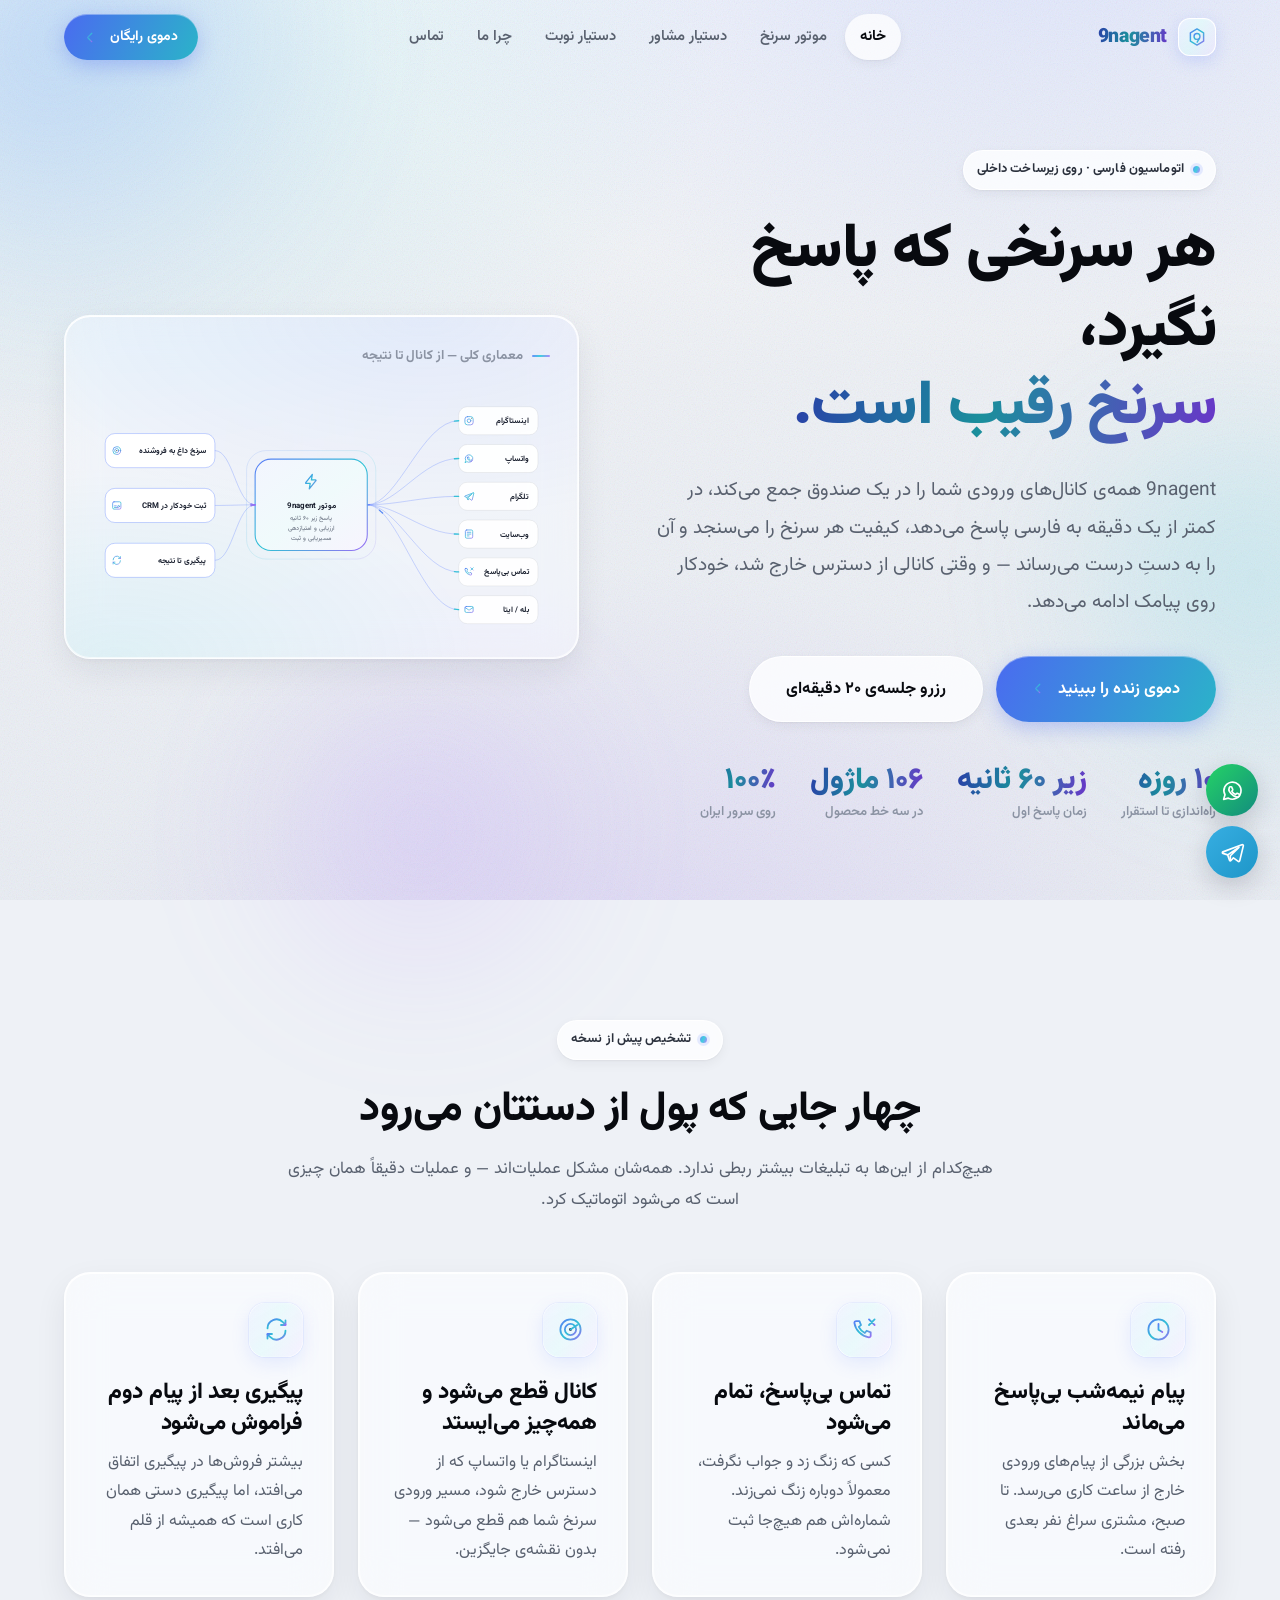
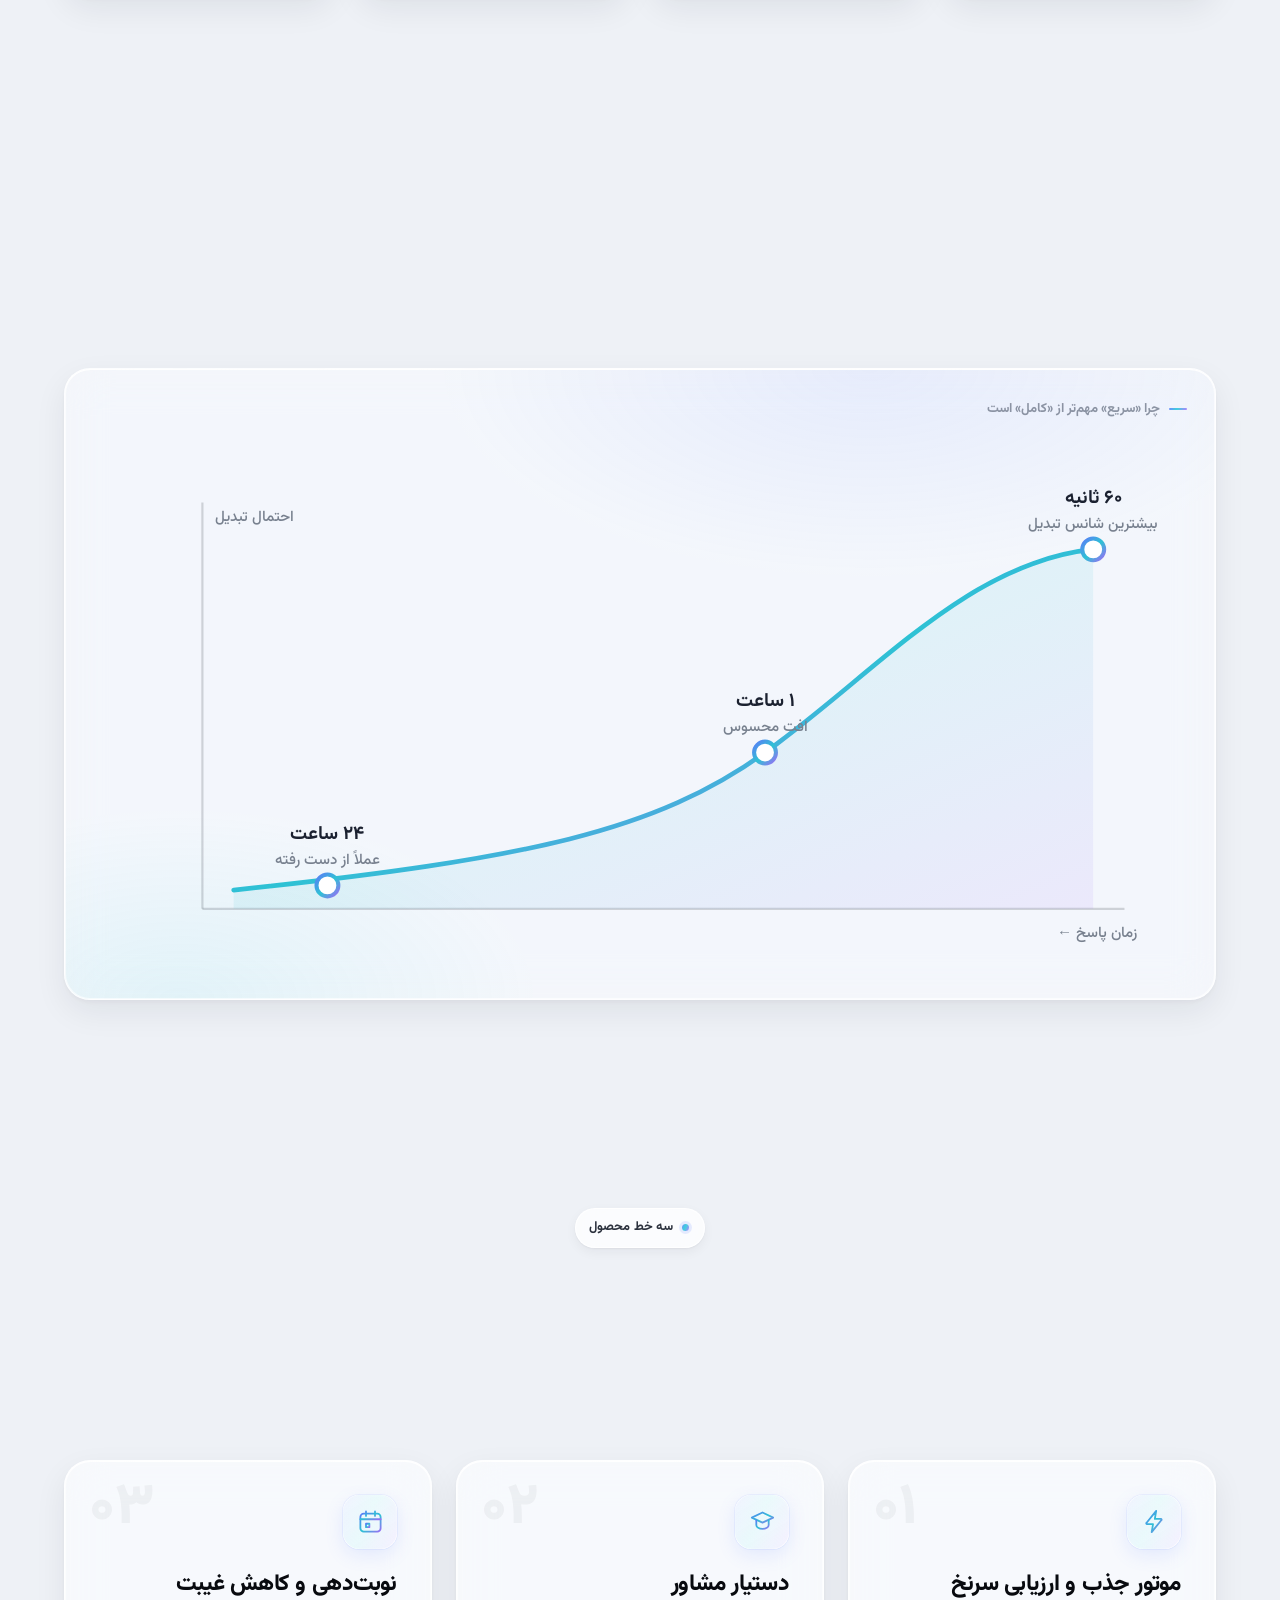
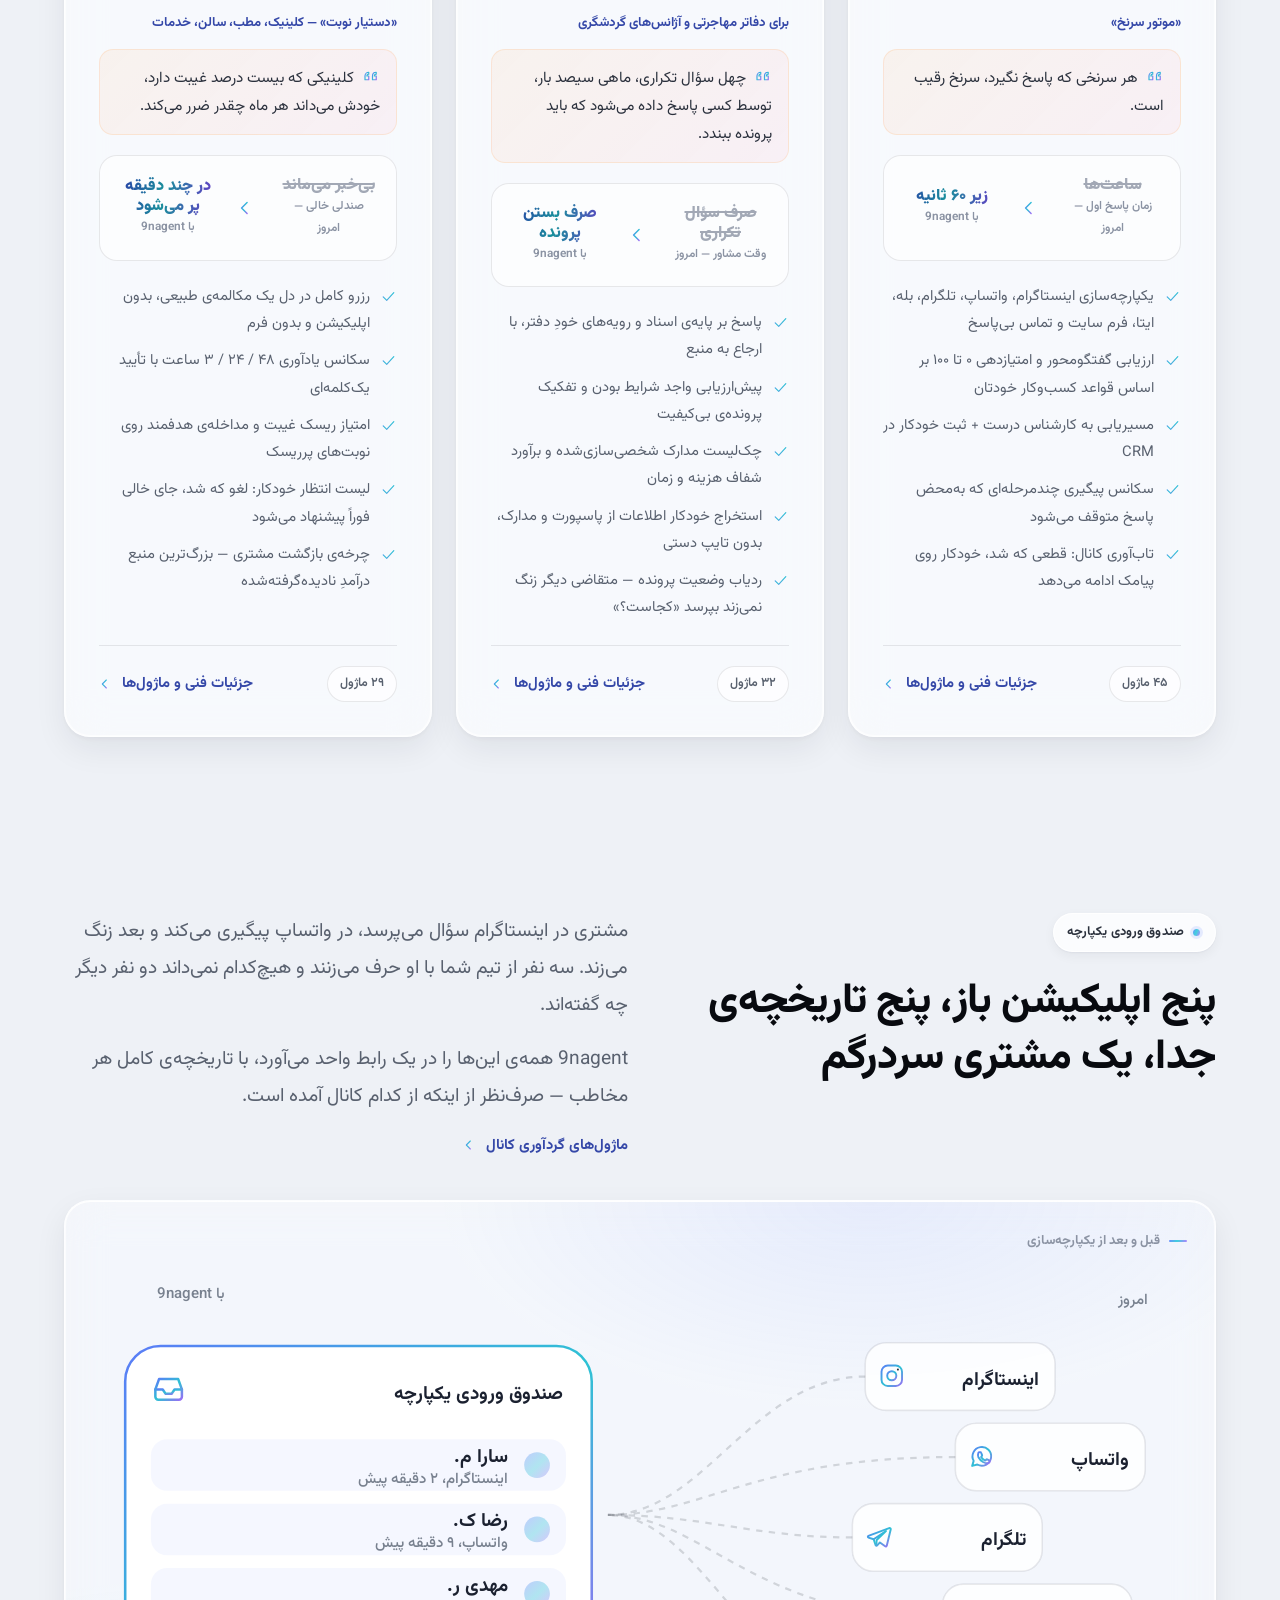
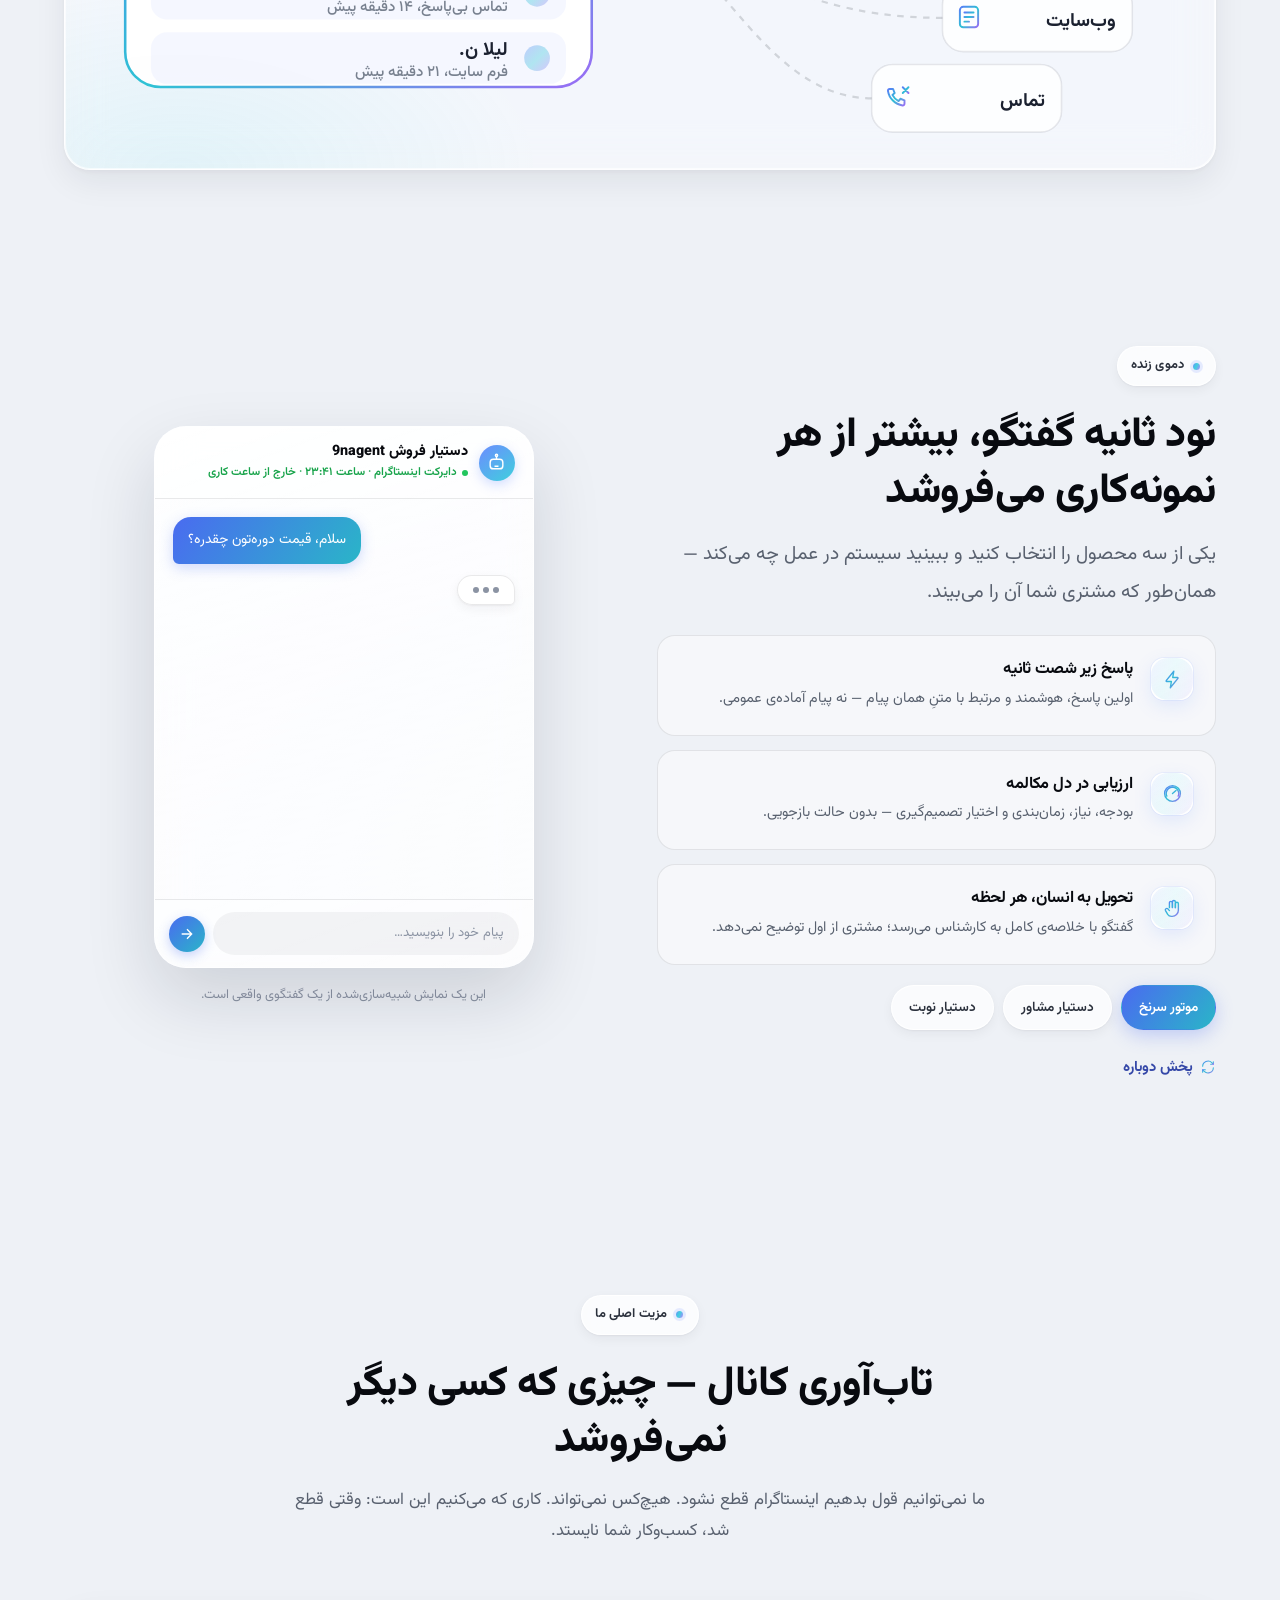
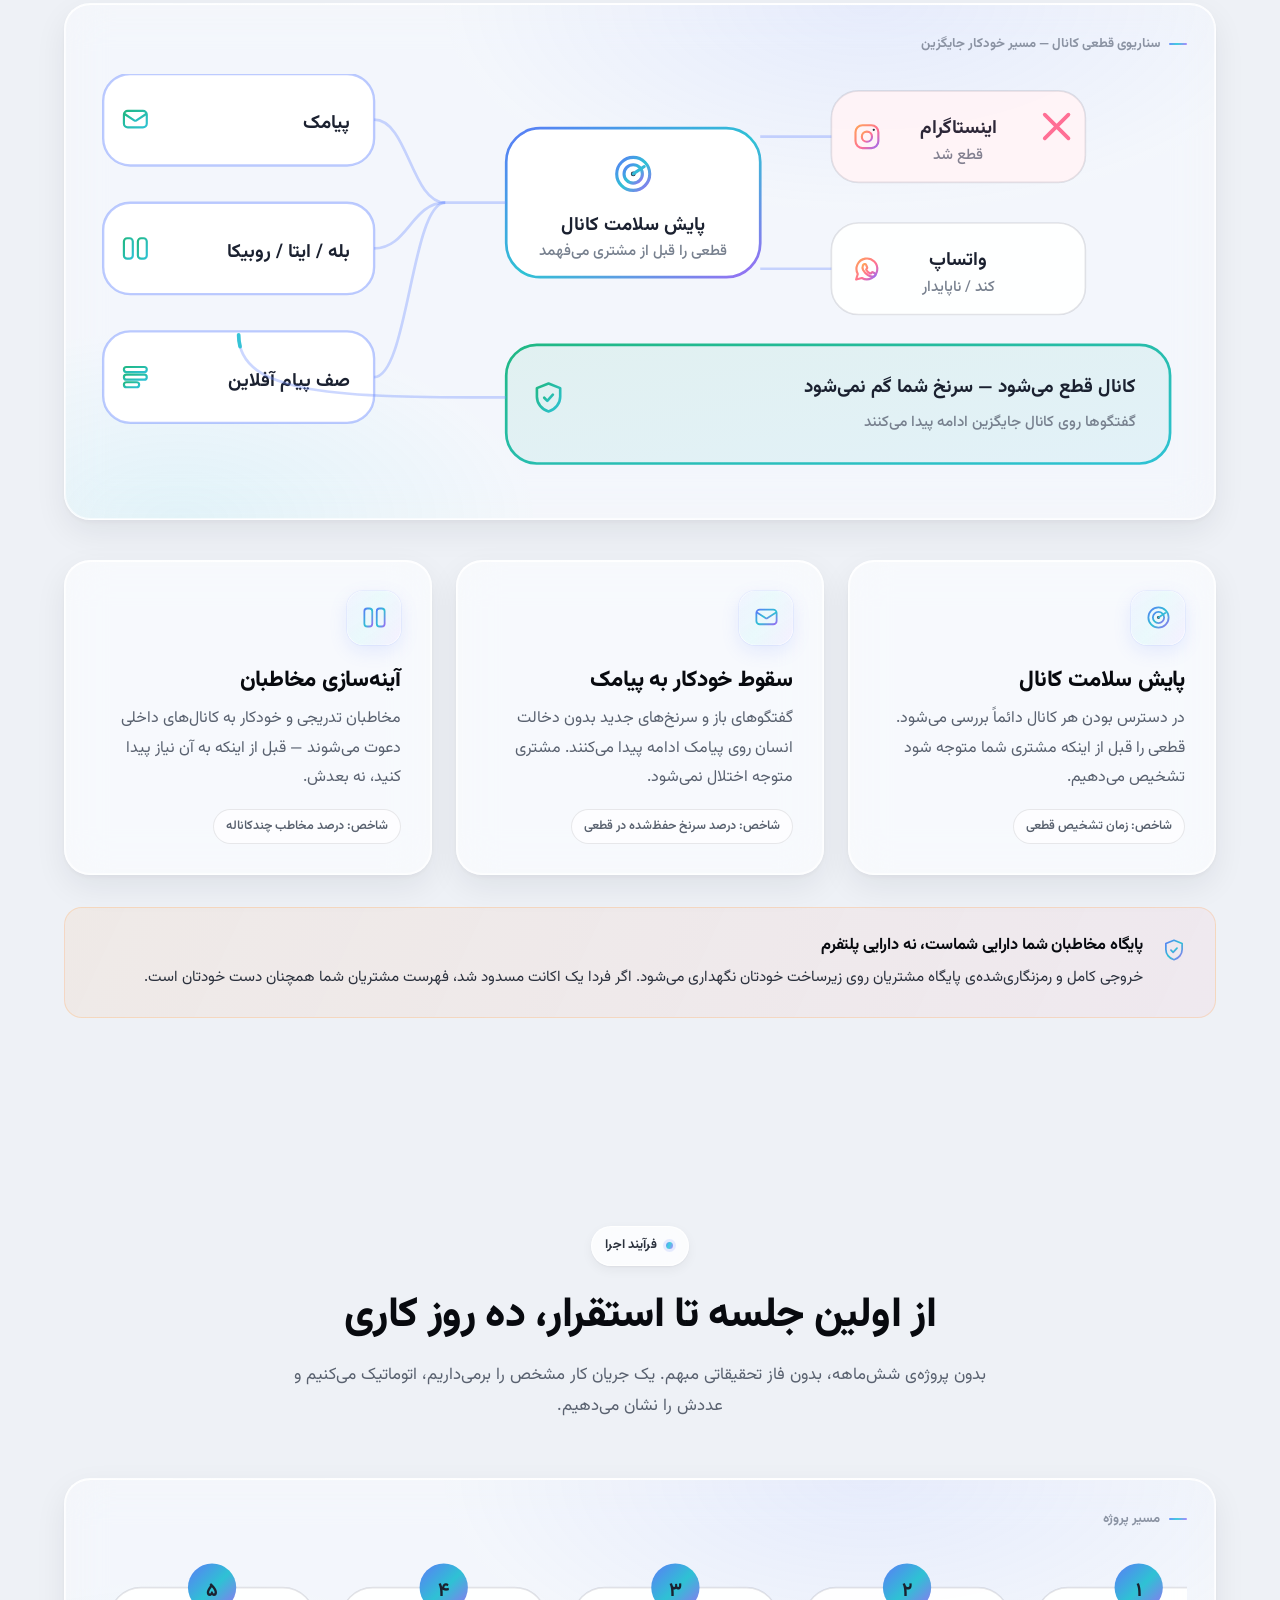
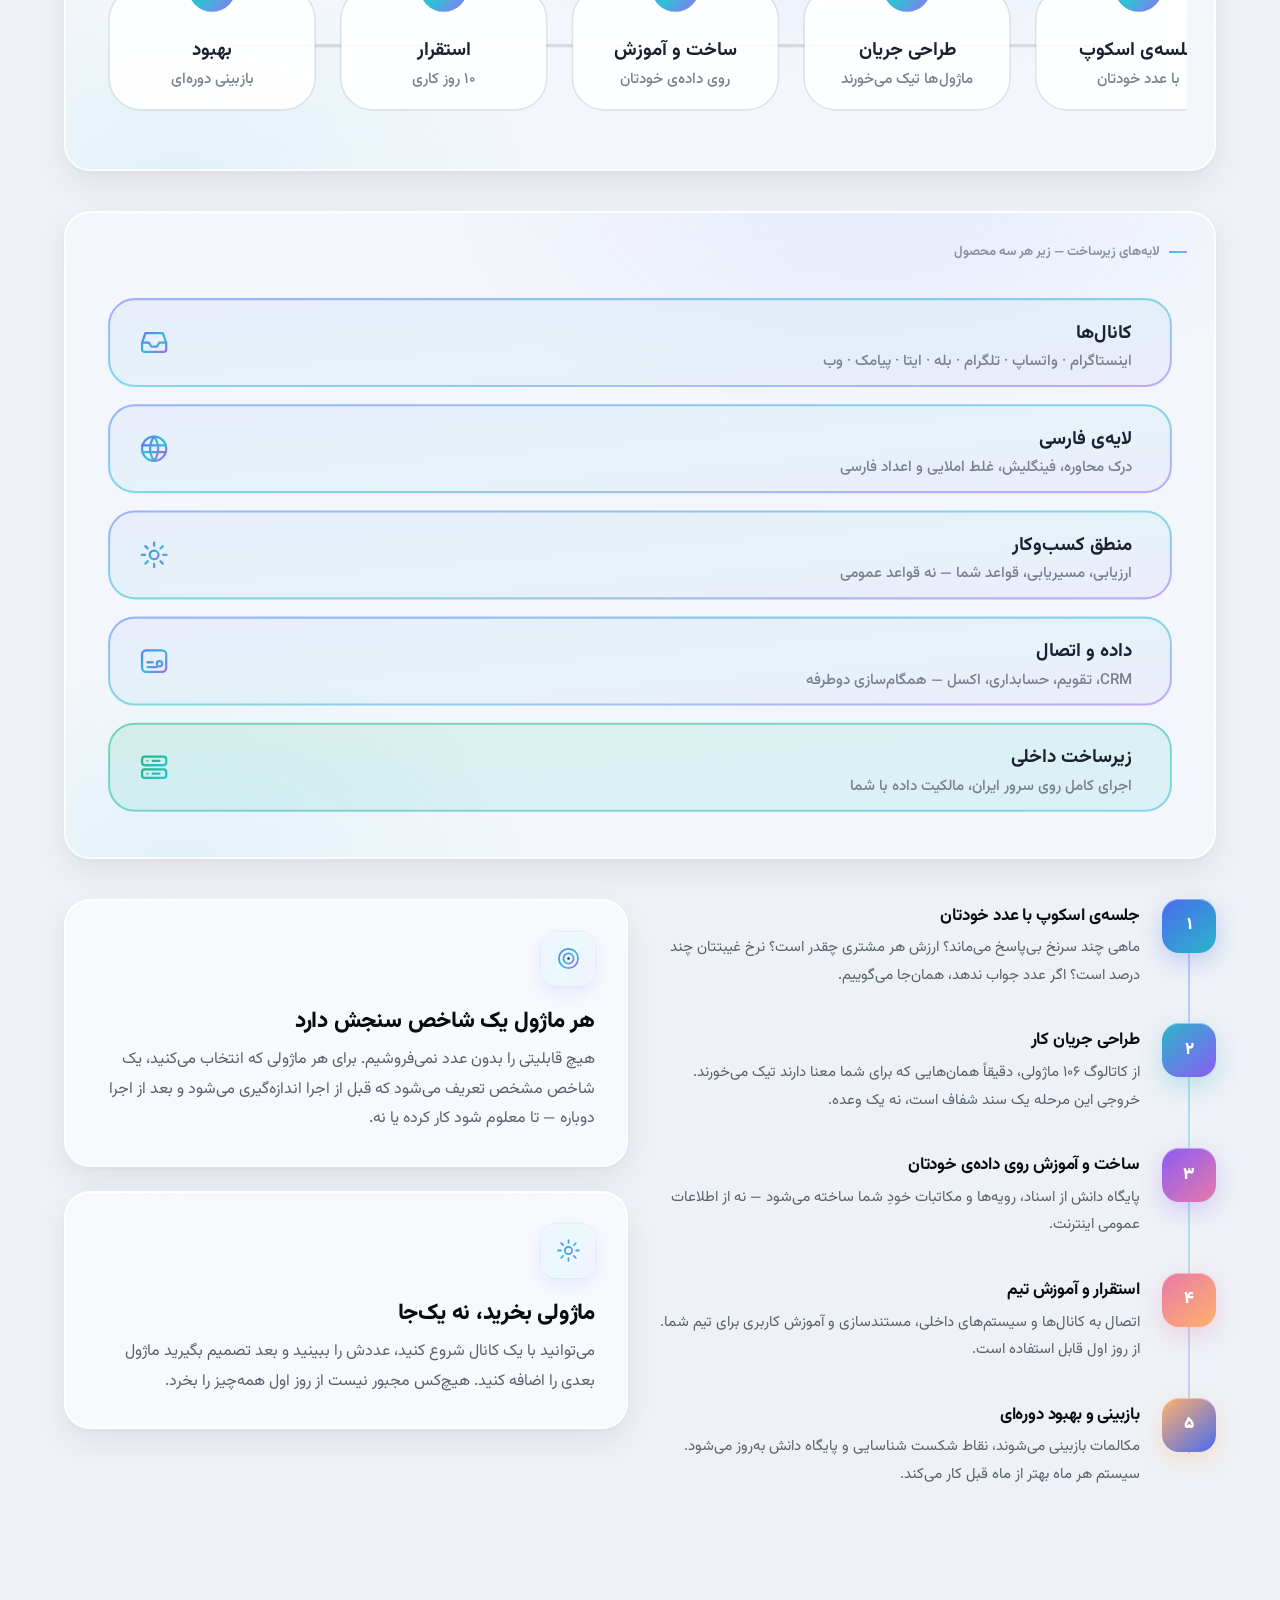
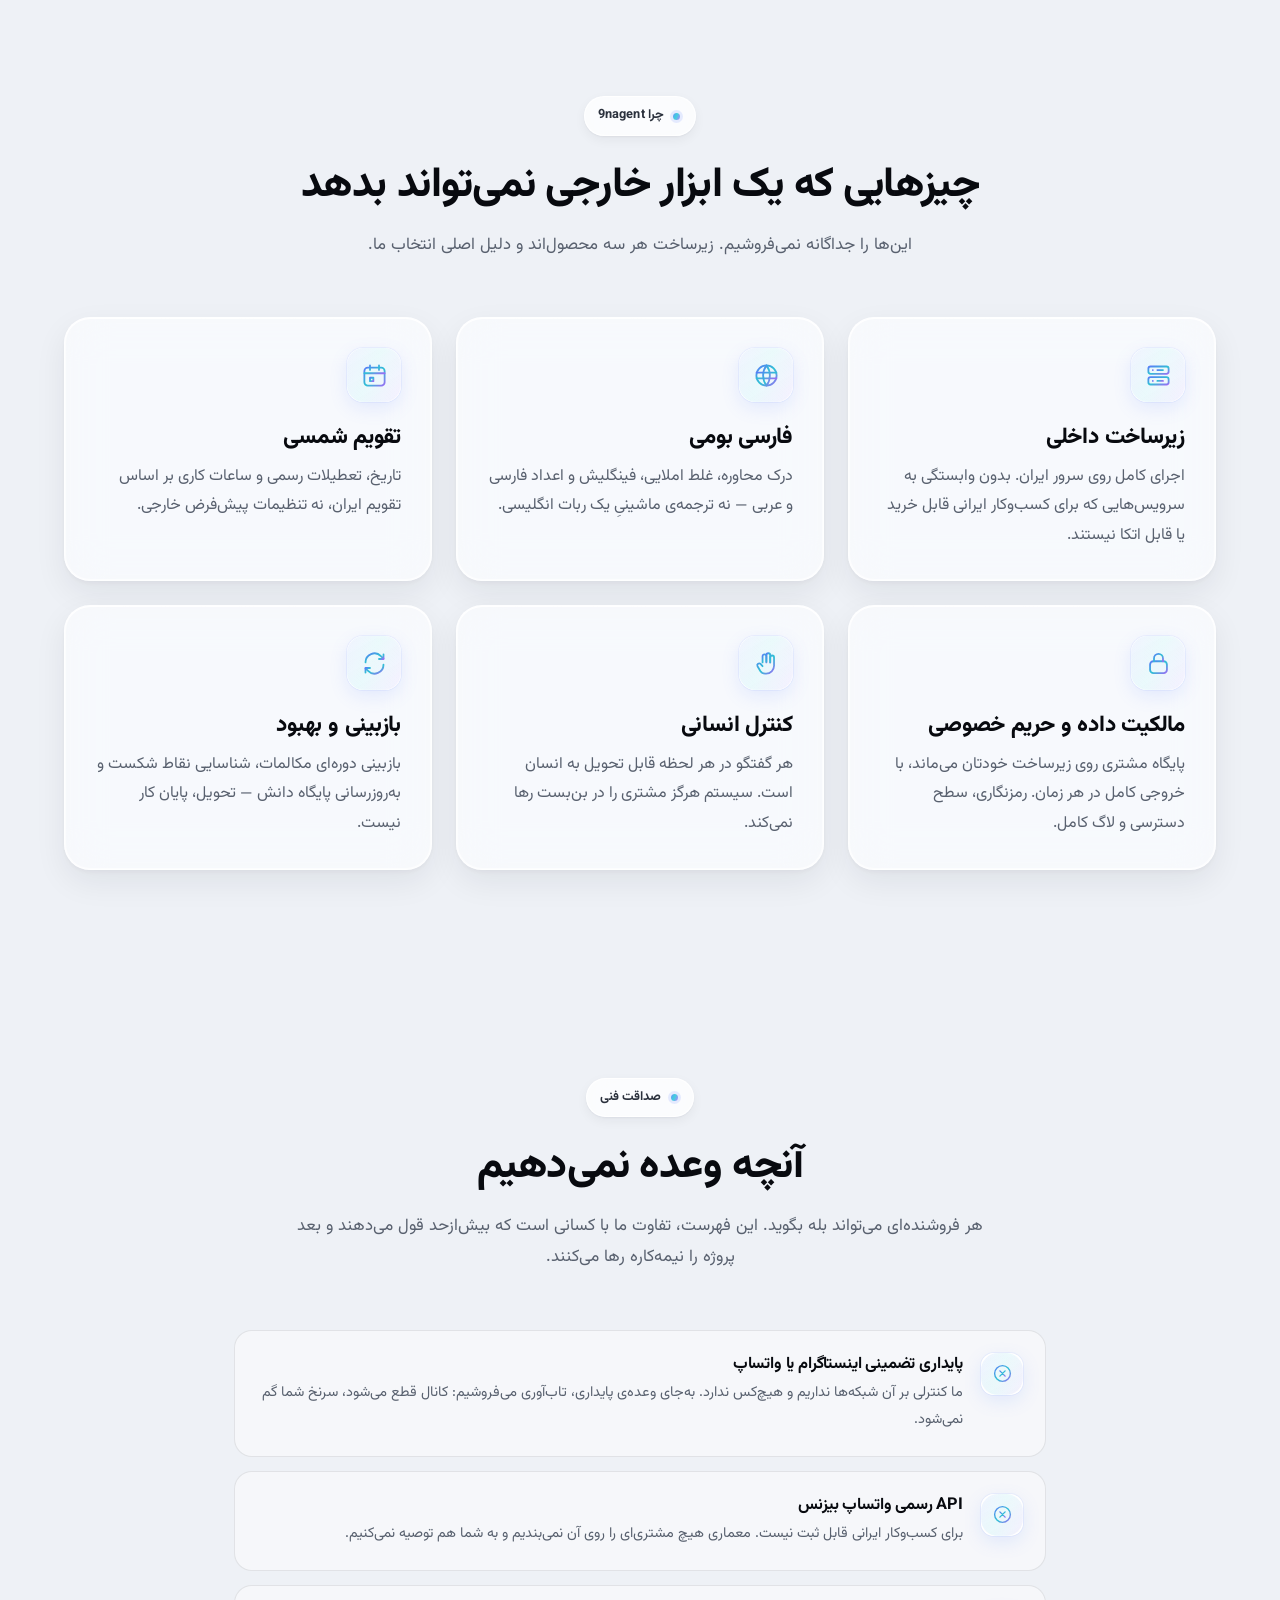
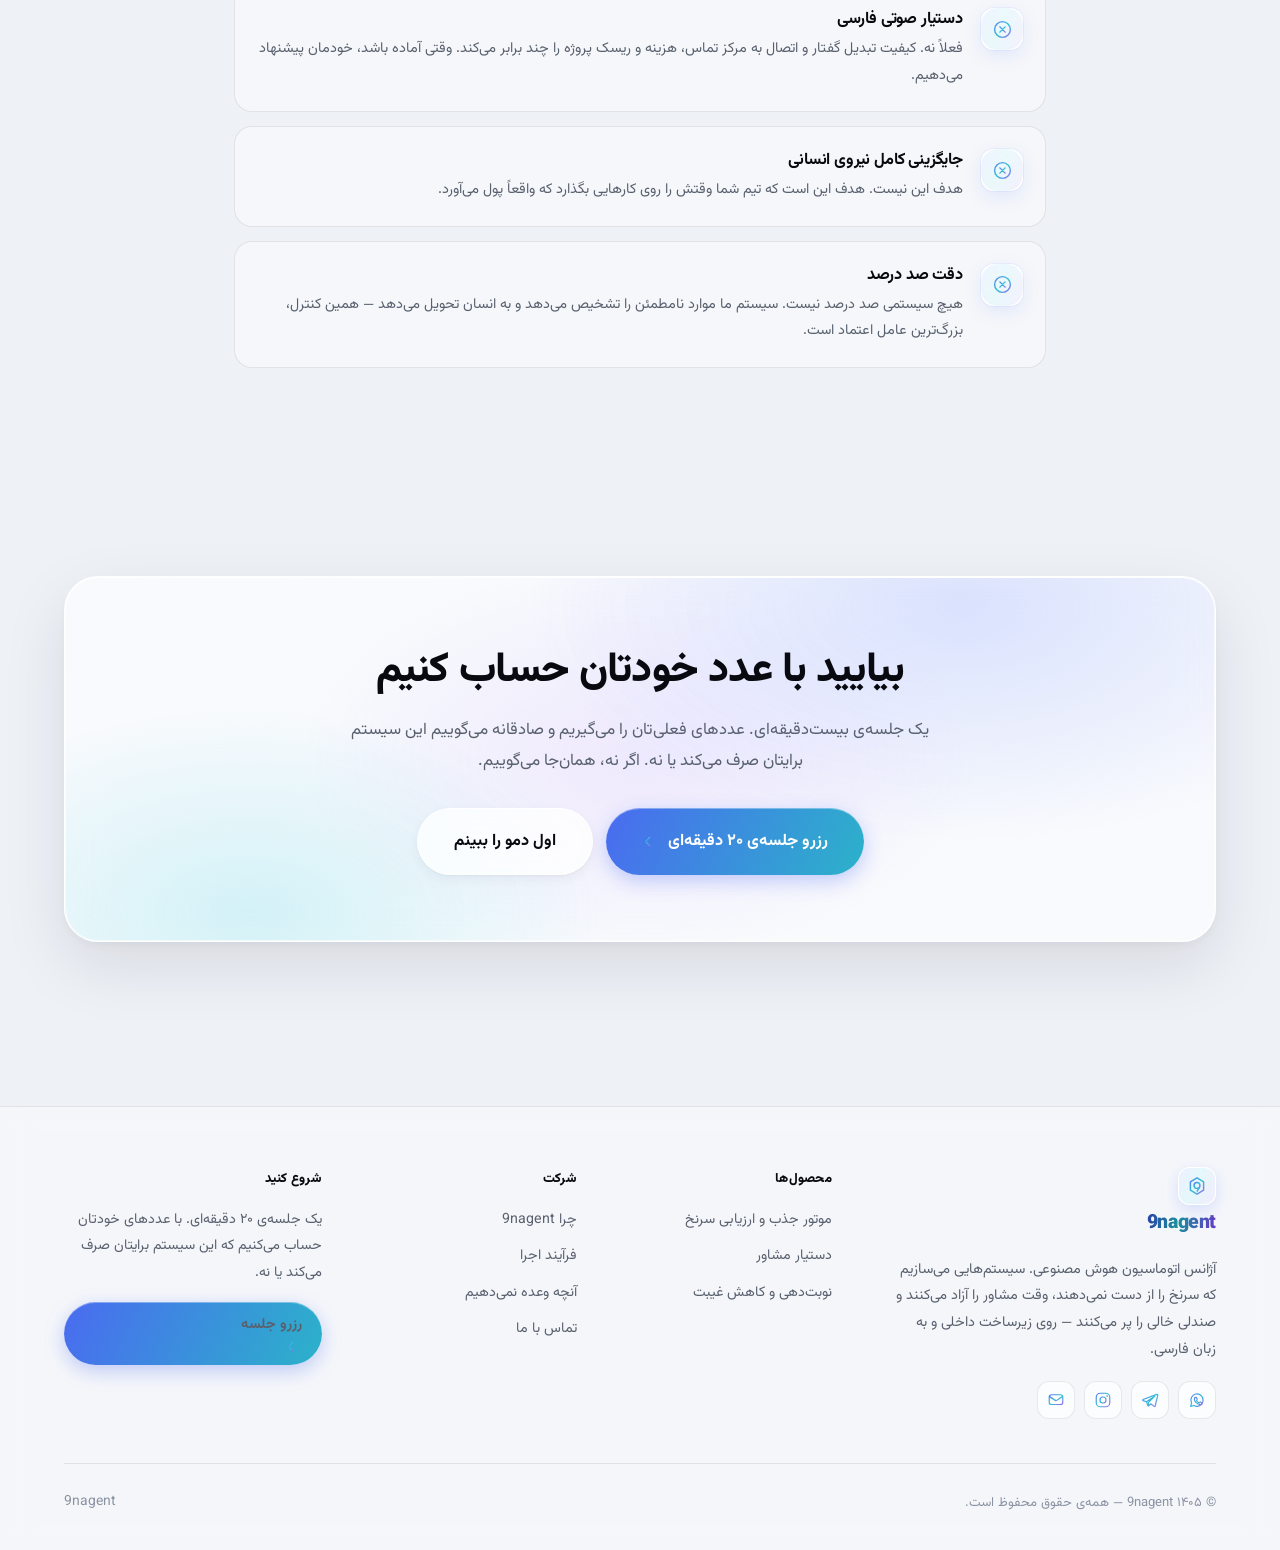
==== index.html @ 9022225d "Initial commit" ====
<!DOCTYPE html>
<html lang="fa" dir="rtl">
<head>
<meta charset="utf-8">
<meta name="viewport" content="width=device-width, initial-scale=1">
<title>9nagent | اتوماسیون فروش، مشاوره و نوبت‌دهی با هوش مصنوعی فارسی</title>
<meta name="description" content="9nagent سیستم‌های اتوماسیون فارسی می‌سازد: پاسخ زیر ۶۰ ثانیه به همه‌ی کانال‌ها، ارزیابی و امتیازدهی سرنخ، دستیار مشاور مهاجرتی و گردشگری، و نوبت‌دهی با کاهش غیبت — روی زیرساخت داخلی.">
<meta name="theme-color" content="#eef1f6">
<meta property="og:title" content="9nagent | اتوماسیون فروش، مشاوره و نوبت‌دهی با هوش مصنوعی فارسی">
<meta property="og:description" content="9nagent سیستم‌های اتوماسیون فارسی می‌سازد: پاسخ زیر ۶۰ ثانیه به همه‌ی کانال‌ها، ارزیابی و امتیازدهی سرنخ، دستیار مشاور مهاجرتی و گردشگری، و نوبت‌دهی با کاهش غیبت — روی زیرساخت داخلی.">
<meta property="og:type" content="website">
<meta property="og:locale" content="fa_IR">
<link rel="preload" href="assets/fonts/Vazirmatn-var.woff2" as="font" type="font/woff2" crossorigin>
<link rel="stylesheet" href="assets/css/style.css">
<link rel="icon" href="data:image/svg+xml,%3Csvg xmlns='http://www.w3.org/2000/svg' viewBox='0 0 24 24'%3E%3Cdefs%3E%3ClinearGradient id='g' x1='0' y1='0' x2='1' y2='1'%3E%3Cstop offset='0%25' stop-color='%235b7cf7'/%3E%3Cstop offset='100%25' stop-color='%239a6cf5'/%3E%3C/linearGradient%3E%3C/defs%3E%3Cpath d='M12 3.2l7.2 4.2v9.2L12 20.8 4.8 16.6V7.4z' fill='none' stroke='url(%23g)' stroke-width='1.6'/%3E%3Ccircle cx='12' cy='11.4' r='3.2' fill='none' stroke='url(%23g)' stroke-width='1.6'/%3E%3C/svg%3E">

</head>
<body>
<div class="bg-field"></div>
<div class="orb orb-1"></div><div class="orb orb-2"></div><div class="orb orb-3"></div>

<svg width="0" height="0" style="position:absolute" aria-hidden="true">
  <defs>
    <linearGradient id="pg" x1="0" y1="0" x2="1" y2="1">
      <stop offset="0%" stop-color="#5b7cf7"/>
      <stop offset="52%" stop-color="#2ec2d4"/>
      <stop offset="100%" stop-color="#9a6cf5"/>
    </linearGradient>
    <linearGradient id="pgw" x1="0" y1="0" x2="1" y2="1">
      <stop offset="0%" stop-color="#ffa458"/>
      <stop offset="60%" stop-color="#ff6f95"/>
      <stop offset="100%" stop-color="#9a6cf5"/>
    </linearGradient>
    <linearGradient id="pgg" x1="0" y1="0" x2="1" y2="1">
      <stop offset="0%" stop-color="#20b884"/>
      <stop offset="100%" stop-color="#2ec2d4"/>
    </linearGradient>
    <linearGradient id="flow1" x1="0" y1="0" x2="1" y2="0">
      <stop offset="0%" stop-color="#5b7cf7"/><stop offset="100%" stop-color="#2ec2d4"/>
    </linearGradient>
    <linearGradient id="flow2" x1="0" y1="0" x2="1" y2="0">
      <stop offset="0%" stop-color="#2ec2d4"/><stop offset="100%" stop-color="#9a6cf5"/>
    </linearGradient>
    <linearGradient id="flow3" x1="0" y1="0" x2="1" y2="0">
      <stop offset="0%" stop-color="#9a6cf5"/><stop offset="100%" stop-color="#ff6f95"/>
    </linearGradient>
  </defs>
</svg>


<header class="nav">
  <div class="nav-inner">
    <a href="index.html" class="logo" aria-label="9nagent">
      <span class="logo-mark"><svg class="ico" viewBox="0 0 24 24" stroke="url(#pg)" aria-hidden="true"><path d="M12 3.2l7.2 4.2v9.2L12 20.8 4.8 16.6V7.4z"/><path d="M12 8.2a3.2 3.2 0 1 0 0 6.4 3.2 3.2 0 0 0 3.2-3.2c0-2.6-1.6-3.2-3.2-3.2z"/><path d="M14.6 13.4l-2.4 4.2"/></svg></span>
      <span class="logo-word">9nagent</span>
    </a>
    <nav class="nav-links"><a href="index.html" class="active">خانه</a><a href="lead-engine.html">موتور سرنخ</a><a href="advisor-assistant.html">دستیار مشاور</a><a href="booking-assistant.html">دستیار نوبت</a><a href="about.html">چرا ما</a><a href="contact.html">تماس</a></nav>
    <div class="nav-cta">
      <a href="contact.html" class="btn btn-primary btn-sm">دموی رایگان <svg class="ico arrow-r" viewBox="0 0 24 24" stroke="url(#pg)" aria-hidden="true"><path d="M19 12H5"/><path d="M11 6l-6 6 6 6"/></svg></a>
      <button class="nav-toggle" aria-label="منو"><svg class="ico" viewBox="0 0 24 24" stroke="url(#pg)" aria-hidden="true"><path d="M4 7h16M4 12h16M4 17h16"/></svg></button>
    </div>
  </div>
</header>
<div class="nav-mobile">
  <a href="index.html" class="active">خانه</a><a href="lead-engine.html">موتور سرنخ</a><a href="advisor-assistant.html">دستیار مشاور</a><a href="booking-assistant.html">دستیار نوبت</a><a href="about.html">چرا ما</a><a href="contact.html">تماس</a>
  <a href="contact.html" class="btn btn-primary btn-block">درخواست دموی رایگان</a>
</div>


<!-- ══════════════ HERO ══════════════ -->
<section class="hero">
  <div class="wrap">
    <div class="hero-grid">
      <div>
        <div class="eyebrow rv"><span class="dot"></span>اتوماسیون فارسی · روی زیرساخت داخلی</div>
        <h1 class="rv rv-d1">هر سرنخی که پاسخ نگیرد،<br><span class="gtext">سرنخ رقیب است.</span></h1>
        <p class="lead rv rv-d2">9nagent همه‌ی کانال‌های ورودی شما را در یک صندوق جمع می‌کند، در کمتر از یک دقیقه به فارسی پاسخ می‌دهد، کیفیت هر سرنخ را می‌سنجد و آن را به دستِ درست می‌رساند — و وقتی کانالی از دسترس خارج شد، خودکار روی پیامک ادامه می‌دهد.</p>
        <div class="hero-actions rv rv-d3">
          <a href="#demo" class="btn btn-primary btn-lg">دموی زنده را ببینید <svg class="ico arrow-r" viewBox="0 0 24 24" stroke="url(#pg)" aria-hidden="true"><path d="M19 12H5"/><path d="M11 6l-6 6 6 6"/></svg></a>
          <a href="contact.html" class="btn btn-glass btn-lg">رزرو جلسه‌ی ۲۰ دقیقه‌ای</a>
        </div>
        <div class="hero-stats rv rv-d4">
          <div class="hstat"><div class="n"><span data-count="10">۱۰</span> روزه</div><div class="l">راه‌اندازی تا استقرار</div></div>
          <div class="hstat"><div class="n">زیر <span data-count="60">۶۰</span> ثانیه</div><div class="l">زمان پاسخ اول</div></div>
          <div class="hstat"><div class="n"><span data-count="106">۱۰۶</span> ماژول</div><div class="l">در سه خط محصول</div></div>
          <div class="hstat"><div class="n">۱۰۰٪</div><div class="l">روی سرور ایران</div></div>
        </div>
      </div>
      <div class="rv rv-d2">
        <div class="fig">
          <div class="fig-cap">معماری کلی — از کانال تا نتیجه</div>
          <svg viewBox="0 0 750 400" xmlns="http://www.w3.org/2000/svg" role="img" preserveAspectRatio="xMidYMid meet" style="font-size:12.93px"><rect x="600" y="34" width="130" height="46" rx="14" class="d-node"/><g transform="translate(608,48) scale(0.75)" stroke="url(#pg)" fill="none" stroke-width="1.7" stroke-linecap="round" stroke-linejoin="round"><rect x="3" y="3" width="18" height="18" rx="5.5"/><circle cx="12" cy="12" r="4"/><circle cx="17.4" cy="6.6" r=".9" fill="currentColor" stroke="none"/></g><text x="716" y="61" class="d-label" text-anchor="start" direction="rtl">اینستاگرام</text><path d="M600 57 C 540 57, 500 195, 450 195" class="d-link"/><path d="M600 57 C 540 57, 500 195, 450 195" class="d-flow d-pulse" stroke="url(#flow1)" stroke-width="2.4" style="animation-delay:0.7555555555555555s;animation-duration:3.4s"/><rect x="600" y="96" width="130" height="46" rx="14" class="d-node"/><g transform="translate(608,110) scale(0.75)" stroke="url(#pg)" fill="none" stroke-width="1.7" stroke-linecap="round" stroke-linejoin="round"><path d="M3.5 20.5l1.3-4.4A8.2 8.2 0 1 1 8 19.3z"/><path d="M8.9 9.2c.4-.9.8-.8 1.2-.8h.6c.2 0 .5 0 .7.6l.8 2c.1.3 0 .5-.1.7l-.5.6c-.2.2-.3.4-.1.7a7 7 0 0 0 3.1 2.7c.3.1.5.1.7-.1l.7-.8c.2-.2.4-.2.6-.1l1.9 1c.3.1.4.3.4.5 0 .8-.6 1.7-1.4 1.9-1 .3-2.3.2-4.5-1a11 11 0 0 1-4-4.2c-.5-1-.7-2.3-.1-3.7z"/></g><text x="716" y="123" class="d-label" text-anchor="start" direction="rtl">واتساپ</text><path d="M600 119 C 540 119, 500 195, 450 195" class="d-link"/><path d="M600 119 C 540 119, 500 195, 450 195" class="d-flow d-pulse" stroke="url(#flow1)" stroke-width="2.4" style="animation-delay:2.1333333333333333s;animation-duration:3.4s"/><rect x="600" y="158" width="130" height="46" rx="14" class="d-node"/><g transform="translate(608,172) scale(0.75)" stroke="url(#pg)" fill="none" stroke-width="1.7" stroke-linecap="round" stroke-linejoin="round"><path d="M21 4.5L2.8 11.4c-.7.3-.7 1.2 0 1.4l4.6 1.5 1.7 5.2c.2.6 1 .7 1.4.2l2.4-2.6 4.6 3.4c.5.4 1.2.1 1.4-.5L22.4 5.6c.2-.8-.6-1.4-1.4-1.1z"/><path d="M7.4 14.3L18.2 7 10 15.1l-.2 3.6"/></g><text x="716" y="185" class="d-label" text-anchor="start" direction="rtl">تلگرام</text><path d="M600 181 C 540 181, 500 195, 450 195" class="d-link"/><path d="M600 181 C 540 181, 500 195, 450 195" class="d-flow d-pulse" stroke="url(#flow1)" stroke-width="2.4" style="animation-delay:1.288888888888889s;animation-duration:3.4s"/><rect x="600" y="220" width="130" height="46" rx="14" class="d-node"/><g transform="translate(608,234) scale(0.75)" stroke="url(#pg)" fill="none" stroke-width="1.7" stroke-linecap="round" stroke-linejoin="round"><rect x="4" y="3" width="16" height="18" rx="3"/><path d="M8 8h8M8 12h8M8 16h4"/></g><text x="716" y="247" class="d-label" text-anchor="start" direction="rtl">وب‌سایت</text><path d="M600 243 C 540 243, 500 195, 450 195" class="d-link"/><path d="M600 243 C 540 243, 500 195, 450 195" class="d-flow d-pulse" stroke="url(#flow1)" stroke-width="2.4" style="animation-delay:0.4444444444444444s;animation-duration:3.4s"/><rect x="600" y="282" width="130" height="46" rx="14" class="d-node"/><g transform="translate(608,296) scale(0.75)" stroke="url(#pg)" fill="none" stroke-width="1.7" stroke-linecap="round" stroke-linejoin="round"><path d="M4.5 4.5h3l1.4 3.6-2 1.6a12 12 0 0 0 5.4 5.4l1.6-2 3.6 1.4v3a1.5 1.5 0 0 1-1.6 1.5A15.5 15.5 0 0 1 3 6.1 1.5 1.5 0 0 1 4.5 4.5z"/><path d="M16 3l5 5M21 3l-5 5"/></g><text x="716" y="309" class="d-label" text-anchor="start" direction="rtl">تماس بی‌پاسخ</text><path d="M600 305 C 540 305, 500 195, 450 195" class="d-link"/><path d="M600 305 C 540 305, 500 195, 450 195" class="d-flow d-pulse" stroke="url(#flow1)" stroke-width="2.4" style="animation-delay:1.8222222222222222s;animation-duration:3.4s"/><rect x="600" y="344" width="130" height="46" rx="14" class="d-node"/><g transform="translate(608,358) scale(0.75)" stroke="url(#pg)" fill="none" stroke-width="1.7" stroke-linecap="round" stroke-linejoin="round"><rect x="3" y="5" width="18" height="13" rx="3"/><path d="M3.5 7.5l7.6 5a1.6 1.6 0 0 0 1.8 0l7.6-5"/></g><text x="716" y="371" class="d-label" text-anchor="start" direction="rtl">بله / ایتا</text><path d="M600 367 C 540 367, 500 195, 450 195" class="d-link"/><path d="M600 367 C 540 367, 500 195, 450 195" class="d-flow d-pulse" stroke="url(#flow1)" stroke-width="2.4" style="animation-delay:0.9777777777777777s;animation-duration:3.4s"/><rect x="266" y="120" width="184" height="150" rx="26" fill="rgba(255,255,255,.95)" stroke="url(#pg)" stroke-width="1.8"/><rect x="266" y="120" width="184" height="150" rx="26" fill="url(#pg)" opacity=".07"/><g transform="translate(343,142) scale(1.25)" stroke="url(#pg)" fill="none" stroke-width="1.7" stroke-linecap="round" stroke-linejoin="round"><path d="M13.5 2.5L4.8 13.3a.6.6 0 0 0 .5 1h5.4l-1.2 7.2 8.7-10.8a.6.6 0 0 0-.5-1h-5.4z"/></g><text x="358" y="200" class="d-label" text-anchor="middle" direction="rtl" style="font-size:13px">موتور 9nagent</text><text x="358" y="220" class="d-sub" text-anchor="middle" direction="rtl">پاسخ زیر ۶۰ ثانیه</text><text x="358" y="236" class="d-sub" text-anchor="middle" direction="rtl">ارزیابی و امتیازدهی</text><text x="358" y="252" class="d-sub" text-anchor="middle" direction="rtl">مسیریابی و ثبت</text><rect x="252" y="106" width="212" height="178" rx="32" fill="none" stroke="url(#pg)" stroke-width="1" opacity=".25" class="d-blip"/><rect x="20" y="78" width="180" height="56" rx="16" class="d-node-a"/><g transform="translate(30,97) scale(0.75)" stroke="url(#pg)" fill="none" stroke-width="1.7" stroke-linecap="round" stroke-linejoin="round"><circle cx="12" cy="12" r="8.5"/><circle cx="12" cy="12" r="4.5"/><circle cx="12" cy="12" r="1.2" fill="currentColor" stroke="none"/></g><text x="186" y="110" class="d-label" text-anchor="start" direction="rtl">سرنخ داغ به فروشنده</text><path d="M266 195 C 235 195, 230 106, 200 106" class="d-link"/><path d="M266 195 C 235 195, 230 106, 200 106" class="d-flow d-pulse" stroke="url(#flow2)" stroke-width="2.4" style="animation-delay:1.5s;animation-duration:3.4s"/><rect x="20" y="168" width="180" height="56" rx="16" class="d-node-a"/><g transform="translate(30,187) scale(0.75)" stroke="url(#pg)" fill="none" stroke-width="1.7" stroke-linecap="round" stroke-linejoin="round"><rect x="3" y="4" width="18" height="16" rx="3"/><path d="M3 9h18"/><path d="M7 13h4M7 16.5h7"/><circle cx="16" cy="14" r="2"/></g><text x="186" y="200" class="d-label" text-anchor="start" direction="rtl">ثبت خودکار در CRM</text><path d="M266 195 C 235 195, 230 196, 200 196" class="d-link"/><path d="M266 195 C 235 195, 230 196, 200 196" class="d-flow d-pulse" stroke="url(#flow2)" stroke-width="2.4" style="animation-delay:1.8461538461538463s;animation-duration:3.4s"/><rect x="20" y="258" width="180" height="56" rx="16" class="d-node-a"/><g transform="translate(30,277) scale(0.75)" stroke="url(#pg)" fill="none" stroke-width="1.7" stroke-linecap="round" stroke-linejoin="round"><path d="M4 11a8 8 0 0 1 13.7-5.6L20 7.6"/><path d="M20 4v4h-4"/><path d="M20 13a8 8 0 0 1-13.7 5.6L4 16.4"/><path d="M4 20v-4h4"/></g><text x="186" y="290" class="d-label" text-anchor="start" direction="rtl">پیگیری تا نتیجه</text><path d="M266 195 C 235 195, 230 286, 200 286" class="d-link"/><path d="M266 195 C 235 195, 230 286, 200 286" class="d-flow d-pulse" stroke="url(#flow2)" stroke-width="2.4" style="animation-delay:2.1923076923076925s;animation-duration:3.4s"/></svg>
        </div>
      </div>
    </div>
  </div>
</section>

<!-- ══════════════ LEAKS ══════════════ -->
<section class="sec">
  <div class="wrap">
    <div class="sec-head center rv">
      <div class="eyebrow"><span class="dot"></span>تشخیص پیش از نسخه</div>
      <h2>چهار جایی که پول از دستتان می‌رود</h2>
      <p>هیچ‌کدام از این‌ها به تبلیغات بیشتر ربطی ندارد. همه‌شان مشکل عملیات‌اند — و عملیات دقیقاً همان چیزی است که می‌شود اتوماتیک کرد.</p>
    </div>
    <div class="grid g-4 mb-56"><div class="card rv rv-d1"><div class="itile"><svg class="ico" viewBox="0 0 24 24" stroke="url(#pg)" aria-hidden="true"><circle cx="12" cy="12" r="9"/><path d="M12 7v5.2l3.4 2"/></svg></div>
  <h3 class="mb-8">پیام نیمه‌شب بی‌پاسخ می‌ماند</h3><p>بخش بزرگی از پیام‌های ورودی خارج از ساعت کاری می‌رسد. تا صبح، مشتری سراغ نفر بعدی رفته است.</p></div><div class="card rv rv-d2"><div class="itile"><svg class="ico" viewBox="0 0 24 24" stroke="url(#pg)" aria-hidden="true"><path d="M4.5 4.5h3l1.4 3.6-2 1.6a12 12 0 0 0 5.4 5.4l1.6-2 3.6 1.4v3a1.5 1.5 0 0 1-1.6 1.5A15.5 15.5 0 0 1 3 6.1 1.5 1.5 0 0 1 4.5 4.5z"/><path d="M16 3l5 5M21 3l-5 5"/></svg></div>
  <h3 class="mb-8">تماس بی‌پاسخ، تمام می‌شود</h3><p>کسی که زنگ زد و جواب نگرفت، معمولاً دوباره زنگ نمی‌زند. شماره‌اش هم هیچ‌جا ثبت نمی‌شود.</p></div><div class="card rv rv-d3"><div class="itile"><svg class="ico" viewBox="0 0 24 24" stroke="url(#pg)" aria-hidden="true"><circle cx="12" cy="12" r="9"/><circle cx="12" cy="12" r="5"/><circle cx="12" cy="12" r="1.3" fill="currentColor" stroke="none"/><path d="M12 12l6-4"/></svg></div>
  <h3 class="mb-8">کانال قطع می‌شود و همه‌چیز می‌ایستد</h3><p>اینستاگرام یا واتساپ که از دسترس خارج شود، مسیر ورودی سرنخ شما هم قطع می‌شود — بدون نقشه‌ی جایگزین.</p></div><div class="card rv rv-d1"><div class="itile"><svg class="ico" viewBox="0 0 24 24" stroke="url(#pg)" aria-hidden="true"><path d="M4 11a8 8 0 0 1 13.7-5.6L20 7.6"/><path d="M20 4v4h-4"/><path d="M20 13a8 8 0 0 1-13.7 5.6L4 16.4"/><path d="M4 20v-4h4"/></svg></div>
  <h3 class="mb-8">پیگیری بعد از پیام دوم فراموش می‌شود</h3><p>بیشتر فروش‌ها در پیگیری اتفاق می‌افتد، اما پیگیری دستی همان کاری است که همیشه از قلم می‌افتد.</p></div></div>
    <div class="grid g-2 mb-40" style="align-items:start">
      <div class="rv"><h2>مشتری منتظر نمی‌ماند تا شما فردا جواب بدهید</h2></div>
      <div class="rv rv-d1">
        <p class="lead mb-24">در لحظه‌ای که مشتری پیام می‌دهد، هنوز در حال تصمیم‌گیری است. یک ساعت بعد، دیگر با دو رقیب دیگر هم حرف زده. پاسخ سریع صرفاً ادب نیست — تعیین‌کننده‌ی نتیجه است.</p>
        <div class="callout">
          <svg class="ico" viewBox="0 0 24 24" stroke="url(#pg)" aria-hidden="true"><path d="M12 3l1.8 5.2L19 10l-5.2 1.8L12 17l-1.8-5.2L5 10l5.2-1.8z"/><path d="M18.5 15.5l.7 2 2 .7-2 .7-.7 2-.7-2-2-.7 2-.7z"/></svg>
          <div>
            <h4>معیار ما یک عدد است، نه یک احساس</h4>
            <p>زمان پاسخ اول را قبل و بعد از اجرا اندازه می‌گیریم و در گزارش هفتگی به تفکیک کانال، کارشناس و ساعت شبانه‌روز به شما نشان می‌دهیم.</p>
          </div>
        </div>
      </div>
    </div>
    <div class="fig rv rv-d2">
      <div class="fig-cap">چرا «سریع» مهم‌تر از «کامل» است</div>
      <svg viewBox="0 0 700 340" xmlns="http://www.w3.org/2000/svg" role="img" preserveAspectRatio="xMidYMid meet" style="font-size:12.07px"><g><path d="M70 300 H660" stroke="rgba(11,16,30,.16)" stroke-width="1.4"/><path d="M70 40 V300" stroke="rgba(11,16,30,.16)" stroke-width="1.4"/><path d="M640 70 C 560 78, 500 150, 430 200 S 280 268, 90 288 L 90 300 L 640 300 Z" fill="url(#pg)" opacity=".10"/><path d="M640 70 C 560 78, 500 150, 430 200 S 280 268, 90 288" fill="none" stroke="url(#pg)" stroke-width="3" stroke-linecap="round"/><circle cx="640" cy="70" r="7" fill="#fff" stroke="url(#pg)" stroke-width="2.6" class="d-blip"/><text x="640" y="40" class="d-label" text-anchor="middle" direction="rtl">۶۰ ثانیه</text><text x="640" y="56" class="d-sub" text-anchor="middle" direction="rtl">بیشترین شانس تبدیل</text><circle cx="430" cy="200" r="7" fill="#fff" stroke="url(#pg)" stroke-width="2.6" class="d-blip"/><text x="430" y="170" class="d-label" text-anchor="middle" direction="rtl">۱ ساعت</text><text x="430" y="186" class="d-sub" text-anchor="middle" direction="rtl">افت محسوس</text><circle cx="150" cy="285" r="7" fill="#fff" stroke="url(#pg)" stroke-width="2.6" class="d-blip"/><text x="150" y="255" class="d-label" text-anchor="middle" direction="rtl">۲۴ ساعت</text><text x="150" y="271" class="d-sub" text-anchor="middle" direction="rtl">عملاً از دست رفته</text><text x="668" y="318" class="d-sub" text-anchor="start" direction="rtl">زمان پاسخ ←</text><text x="78" y="52" class="d-sub" text-anchor="end" direction="rtl">احتمال تبدیل</text></g></svg>
    </div>
  </div>
</section>

<!-- ══════════════ PRODUCTS ══════════════ -->
<section class="sec" id="products">
  <div class="wrap">
    <div class="sec-head center rv">
      <div class="eyebrow"><span class="dot"></span>سه خط محصول</div>
      <h2>یک سیستم برای هر گلوگاه</h2>
      <p>هر محصول از ماژول‌های مستقل ساخته شده است. لازم نیست همه را بخرید — در جلسه‌ی اسکوپ فقط آن‌هایی را تیک می‌زنیم که برای شما عدد جابه‌جا می‌کنند.</p>
    </div>
    <div class="grid g-3"><div class="card pcard rv rv-d1">
  <div class="pnum">۰۱</div>
  <div class="itile"><svg class="ico" viewBox="0 0 24 24" stroke="url(#pg)" aria-hidden="true"><path d="M13.5 2.5L4.8 13.3a.6.6 0 0 0 .5 1h5.4l-1.2 7.2 8.7-10.8a.6.6 0 0 0-.5-1h-5.4z"/></svg></div>
  <h3>موتور جذب و ارزیابی سرنخ</h3>
  <div class="ptag">«موتور سرنخ»</div>
  <div class="pain"><svg class="ico" viewBox="0 0 24 24" stroke="url(#pg)" aria-hidden="true"><path d="M9 7c-2.8 0-5 2.2-5 5v5h5v-5H6.5c0-1.4 1.1-2.5 2.5-2.5z"/><path d="M19 7c-2.8 0-5 2.2-5 5v5h5v-5h-2.5c0-1.4 1.1-2.5 2.5-2.5z"/></svg> هر سرنخی که پاسخ نگیرد، سرنخ رقیب است.</div>
  <div class="ba">
    <div class="ba-cell ba-before"><div class="v" style="font-size:1rem">ساعت‌ها</div><div class="k">زمان پاسخ اول — امروز</div></div>
    <div class="ba-arrow"><svg class="ico" viewBox="0 0 24 24" stroke="url(#pg)" aria-hidden="true"><path d="M19 12H5"/><path d="M11 6l-6 6 6 6"/></svg></div>
    <div class="ba-cell ba-after"><div class="v" style="font-size:1rem">زیر ۶۰ ثانیه</div><div class="k">با 9nagent</div></div>
  </div>
  <ul><li><svg class="ico" viewBox="0 0 24 24" stroke="url(#pg)" aria-hidden="true"><path d="M4.5 12.5l5 5 10-11"/></svg><span>یکپارچه‌سازی اینستاگرام، واتساپ، تلگرام، بله، ایتا، فرم سایت و تماس بی‌پاسخ</span></li><li><svg class="ico" viewBox="0 0 24 24" stroke="url(#pg)" aria-hidden="true"><path d="M4.5 12.5l5 5 10-11"/></svg><span>ارزیابی گفتگومحور و امتیازدهی ۰ تا ۱۰۰ بر اساس قواعد کسب‌وکار خودتان</span></li><li><svg class="ico" viewBox="0 0 24 24" stroke="url(#pg)" aria-hidden="true"><path d="M4.5 12.5l5 5 10-11"/></svg><span>مسیریابی به کارشناس درست + ثبت خودکار در CRM</span></li><li><svg class="ico" viewBox="0 0 24 24" stroke="url(#pg)" aria-hidden="true"><path d="M4.5 12.5l5 5 10-11"/></svg><span>سکانس پیگیری چندمرحله‌ای که به‌محض پاسخ متوقف می‌شود</span></li><li><svg class="ico" viewBox="0 0 24 24" stroke="url(#pg)" aria-hidden="true"><path d="M4.5 12.5l5 5 10-11"/></svg><span>تاب‌آوری کانال: قطعی که شد، خودکار روی پیامک ادامه می‌دهد</span></li></ul>
  <div class="pfoot">
    <span class="chip">۴۵ ماژول</span>
    <a href="lead-engine.html" class="lnk">جزئیات فنی و ماژول‌ها <svg class="ico arrow-r" viewBox="0 0 24 24" stroke="url(#pg)" aria-hidden="true"><path d="M19 12H5"/><path d="M11 6l-6 6 6 6"/></svg></a>
  </div>
</div><div class="card pcard rv rv-d2">
  <div class="pnum">۰۲</div>
  <div class="itile"><svg class="ico" viewBox="0 0 24 24" stroke="url(#pg)" aria-hidden="true"><path d="M12 4l9.5 4.5L12 13 2.5 8.5z"/><path d="M6.5 10.8v4.4c0 1.9 2.5 3.3 5.5 3.3s5.5-1.4 5.5-3.3v-4.4"/><path d="M20.5 9v5"/></svg></div>
  <h3>دستیار مشاور</h3>
  <div class="ptag">برای دفاتر مهاجرتی و آژانس‌های گردشگری</div>
  <div class="pain"><svg class="ico" viewBox="0 0 24 24" stroke="url(#pg)" aria-hidden="true"><path d="M9 7c-2.8 0-5 2.2-5 5v5h5v-5H6.5c0-1.4 1.1-2.5 2.5-2.5z"/><path d="M19 7c-2.8 0-5 2.2-5 5v5h5v-5h-2.5c0-1.4 1.1-2.5 2.5-2.5z"/></svg> چهل سؤال تکراری، ماهی سیصد بار، توسط کسی پاسخ داده می‌شود که باید پرونده ببندد.</div>
  <div class="ba">
    <div class="ba-cell ba-before"><div class="v" style="font-size:1rem">صرف سؤال تکراری</div><div class="k">وقت مشاور — امروز</div></div>
    <div class="ba-arrow"><svg class="ico" viewBox="0 0 24 24" stroke="url(#pg)" aria-hidden="true"><path d="M19 12H5"/><path d="M11 6l-6 6 6 6"/></svg></div>
    <div class="ba-cell ba-after"><div class="v" style="font-size:1rem">صرف بستن پرونده</div><div class="k">با 9nagent</div></div>
  </div>
  <ul><li><svg class="ico" viewBox="0 0 24 24" stroke="url(#pg)" aria-hidden="true"><path d="M4.5 12.5l5 5 10-11"/></svg><span>پاسخ بر پایه‌ی اسناد و رویه‌های خودِ دفتر، با ارجاع به منبع</span></li><li><svg class="ico" viewBox="0 0 24 24" stroke="url(#pg)" aria-hidden="true"><path d="M4.5 12.5l5 5 10-11"/></svg><span>پیش‌ارزیابی واجد شرایط بودن و تفکیک پرونده‌ی بی‌کیفیت</span></li><li><svg class="ico" viewBox="0 0 24 24" stroke="url(#pg)" aria-hidden="true"><path d="M4.5 12.5l5 5 10-11"/></svg><span>چک‌لیست مدارک شخصی‌سازی‌شده و برآورد شفاف هزینه و زمان</span></li><li><svg class="ico" viewBox="0 0 24 24" stroke="url(#pg)" aria-hidden="true"><path d="M4.5 12.5l5 5 10-11"/></svg><span>استخراج خودکار اطلاعات از پاسپورت و مدارک، بدون تایپ دستی</span></li><li><svg class="ico" viewBox="0 0 24 24" stroke="url(#pg)" aria-hidden="true"><path d="M4.5 12.5l5 5 10-11"/></svg><span>ردیاب وضعیت پرونده — متقاضی دیگر زنگ نمی‌زند بپرسد «کجاست؟»</span></li></ul>
  <div class="pfoot">
    <span class="chip">۳۲ ماژول</span>
    <a href="advisor-assistant.html" class="lnk">جزئیات فنی و ماژول‌ها <svg class="ico arrow-r" viewBox="0 0 24 24" stroke="url(#pg)" aria-hidden="true"><path d="M19 12H5"/><path d="M11 6l-6 6 6 6"/></svg></a>
  </div>
</div><div class="card pcard rv rv-d3">
  <div class="pnum">۰۳</div>
  <div class="itile"><svg class="ico" viewBox="0 0 24 24" stroke="url(#pg)" aria-hidden="true"><rect x="3" y="5" width="18" height="16" rx="3"/><path d="M3 10h18M8 3v4M16 3v4"/><path d="M8 14h3v3H8z"/></svg></div>
  <h3>نوبت‌دهی و کاهش غیبت</h3>
  <div class="ptag">«دستیار نوبت» — کلینیک، مطب، سالن، خدمات</div>
  <div class="pain"><svg class="ico" viewBox="0 0 24 24" stroke="url(#pg)" aria-hidden="true"><path d="M9 7c-2.8 0-5 2.2-5 5v5h5v-5H6.5c0-1.4 1.1-2.5 2.5-2.5z"/><path d="M19 7c-2.8 0-5 2.2-5 5v5h5v-5h-2.5c0-1.4 1.1-2.5 2.5-2.5z"/></svg> کلینیکی که بیست درصد غیبت دارد، خودش می‌داند هر ماه چقدر ضرر می‌کند.</div>
  <div class="ba">
    <div class="ba-cell ba-before"><div class="v" style="font-size:1rem">بی‌خبر می‌ماند</div><div class="k">صندلی خالی — امروز</div></div>
    <div class="ba-arrow"><svg class="ico" viewBox="0 0 24 24" stroke="url(#pg)" aria-hidden="true"><path d="M19 12H5"/><path d="M11 6l-6 6 6 6"/></svg></div>
    <div class="ba-cell ba-after"><div class="v" style="font-size:1rem">در چند دقیقه پر می‌شود</div><div class="k">با 9nagent</div></div>
  </div>
  <ul><li><svg class="ico" viewBox="0 0 24 24" stroke="url(#pg)" aria-hidden="true"><path d="M4.5 12.5l5 5 10-11"/></svg><span>رزرو کامل در دل یک مکالمه‌ی طبیعی، بدون اپلیکیشن و بدون فرم</span></li><li><svg class="ico" viewBox="0 0 24 24" stroke="url(#pg)" aria-hidden="true"><path d="M4.5 12.5l5 5 10-11"/></svg><span>سکانس یادآوری ۴۸ / ۲۴ / ۳ ساعت با تأیید یک‌کلمه‌ای</span></li><li><svg class="ico" viewBox="0 0 24 24" stroke="url(#pg)" aria-hidden="true"><path d="M4.5 12.5l5 5 10-11"/></svg><span>امتیاز ریسک غیبت و مداخله‌ی هدفمند روی نوبت‌های پرریسک</span></li><li><svg class="ico" viewBox="0 0 24 24" stroke="url(#pg)" aria-hidden="true"><path d="M4.5 12.5l5 5 10-11"/></svg><span>لیست انتظار خودکار: لغو که شد، جای خالی فوراً پیشنهاد می‌شود</span></li><li><svg class="ico" viewBox="0 0 24 24" stroke="url(#pg)" aria-hidden="true"><path d="M4.5 12.5l5 5 10-11"/></svg><span>چرخه‌ی بازگشت مشتری — بزرگ‌ترین منبع درآمدِ نادیده‌گرفته‌شده</span></li></ul>
  <div class="pfoot">
    <span class="chip">۲۹ ماژول</span>
    <a href="booking-assistant.html" class="lnk">جزئیات فنی و ماژول‌ها <svg class="ico arrow-r" viewBox="0 0 24 24" stroke="url(#pg)" aria-hidden="true"><path d="M19 12H5"/><path d="M11 6l-6 6 6 6"/></svg></a>
  </div>
</div></div>
  </div>
</section>

<!-- ══════════════ INBOX FIGURE ══════════════ -->
<section class="sec-sm">
  <div class="wrap">
    <div class="grid g-2 mb-40" style="align-items:start">
      <div class="rv">
        <div class="eyebrow"><span class="dot"></span>صندوق ورودی یکپارچه</div>
        <h2>پنج اپلیکیشن باز، پنج تاریخچه‌ی جدا، یک مشتری سردرگم</h2>
      </div>
      <div class="rv rv-d1">
        <p class="lead mb-16">مشتری در اینستاگرام سؤال می‌پرسد، در واتساپ پیگیری می‌کند و بعد زنگ می‌زند. سه نفر از تیم شما با او حرف می‌زنند و هیچ‌کدام نمی‌داند دو نفر دیگر چه گفته‌اند.</p>
        <p class="lead">9nagent همه‌ی این‌ها را در یک رابط واحد می‌آورد، با تاریخچه‌ی کامل هر مخاطب — صرف‌نظر از اینکه از کدام کانال آمده است.</p>
        <a href="lead-engine.html" class="lnk mt-16">ماژول‌های گردآوری کانال <svg class="ico arrow-r" viewBox="0 0 24 24" stroke="url(#pg)" aria-hidden="true"><path d="M19 12H5"/><path d="M11 6l-6 6 6 6"/></svg></a>
      </div>
    </div>
    <div class="fig rv rv-d2"><div class="fig-cap">قبل و بعد از یکپارچه‌سازی</div><svg viewBox="20 14 680 292" xmlns="http://www.w3.org/2000/svg" role="img" preserveAspectRatio="xMidYMid meet" style="font-size:11.72px"><text x="676" y="34" class="d-sub" text-anchor="start" direction="rtl">امروز</text><rect x="500" y="58" width="118" height="42" rx="13" class="d-node" opacity=".85"/><g transform="translate(508,70) scale(0.7083333333333334)" stroke="url(#pg)" fill="none" stroke-width="1.7" stroke-linecap="round" stroke-linejoin="round"><rect x="3" y="3" width="18" height="18" rx="5.5"/><circle cx="12" cy="12" r="4"/><circle cx="17.4" cy="6.6" r=".9" fill="currentColor" stroke="none"/></g><text x="608" y="84" class="d-label" text-anchor="start" direction="rtl">اینستاگرام</text><path d="M500 79 C 430 79, 400 165, 340 165" class="d-link-d"/><rect x="556" y="108" width="118" height="42" rx="13" class="d-node" opacity=".85"/><g transform="translate(564,120) scale(0.7083333333333334)" stroke="url(#pg)" fill="none" stroke-width="1.7" stroke-linecap="round" stroke-linejoin="round"><path d="M3.5 20.5l1.3-4.4A8.2 8.2 0 1 1 8 19.3z"/><path d="M8.9 9.2c.4-.9.8-.8 1.2-.8h.6c.2 0 .5 0 .7.6l.8 2c.1.3 0 .5-.1.7l-.5.6c-.2.2-.3.4-.1.7a7 7 0 0 0 3.1 2.7c.3.1.5.1.7-.1l.7-.8c.2-.2.4-.2.6-.1l1.9 1c.3.1.4.3.4.5 0 .8-.6 1.7-1.4 1.9-1 .3-2.3.2-4.5-1a11 11 0 0 1-4-4.2c-.5-1-.7-2.3-.1-3.7z"/></g><text x="664" y="134" class="d-label" text-anchor="start" direction="rtl">واتساپ</text><path d="M556 129 C 430 129, 400 165, 340 165" class="d-link-d"/><rect x="492" y="158" width="118" height="42" rx="13" class="d-node" opacity=".85"/><g transform="translate(500,170) scale(0.7083333333333334)" stroke="url(#pg)" fill="none" stroke-width="1.7" stroke-linecap="round" stroke-linejoin="round"><path d="M21 4.5L2.8 11.4c-.7.3-.7 1.2 0 1.4l4.6 1.5 1.7 5.2c.2.6 1 .7 1.4.2l2.4-2.6 4.6 3.4c.5.4 1.2.1 1.4-.5L22.4 5.6c.2-.8-.6-1.4-1.4-1.1z"/><path d="M7.4 14.3L18.2 7 10 15.1l-.2 3.6"/></g><text x="600" y="184" class="d-label" text-anchor="start" direction="rtl">تلگرام</text><path d="M492 179 C 430 179, 400 165, 340 165" class="d-link-d"/><rect x="548" y="208" width="118" height="42" rx="13" class="d-node" opacity=".85"/><g transform="translate(556,220) scale(0.7083333333333334)" stroke="url(#pg)" fill="none" stroke-width="1.7" stroke-linecap="round" stroke-linejoin="round"><rect x="4" y="3" width="16" height="18" rx="3"/><path d="M8 8h8M8 12h8M8 16h4"/></g><text x="656" y="234" class="d-label" text-anchor="start" direction="rtl">وب‌سایت</text><path d="M548 229 C 430 229, 400 165, 340 165" class="d-link-d"/><rect x="504" y="258" width="118" height="42" rx="13" class="d-node" opacity=".85"/><g transform="translate(512,270) scale(0.7083333333333334)" stroke="url(#pg)" fill="none" stroke-width="1.7" stroke-linecap="round" stroke-linejoin="round"><path d="M4.5 4.5h3l1.4 3.6-2 1.6a12 12 0 0 0 5.4 5.4l1.6-2 3.6 1.4v3a1.5 1.5 0 0 1-1.6 1.5A15.5 15.5 0 0 1 3 6.1 1.5 1.5 0 0 1 4.5 4.5z"/><path d="M16 3l5 5M21 3l-5 5"/></g><text x="612" y="284" class="d-label" text-anchor="start" direction="rtl">تماس</text><path d="M504 279 C 430 279, 400 165, 340 165" class="d-link-d"/><text x="60" y="30" class="d-sub" text-anchor="end" direction="rtl">با 9nagent</text><rect x="40" y="60" width="290" height="212" rx="22" fill="rgba(255,255,255,.95)" stroke="url(#pg)" stroke-width="1.6"/><g transform="translate(56,76) scale(0.9166666666666666)" stroke="url(#pg)" fill="none" stroke-width="1.7" stroke-linecap="round" stroke-linejoin="round"><path d="M3 12h5l2 3h4l2-3h5"/><path d="M5.5 5h13l2.5 7v5a2 2 0 0 1-2 2H5a2 2 0 0 1-2-2v-5z"/></g><text x="312" y="93" class="d-label" text-anchor="start" direction="rtl">صندوق ورودی یکپارچه</text><rect x="56" y="118" width="258" height="32" rx="10" fill="rgba(109,140,255,.07)"/><circle cx="296" cy="134" r="8" fill="url(#pg)" opacity=".35"/><text x="278" y="132" class="d-label" text-anchor="start" direction="rtl">سارا م.</text><text x="278" y="145" class="d-sub" text-anchor="start" direction="rtl">اینستاگرام، ۲ دقیقه پیش</text><rect x="56" y="158" width="258" height="32" rx="10" fill="rgba(109,140,255,.07)"/><circle cx="296" cy="174" r="8" fill="url(#pg)" opacity=".35"/><text x="278" y="172" class="d-label" text-anchor="start" direction="rtl">رضا ک.</text><text x="278" y="185" class="d-sub" text-anchor="start" direction="rtl">واتساپ، ۹ دقیقه پیش</text><rect x="56" y="198" width="258" height="32" rx="10" fill="rgba(109,140,255,.07)"/><circle cx="296" cy="214" r="8" fill="url(#pg)" opacity=".35"/><text x="278" y="212" class="d-label" text-anchor="start" direction="rtl">مهدی ر.</text><text x="278" y="225" class="d-sub" text-anchor="start" direction="rtl">تماس بی‌پاسخ، ۱۴ دقیقه پیش</text><rect x="56" y="238" width="258" height="32" rx="10" fill="rgba(109,140,255,.07)"/><circle cx="296" cy="254" r="8" fill="url(#pg)" opacity=".35"/><text x="278" y="252" class="d-label" text-anchor="start" direction="rtl">لیلا ن.</text><text x="278" y="265" class="d-sub" text-anchor="start" direction="rtl">فرم سایت، ۲۱ دقیقه پیش</text><path d="M480 165 H 335" class="d-flow d-pulse" stroke="url(#flow2)" stroke-width="2.4" style="animation-delay:0.3s;animation-duration:3.4s"/></svg></div>
  </div>
</section>

<!-- ══════════════ DEMO ══════════════ -->
<section class="sec" id="demo">
  <div class="wrap">
    
<div class="demo" data-demo>
  <div class="rv">
    <div class="eyebrow"><span class="dot"></span>دموی زنده</div>
    <h2 class="mb-16">نود ثانیه گفتگو، بیشتر از هر نمونه‌کاری می‌فروشد</h2>
    <p class="lead mb-24">یکی از سه محصول را انتخاب کنید و ببینید سیستم در عمل چه می‌کند — همان‌طور که مشتری شما آن را می‌بیند.</p>
    <div class="grid" style="gap:14px">
      <div class="frow"><div class="itile itile-sm"><svg class="ico" viewBox="0 0 24 24" stroke="url(#pg)" aria-hidden="true"><path d="M13.5 2.5L4.8 13.3a.6.6 0 0 0 .5 1h5.4l-1.2 7.2 8.7-10.8a.6.6 0 0 0-.5-1h-5.4z"/></svg></div>
        <div><h4>پاسخ زیر شصت ثانیه</h4><p>اولین پاسخ، هوشمند و مرتبط با متنِ همان پیام — نه پیام آماده‌ی عمومی.</p></div></div>
      <div class="frow"><div class="itile itile-sm"><svg class="ico" viewBox="0 0 24 24" stroke="url(#pg)" aria-hidden="true"><circle cx="12" cy="12" r="9"/><path d="M12 12l4-3.5"/><path d="M5.5 15A7.5 7.5 0 0 1 12 4.5 7.5 7.5 0 0 1 18.5 15"/></svg></div>
        <div><h4>ارزیابی در دل مکالمه</h4><p>بودجه، نیاز، زمان‌بندی و اختیار تصمیم‌گیری — بدون حالت بازجویی.</p></div></div>
      <div class="frow"><div class="itile itile-sm"><svg class="ico" viewBox="0 0 24 24" stroke="url(#pg)" aria-hidden="true"><path d="M8.5 11V5.5a1.7 1.7 0 0 1 3.4 0V11"/><path d="M11.9 10.5V4.6a1.7 1.7 0 0 1 3.4 0V11"/><path d="M15.3 11V6.6a1.7 1.7 0 0 1 3.4 0V14a7 7 0 0 1-7 7h-1a5 5 0 0 1-4.2-2.3L4 14.4a1.7 1.7 0 0 1 2.7-2l1.8 2"/></svg></div>
        <div><h4>تحویل به انسان، هر لحظه</h4><p>گفتگو با خلاصه‌ی کامل به کارشناس می‌رسد؛ مشتری از اول توضیح نمی‌دهد.</p></div></div>
    </div>
    
      <div class="demo-opts">
        <button class="demo-opt" data-scenario="lead">موتور سرنخ</button>
        <button class="demo-opt" data-scenario="advisor">دستیار مشاور</button>
        <button class="demo-opt" data-scenario="booking">دستیار نوبت</button>
      </div>
    <button class="lnk mt-24" data-replay><svg class="ico" viewBox="0 0 24 24" stroke="url(#pg)" aria-hidden="true"><path d="M4 11a8 8 0 0 1 13.7-5.6L20 7.6"/><path d="M20 4v4h-4"/><path d="M20 13a8 8 0 0 1-13.7 5.6L4 16.4"/><path d="M4 20v-4h4"/></svg> پخش دوباره</button>
  </div>

  <div class="rv rv-d2">
    <div class="phone">
      <div class="phone-top">
        <div class="phone-av" data-icon="bot"></div>
        <div style="flex:1">
          <div class="phone-nm" data-bot-name>دستیار 9nagent</div>
          <div class="phone-st" data-bot-channel>آنلاین</div>
        </div>
      </div>
      <div class="phone-ch" data-chat></div>
      <div class="phone-in">
        <div class="fake">پیام خود را بنویسید…</div>
        <div class="send" data-icon="send"></div>
      </div>
    </div>
    <p class="xsmall muted center mt-16">این یک نمایش شبیه‌سازی‌شده از یک گفتگوی واقعی است.</p>
  </div>
</div>

  </div>
</section>

<!-- ══════════════ RESILIENCE ══════════════ -->
<section class="sec">
  <div class="wrap">
    <div class="sec-head center rv">
      <div class="eyebrow"><span class="dot"></span>مزیت اصلی ما</div>
      <h2>تاب‌آوری کانال — چیزی که کسی دیگر نمی‌فروشد</h2>
      <p>ما نمی‌توانیم قول بدهیم اینستاگرام قطع نشود. هیچ‌کس نمی‌تواند. کاری که می‌کنیم این است: وقتی قطع شد، کسب‌وکار شما نایستد.</p>
    </div>
    <div class="fig rv mb-40">
      <div class="fig-cap">سناریوی قطعی کانال — مسیر خودکار جایگزین</div>
      <svg viewBox="-6 20 646 246" xmlns="http://www.w3.org/2000/svg" role="img" preserveAspectRatio="xMidYMid meet" style="font-size:11.14px"><rect x="430" y="30" width="150" height="54" rx="16" class="d-node"/><text x="505.0" y="52.0" class="d-label" text-anchor="middle" direction="rtl" dominant-baseline="middle">اینستاگرام</text><text x="505.0" y="68.0" class="d-sub" text-anchor="middle" direction="rtl" dominant-baseline="middle">قطع شد</text><rect x="430" y="30" width="150" height="54" rx="16" fill="#ff6f95" opacity=".08"/><g transform="translate(442,48) scale(0.75)" stroke="url(#pgw)" fill="none" stroke-width="1.7" stroke-linecap="round" stroke-linejoin="round"><rect x="3" y="3" width="18" height="18" rx="5.5"/><circle cx="12" cy="12" r="4"/><circle cx="17.4" cy="6.6" r=".9" fill="currentColor" stroke="none"/></g><path d="M556 44 l14 14 M570 44 l-14 14" stroke="#ff6f95" stroke-width="2.2" stroke-linecap="round"/><rect x="430" y="108" width="150" height="54" rx="16" class="d-node"/><text x="505.0" y="130.0" class="d-label" text-anchor="middle" direction="rtl" dominant-baseline="middle">واتساپ</text><text x="505.0" y="146.0" class="d-sub" text-anchor="middle" direction="rtl" dominant-baseline="middle">کند / ناپایدار</text><g transform="translate(442,126) scale(0.75)" stroke="url(#pgw)" fill="none" stroke-width="1.7" stroke-linecap="round" stroke-linejoin="round"><path d="M3.5 20.5l1.3-4.4A8.2 8.2 0 1 1 8 19.3z"/><path d="M8.9 9.2c.4-.9.8-.8 1.2-.8h.6c.2 0 .5 0 .7.6l.8 2c.1.3 0 .5-.1.7l-.5.6c-.2.2-.3.4-.1.7a7 7 0 0 0 3.1 2.7c.3.1.5.1.7-.1l.7-.8c.2-.2.4-.2.6-.1l1.9 1c.3.1.4.3.4.5 0 .8-.6 1.7-1.4 1.9-1 .3-2.3.2-4.5-1a11 11 0 0 1-4-4.2c-.5-1-.7-2.3-.1-3.7z"/></g><rect x="238" y="52" width="150" height="88" rx="20" fill="rgba(255,255,255,.96)" stroke="url(#pg)" stroke-width="1.6"/><g transform="translate(300,66) scale(1.0833333333333333)" stroke="url(#pg)" fill="none" stroke-width="1.7" stroke-linecap="round" stroke-linejoin="round"><circle cx="12" cy="12" r="9"/><circle cx="12" cy="12" r="5"/><circle cx="12" cy="12" r="1.3" fill="currentColor" stroke="none"/><path d="M12 12l6-4"/></g><text x="313" y="112" class="d-label" text-anchor="middle" direction="rtl">پایش سلامت کانال</text><text x="313" y="127" class="d-sub" text-anchor="middle" direction="rtl">قطعی را قبل از مشتری می‌فهمد</text><path d="M430 57 H388" class="d-link"/><path d="M430 135 H388" class="d-link"/><path d="M430 57 H388" class="d-flow d-pulse" stroke="url(#flow3)" stroke-width="2.4" style="animation-delay:0s;animation-duration:3.4s"/><path d="M430 135 H388" class="d-flow d-pulse" stroke="url(#flow3)" stroke-width="2.4" style="animation-delay:0.8s;animation-duration:3.4s"/><path d="M238 96 H 202" class="d-link"/><path d="M238 96 H 202" class="d-flow d-pulse" stroke="url(#flow2)" stroke-width="2.4" style="animation-delay:0.4s;animation-duration:3.4s"/><rect x="0" y="20" width="160" height="54" rx="16" class="d-node-a"/><g transform="translate(10,38) scale(0.75)" stroke="url(#pgg)" fill="none" stroke-width="1.7" stroke-linecap="round" stroke-linejoin="round"><rect x="3" y="5" width="18" height="13" rx="3"/><path d="M3.5 7.5l7.6 5a1.6 1.6 0 0 0 1.8 0l7.6-5"/></g><text x="146" y="52" class="d-label" text-anchor="start" direction="rtl">پیامک</text><path d="M202 96 C 182 96, 180 47, 160 47" class="d-link"/><rect x="0" y="96" width="160" height="54" rx="16" class="d-node-a"/><g transform="translate(10,114) scale(0.75)" stroke="url(#pgg)" fill="none" stroke-width="1.7" stroke-linecap="round" stroke-linejoin="round"><rect x="3" y="4" width="7" height="16" rx="2.5"/><rect x="14" y="4" width="7" height="16" rx="2.5"/><path d="M10.5 12h3"/></g><text x="146" y="128" class="d-label" text-anchor="start" direction="rtl">بله / ایتا / روبیکا</text><path d="M202 96 C 182 96, 180 123, 160 123" class="d-link"/><rect x="0" y="172" width="160" height="54" rx="16" class="d-node-a"/><g transform="translate(10,190) scale(0.75)" stroke="url(#pgg)" fill="none" stroke-width="1.7" stroke-linecap="round" stroke-linejoin="round"><rect x="3" y="4" width="18" height="4" rx="2"/><rect x="3" y="10" width="18" height="4" rx="2"/><rect x="3" y="16" width="12" height="4" rx="2"/></g><text x="146" y="204" class="d-label" text-anchor="start" direction="rtl">صف پیام آفلاین</text><path d="M202 96 C 182 96, 180 199, 160 199" class="d-link"/><rect x="238" y="180" width="392" height="70" rx="18" fill="url(#pgg)" opacity=".09"/><rect x="238" y="180" width="392" height="70" rx="18" fill="none" stroke="url(#pgg)" stroke-width="1.6"/><g transform="translate(252,200) scale(0.9166666666666666)" stroke="url(#pgg)" fill="none" stroke-width="1.7" stroke-linecap="round" stroke-linejoin="round"><path d="M12 3l7.5 3v5.5c0 4.4-3.1 8.3-7.5 9.5-4.4-1.2-7.5-5.1-7.5-9.5V6z"/><path d="M9.2 12.2l2 2 3.6-4"/></g><text x="610" y="208" class="d-label" text-anchor="start" direction="rtl">کانال قطع می‌شود — سرنخ شما گم نمی‌شود</text><text x="610" y="228" class="d-sub" text-anchor="start" direction="rtl">گفتگوها روی کانال جایگزین ادامه پیدا می‌کنند</text><path d="M80 174 C 80 210, 140 211, 238 211" class="d-link"/><path d="M80 174 C 80 210, 140 211, 238 211" class="d-flow d-pulse" stroke="url(#flow2)" stroke-width="2.4" style="animation-delay:1.4s;animation-duration:3.4s"/></svg>
    </div>
    <div class="grid g-3">
      <div class="card rv rv-d1"><div class="itile"><svg class="ico" viewBox="0 0 24 24" stroke="url(#pg)" aria-hidden="true"><circle cx="12" cy="12" r="9"/><circle cx="12" cy="12" r="5"/><circle cx="12" cy="12" r="1.3" fill="currentColor" stroke="none"/><path d="M12 12l6-4"/></svg></div><h3 class="mb-8">پایش سلامت کانال</h3>
        <p>در دسترس بودن هر کانال دائماً بررسی می‌شود. قطعی را قبل از اینکه مشتری شما متوجه شود تشخیص می‌دهیم.</p>
        <div class="chip mt-16">شاخص: زمان تشخیص قطعی</div></div>
      <div class="card rv rv-d2"><div class="itile"><svg class="ico" viewBox="0 0 24 24" stroke="url(#pg)" aria-hidden="true"><rect x="3" y="5" width="18" height="13" rx="3"/><path d="M3.5 7.5l7.6 5a1.6 1.6 0 0 0 1.8 0l7.6-5"/></svg></div><h3 class="mb-8">سقوط خودکار به پیامک</h3>
        <p>گفتگوهای باز و سرنخ‌های جدید بدون دخالت انسان روی پیامک ادامه پیدا می‌کنند. مشتری متوجه اختلال نمی‌شود.</p>
        <div class="chip mt-16">شاخص: درصد سرنخ حفظ‌شده در قطعی</div></div>
      <div class="card rv rv-d3"><div class="itile"><svg class="ico" viewBox="0 0 24 24" stroke="url(#pg)" aria-hidden="true"><rect x="3" y="4" width="7" height="16" rx="2.5"/><rect x="14" y="4" width="7" height="16" rx="2.5"/><path d="M10.5 12h3"/></svg></div><h3 class="mb-8">آینه‌سازی مخاطبان</h3>
        <p>مخاطبان تدریجی و خودکار به کانال‌های داخلی دعوت می‌شوند — قبل از اینکه به آن نیاز پیدا کنید، نه بعدش.</p>
        <div class="chip mt-16">شاخص: درصد مخاطب چندکاناله</div></div>
    </div>
    <div class="callout warn rv mt-32">
      <svg class="ico" viewBox="0 0 24 24" stroke="url(#pg)" aria-hidden="true"><path d="M12 3l7.5 3v5.5c0 4.4-3.1 8.3-7.5 9.5-4.4-1.2-7.5-5.1-7.5-9.5V6z"/><path d="M9.2 12.2l2 2 3.6-4"/></svg>
      <div>
        <h4>پایگاه مخاطبان شما دارایی شماست، نه دارایی پلتفرم</h4>
        <p>خروجی کامل و رمزنگاری‌شده‌ی پایگاه مشتریان روی زیرساخت خودتان نگهداری می‌شود. اگر فردا یک اکانت مسدود شد، فهرست مشتریان شما همچنان دست خودتان است.</p>
      </div>
    </div>
  </div>
</section>

<!-- ══════════════ PROCESS ══════════════ -->
<section class="sec" id="process">
  <div class="wrap">
    <div class="sec-head center rv">
      <div class="eyebrow"><span class="dot"></span>فرآیند اجرا</div>
      <h2>از اولین جلسه تا استقرار، ده روز کاری</h2>
      <p>بدون پروژه‌ی شش‌ماهه، بدون فاز تحقیقاتی مبهم. یک جریان کار مشخص را برمی‌داریم، اتوماتیک می‌کنیم و عددش را نشان می‌دهیم.</p>
    </div>
    <div class="fig rv mb-40"><div class="fig-cap">مسیر پروژه</div><svg viewBox="10 36 680 120" xmlns="http://www.w3.org/2000/svg" role="img" preserveAspectRatio="xMidYMid meet" style="font-size:11.72px"><path d="M660 96 H 84" stroke="rgba(11,16,30,.12)" stroke-width="2" stroke-linecap="round"/><path d="M660 96 H 84" class="d-flow d-pulse" stroke="url(#flow1)" stroke-width="3" style="animation-delay:0s;animation-duration:4.5s"/><rect x="596" y="60" width="128" height="76" rx="20" class="d-node"/><circle cx="660" cy="60" r="15" fill="url(#pg)"/><text x="660" y="65" text-anchor="middle" class="d-label" fill="#fff" style="font-size:12px">۱</text><text x="660" y="102" class="d-label" text-anchor="middle" direction="rtl">جلسه‌ی اسکوپ</text><text x="660" y="119" class="d-sub" text-anchor="middle" direction="rtl">با عدد خودتان</text><rect x="452" y="60" width="128" height="76" rx="20" class="d-node"/><circle cx="516" cy="60" r="15" fill="url(#pg)"/><text x="516" y="65" text-anchor="middle" class="d-label" fill="#fff" style="font-size:12px">۲</text><text x="516" y="102" class="d-label" text-anchor="middle" direction="rtl">طراحی جریان</text><text x="516" y="119" class="d-sub" text-anchor="middle" direction="rtl">ماژول‌ها تیک می‌خورند</text><rect x="308" y="60" width="128" height="76" rx="20" class="d-node"/><circle cx="372" cy="60" r="15" fill="url(#pg)"/><text x="372" y="65" text-anchor="middle" class="d-label" fill="#fff" style="font-size:12px">۳</text><text x="372" y="102" class="d-label" text-anchor="middle" direction="rtl">ساخت و آموزش</text><text x="372" y="119" class="d-sub" text-anchor="middle" direction="rtl">روی داده‌ی خودتان</text><rect x="164" y="60" width="128" height="76" rx="20" class="d-node"/><circle cx="228" cy="60" r="15" fill="url(#pg)"/><text x="228" y="65" text-anchor="middle" class="d-label" fill="#fff" style="font-size:12px">۴</text><text x="228" y="102" class="d-label" text-anchor="middle" direction="rtl">استقرار</text><text x="228" y="119" class="d-sub" text-anchor="middle" direction="rtl">۱۰ روز کاری</text><rect x="20" y="60" width="128" height="76" rx="20" class="d-node"/><circle cx="84" cy="60" r="15" fill="url(#pg)"/><text x="84" y="65" text-anchor="middle" class="d-label" fill="#fff" style="font-size:12px">۵</text><text x="84" y="102" class="d-label" text-anchor="middle" direction="rtl">بهبود</text><text x="84" y="119" class="d-sub" text-anchor="middle" direction="rtl">بازبینی دوره‌ای</text></svg></div>
    <div class="fig rv mb-40"><div class="fig-cap">لایه‌های زیرساخت — زیر هر سه محصول</div><svg viewBox="10 20 680 340" xmlns="http://www.w3.org/2000/svg" role="img" preserveAspectRatio="xMidYMid meet" style="font-size:11.72px"><rect x="20" y="30" width="660" height="54" rx="16" fill="url(#pg)" opacity=".07"/><rect x="20" y="30" width="660" height="54" rx="16" fill="none" stroke="url(#pg)" stroke-width="1.3" opacity=".55"/><text x="656" y="54" class="d-label" text-anchor="start" direction="rtl">کانال‌ها</text><text x="656" y="71" class="d-sub" text-anchor="start" direction="rtl">اینستاگرام · واتساپ · تلگرام · بله · ایتا · پیامک · وب</text><g transform="translate(38,47) scale(0.8333333333333334)" stroke="url(#pg)" fill="none" stroke-width="1.7" stroke-linecap="round" stroke-linejoin="round"><path d="M3 12h5l2 3h4l2-3h5"/><path d="M5.5 5h13l2.5 7v5a2 2 0 0 1-2 2H5a2 2 0 0 1-2-2v-5z"/></g><rect x="20" y="96" width="660" height="54" rx="16" fill="url(#pg)" opacity=".07"/><rect x="20" y="96" width="660" height="54" rx="16" fill="none" stroke="url(#pg)" stroke-width="1.3" opacity=".55"/><text x="656" y="120" class="d-label" text-anchor="start" direction="rtl">لایه‌ی فارسی</text><text x="656" y="137" class="d-sub" text-anchor="start" direction="rtl">درک محاوره، فینگلیش، غلط املایی و اعداد فارسی</text><g transform="translate(38,113) scale(0.8333333333333334)" stroke="url(#pg)" fill="none" stroke-width="1.7" stroke-linecap="round" stroke-linejoin="round"><circle cx="12" cy="12" r="9"/><path d="M3.2 9.5h17.6M3.2 14.5h17.6"/><path d="M12 3a15 15 0 0 1 0 18M12 3a15 15 0 0 0 0 18"/></g><rect x="20" y="162" width="660" height="54" rx="16" fill="url(#pg)" opacity=".07"/><rect x="20" y="162" width="660" height="54" rx="16" fill="none" stroke="url(#pg)" stroke-width="1.3" opacity=".55"/><text x="656" y="186" class="d-label" text-anchor="start" direction="rtl">منطق کسب‌وکار</text><text x="656" y="203" class="d-sub" text-anchor="start" direction="rtl">ارزیابی، مسیریابی، قواعد شما — نه قواعد عمومی</text><g transform="translate(38,179) scale(0.8333333333333334)" stroke="url(#pg)" fill="none" stroke-width="1.7" stroke-linecap="round" stroke-linejoin="round"><circle cx="12" cy="12" r="3.2"/><path d="M12 2.8v2.4M12 18.8v2.4M21.2 12h-2.4M5.2 12H2.8M18.5 5.5l-1.7 1.7M7.2 16.8l-1.7 1.7M18.5 18.5l-1.7-1.7M7.2 7.2L5.5 5.5"/></g><rect x="20" y="228" width="660" height="54" rx="16" fill="url(#pg)" opacity=".07"/><rect x="20" y="228" width="660" height="54" rx="16" fill="none" stroke="url(#pg)" stroke-width="1.3" opacity=".55"/><text x="656" y="252" class="d-label" text-anchor="start" direction="rtl">داده و اتصال</text><text x="656" y="269" class="d-sub" text-anchor="start" direction="rtl">CRM، تقویم، حسابداری، اکسل — همگام‌سازی دوطرفه</text><g transform="translate(38,245) scale(0.8333333333333334)" stroke="url(#pg)" fill="none" stroke-width="1.7" stroke-linecap="round" stroke-linejoin="round"><rect x="3" y="4" width="18" height="16" rx="3"/><path d="M3 9h18"/><path d="M7 13h4M7 16.5h7"/><circle cx="16" cy="14" r="2"/></g><rect x="20" y="294" width="660" height="54" rx="16" fill="url(#pgg)" opacity=".12"/><rect x="20" y="294" width="660" height="54" rx="16" fill="none" stroke="url(#pgg)" stroke-width="1.3" opacity=".55"/><text x="656" y="318" class="d-label" text-anchor="start" direction="rtl">زیرساخت داخلی</text><text x="656" y="335" class="d-sub" text-anchor="start" direction="rtl">اجرای کامل روی سرور ایران، مالکیت داده با شما</text><g transform="translate(38,311) scale(0.8333333333333334)" stroke="url(#pgg)" fill="none" stroke-width="1.7" stroke-linecap="round" stroke-linejoin="round"><rect x="3" y="4" width="18" height="6.5" rx="2"/><rect x="3" y="13.5" width="18" height="6.5" rx="2"/><path d="M7 7.2h.01M7 16.8h.01"/><path d="M11 7.2h5M11 16.8h5"/></g><path d="M350 84 v12 M350 150 v12 M350 216 v12 M350 282 v12" stroke="url(#pg)" stroke-width="1.6" stroke-linecap="round" opacity=".45"/></svg></div>
    <div class="grid g-2">
      <div class="steps rv">
        <div class="step"><div class="step-n">۱</div><div class="step-b">
          <h4>جلسه‌ی اسکوپ با عدد خودتان</h4>
          <p>ماهی چند سرنخ بی‌پاسخ می‌ماند؟ ارزش هر مشتری چقدر است؟ نرخ غیبتتان چند درصد است؟ اگر عدد جواب ندهد، همان‌جا می‌گوییم.</p></div></div>
        <div class="step"><div class="step-n">۲</div><div class="step-b">
          <h4>طراحی جریان کار</h4>
          <p>از کاتالوگ ۱۰۶ ماژولی، دقیقاً همان‌هایی که برای شما معنا دارند تیک می‌خورند. خروجی این مرحله یک سند شفاف است، نه یک وعده.</p></div></div>
        <div class="step"><div class="step-n">۳</div><div class="step-b">
          <h4>ساخت و آموزش روی داده‌ی خودتان</h4>
          <p>پایگاه دانش از اسناد، رویه‌ها و مکاتبات خودِ شما ساخته می‌شود — نه از اطلاعات عمومی اینترنت.</p></div></div>
        <div class="step"><div class="step-n">۴</div><div class="step-b">
          <h4>استقرار و آموزش تیم</h4>
          <p>اتصال به کانال‌ها و سیستم‌های داخلی، مستندسازی و آموزش کاربری برای تیم شما. از روز اول قابل استفاده است.</p></div></div>
        <div class="step"><div class="step-n">۵</div><div class="step-b">
          <h4>بازبینی و بهبود دوره‌ای</h4>
          <p>مکالمات بازبینی می‌شوند، نقاط شکست شناسایی و پایگاه دانش به‌روز می‌شود. سیستم هر ماه بهتر از ماه قبل کار می‌کند.</p></div></div>
      </div>
      <div class="rv rv-d2">
        <div class="glass glass-pad mb-24">
          <div class="itile"><svg class="ico" viewBox="0 0 24 24" stroke="url(#pg)" aria-hidden="true"><circle cx="12" cy="12" r="8.5"/><circle cx="12" cy="12" r="4.5"/><circle cx="12" cy="12" r="1.2" fill="currentColor" stroke="none"/></svg></div>
          <h3 class="mb-8">هر ماژول یک شاخص سنجش دارد</h3>
          <p>هیچ قابلیتی را بدون عدد نمی‌فروشیم. برای هر ماژولی که انتخاب می‌کنید، یک شاخص مشخص تعریف می‌شود که قبل از اجرا اندازه‌گیری می‌شود و بعد از اجرا دوباره — تا معلوم شود کار کرده یا نه.</p>
        </div>
        <div class="glass glass-pad">
          <div class="itile"><svg class="ico" viewBox="0 0 24 24" stroke="url(#pg)" aria-hidden="true"><circle cx="12" cy="12" r="3.2"/><path d="M12 2.8v2.4M12 18.8v2.4M21.2 12h-2.4M5.2 12H2.8M18.5 5.5l-1.7 1.7M7.2 16.8l-1.7 1.7M18.5 18.5l-1.7-1.7M7.2 7.2L5.5 5.5"/></svg></div>
          <h3 class="mb-8">ماژولی بخرید، نه یک‌جا</h3>
          <p>می‌توانید با یک کانال شروع کنید، عددش را ببینید و بعد تصمیم بگیرید ماژول بعدی را اضافه کنید. هیچ‌کس مجبور نیست از روز اول همه‌چیز را بخرد.</p>
        </div>
      </div>
    </div>
  </div>
</section>

<!-- ══════════════ WHY US ══════════════ -->
<section class="sec">
  <div class="wrap">
    <div class="sec-head center rv">
      <div class="eyebrow"><span class="dot"></span>چرا 9nagent</div>
      <h2>چیزهایی که یک ابزار خارجی نمی‌تواند بدهد</h2>
      <p>این‌ها را جداگانه نمی‌فروشیم. زیرساخت هر سه محصول‌اند و دلیل اصلی انتخاب ما.</p>
    </div>
    <div class="grid g-3"><div class="card rv rv-d1"><div class="itile"><svg class="ico" viewBox="0 0 24 24" stroke="url(#pg)" aria-hidden="true"><rect x="3" y="4" width="18" height="6.5" rx="2"/><rect x="3" y="13.5" width="18" height="6.5" rx="2"/><path d="M7 7.2h.01M7 16.8h.01"/><path d="M11 7.2h5M11 16.8h5"/></svg></div><h3 class="mb-8">زیرساخت داخلی</h3><p>اجرای کامل روی سرور ایران. بدون وابستگی به سرویس‌هایی که برای کسب‌وکار ایرانی قابل خرید یا قابل اتکا نیستند.</p></div><div class="card rv rv-d2"><div class="itile"><svg class="ico" viewBox="0 0 24 24" stroke="url(#pg)" aria-hidden="true"><circle cx="12" cy="12" r="9"/><path d="M3.2 9.5h17.6M3.2 14.5h17.6"/><path d="M12 3a15 15 0 0 1 0 18M12 3a15 15 0 0 0 0 18"/></svg></div><h3 class="mb-8">فارسی بومی</h3><p>درک محاوره، غلط املایی، فینگلیش و اعداد فارسی و عربی — نه ترجمه‌ی ماشینیِ یک ربات انگلیسی.</p></div><div class="card rv rv-d3"><div class="itile"><svg class="ico" viewBox="0 0 24 24" stroke="url(#pg)" aria-hidden="true"><rect x="3" y="5" width="18" height="16" rx="3"/><path d="M3 10h18M8 3v4M16 3v4"/><path d="M8 14h3v3H8z"/></svg></div><h3 class="mb-8">تقویم شمسی</h3><p>تاریخ، تعطیلات رسمی و ساعات کاری بر اساس تقویم ایران، نه تنظیمات پیش‌فرض خارجی.</p></div><div class="card rv rv-d1"><div class="itile"><svg class="ico" viewBox="0 0 24 24" stroke="url(#pg)" aria-hidden="true"><rect x="4.5" y="10" width="15" height="10.5" rx="3"/><path d="M8 10V7.5a4 4 0 0 1 8 0V10"/><path d="M12 14v2.5"/></svg></div><h3 class="mb-8">مالکیت داده و حریم خصوصی</h3><p>پایگاه مشتری روی زیرساخت خودتان می‌ماند، با خروجی کامل در هر زمان. رمزنگاری، سطح دسترسی و لاگ کامل.</p></div><div class="card rv rv-d2"><div class="itile"><svg class="ico" viewBox="0 0 24 24" stroke="url(#pg)" aria-hidden="true"><path d="M8.5 11V5.5a1.7 1.7 0 0 1 3.4 0V11"/><path d="M11.9 10.5V4.6a1.7 1.7 0 0 1 3.4 0V11"/><path d="M15.3 11V6.6a1.7 1.7 0 0 1 3.4 0V14a7 7 0 0 1-7 7h-1a5 5 0 0 1-4.2-2.3L4 14.4a1.7 1.7 0 0 1 2.7-2l1.8 2"/></svg></div><h3 class="mb-8">کنترل انسانی</h3><p>هر گفتگو در هر لحظه قابل تحویل به انسان است. سیستم هرگز مشتری را در بن‌بست رها نمی‌کند.</p></div><div class="card rv rv-d3"><div class="itile"><svg class="ico" viewBox="0 0 24 24" stroke="url(#pg)" aria-hidden="true"><path d="M4 11a8 8 0 0 1 13.7-5.6L20 7.6"/><path d="M20 4v4h-4"/><path d="M20 13a8 8 0 0 1-13.7 5.6L4 16.4"/><path d="M4 20v-4h4"/></svg></div><h3 class="mb-8">بازبینی و بهبود</h3><p>بازبینی دوره‌ای مکالمات، شناسایی نقاط شکست و به‌روزرسانی پایگاه دانش — تحویل، پایان کار نیست.</p></div></div>
  </div>
</section>

<!-- ══════════════ HONESTY ══════════════ -->
<section class="sec" id="honesty">
  <div class="wrap wrap-narrow">
    <div class="sec-head center rv">
      <div class="eyebrow"><span class="dot"></span>صداقت فنی</div>
      <h2>آنچه وعده نمی‌دهیم</h2>
      <p>هر فروشنده‌ای می‌تواند بله بگوید. این فهرست، تفاوت ما با کسانی است که بیش‌ازحد قول می‌دهند و بعد پروژه را نیمه‌کاره رها می‌کنند.</p>
    </div>
    <div class="grid" style="gap:14px"><div class="frow rv"><div class="itile itile-sm"><svg class="ico" viewBox="0 0 24 24" stroke="url(#pg)" aria-hidden="true"><circle cx="12" cy="12" r="9"/><path d="M9 9l6 6M15 9l-6 6"/></svg></div>
      <div><h4>پایداری تضمینی اینستاگرام یا واتساپ</h4><p>ما کنترلی بر آن شبکه‌ها نداریم و هیچ‌کس ندارد. به‌جای وعده‌ی پایداری، تاب‌آوری می‌فروشیم: کانال قطع می‌شود، سرنخ شما گم نمی‌شود.</p></div></div><div class="frow rv"><div class="itile itile-sm"><svg class="ico" viewBox="0 0 24 24" stroke="url(#pg)" aria-hidden="true"><circle cx="12" cy="12" r="9"/><path d="M9 9l6 6M15 9l-6 6"/></svg></div>
      <div><h4>API رسمی واتساپ بیزنس</h4><p>برای کسب‌وکار ایرانی قابل ثبت نیست. معماری هیچ مشتری‌ای را روی آن نمی‌بندیم و به شما هم توصیه نمی‌کنیم.</p></div></div><div class="frow rv"><div class="itile itile-sm"><svg class="ico" viewBox="0 0 24 24" stroke="url(#pg)" aria-hidden="true"><circle cx="12" cy="12" r="9"/><path d="M9 9l6 6M15 9l-6 6"/></svg></div>
      <div><h4>دستیار صوتی فارسی</h4><p>فعلاً نه. کیفیت تبدیل گفتار و اتصال به مرکز تماس، هزینه و ریسک پروژه را چند برابر می‌کند. وقتی آماده باشد، خودمان پیشنهاد می‌دهیم.</p></div></div><div class="frow rv"><div class="itile itile-sm"><svg class="ico" viewBox="0 0 24 24" stroke="url(#pg)" aria-hidden="true"><circle cx="12" cy="12" r="9"/><path d="M9 9l6 6M15 9l-6 6"/></svg></div>
      <div><h4>جایگزینی کامل نیروی انسانی</h4><p>هدف این نیست. هدف این است که تیم شما وقتش را روی کارهایی بگذارد که واقعاً پول می‌آورد.</p></div></div><div class="frow rv"><div class="itile itile-sm"><svg class="ico" viewBox="0 0 24 24" stroke="url(#pg)" aria-hidden="true"><circle cx="12" cy="12" r="9"/><path d="M9 9l6 6M15 9l-6 6"/></svg></div>
      <div><h4>دقت صد درصد</h4><p>هیچ سیستمی صد درصد نیست. سیستم ما موارد نامطمئن را تشخیص می‌دهد و به انسان تحویل می‌دهد — همین کنترل، بزرگ‌ترین عامل اعتماد است.</p></div></div></div>
  </div>
</section>


<section class="sec">
  <div class="wrap">
    <div class="cta-band rv">
      <h2>بیایید با عدد خودتان حساب کنیم</h2>
      <p>یک جلسه‌ی بیست‌دقیقه‌ای. عددهای فعلی‌تان را می‌گیریم و صادقانه می‌گوییم این سیستم برایتان صرف می‌کند یا نه. اگر نه، همان‌جا می‌گوییم.</p>
      <div class="cta-actions">
        <a href="contact.html" class="btn btn-primary btn-lg">رزرو جلسه‌ی ۲۰ دقیقه‌ای <svg class="ico arrow-r" viewBox="0 0 24 24" stroke="url(#pg)" aria-hidden="true"><path d="M19 12H5"/><path d="M11 6l-6 6 6 6"/></svg></a>
        <a href="#demo" class="btn btn-glass btn-lg">اول دمو را ببینم</a>
      </div>
    </div>
  </div>
</section>



<footer class="footer">
  <div class="wrap">
    <div class="foot-grid">
      <div class="foot-col foot-brand">
        <a href="index.html" class="logo">
          <span class="logo-mark"><svg class="ico" viewBox="0 0 24 24" stroke="url(#pg)" aria-hidden="true"><path d="M12 3.2l7.2 4.2v9.2L12 20.8 4.8 16.6V7.4z"/><path d="M12 8.2a3.2 3.2 0 1 0 0 6.4 3.2 3.2 0 0 0 3.2-3.2c0-2.6-1.6-3.2-3.2-3.2z"/><path d="M14.6 13.4l-2.4 4.2"/></svg></span>
          <span class="logo-word">9nagent</span>
        </a>
        <p>آژانس اتوماسیون هوش مصنوعی. سیستم‌هایی می‌سازیم که سرنخ را از دست نمی‌دهند، وقت مشاور را آزاد می‌کنند و صندلی خالی را پر می‌کنند — روی زیرساخت داخلی و به زبان فارسی.</p>
        <div class="foot-social">
          <a href="https://wa.me/989017550844" target="_blank" rel="noopener" aria-label="واتساپ"><svg class="ico" viewBox="0 0 24 24" stroke="url(#pg)" aria-hidden="true"><path d="M3.5 20.5l1.3-4.4A8.2 8.2 0 1 1 8 19.3z"/><path d="M8.9 9.2c.4-.9.8-.8 1.2-.8h.6c.2 0 .5 0 .7.6l.8 2c.1.3 0 .5-.1.7l-.5.6c-.2.2-.3.4-.1.7a7 7 0 0 0 3.1 2.7c.3.1.5.1.7-.1l.7-.8c.2-.2.4-.2.6-.1l1.9 1c.3.1.4.3.4.5 0 .8-.6 1.7-1.4 1.9-1 .3-2.3.2-4.5-1a11 11 0 0 1-4-4.2c-.5-1-.7-2.3-.1-3.7z"/></svg></a>
          <a href="https://t.me/nineagent" target="_blank" rel="noopener" aria-label="تلگرام"><svg class="ico" viewBox="0 0 24 24" stroke="url(#pg)" aria-hidden="true"><path d="M21 4.5L2.8 11.4c-.7.3-.7 1.2 0 1.4l4.6 1.5 1.7 5.2c.2.6 1 .7 1.4.2l2.4-2.6 4.6 3.4c.5.4 1.2.1 1.4-.5L22.4 5.6c.2-.8-.6-1.4-1.4-1.1z"/><path d="M7.4 14.3L18.2 7 10 15.1l-.2 3.6"/></svg></a>
          <a href="https://instagram.com/9nagent" target="_blank" rel="noopener" aria-label="اینستاگرام"><svg class="ico" viewBox="0 0 24 24" stroke="url(#pg)" aria-hidden="true"><rect x="3" y="3" width="18" height="18" rx="5.5"/><circle cx="12" cy="12" r="4"/><circle cx="17.4" cy="6.6" r=".9" fill="currentColor" stroke="none"/></svg></a>
          <a href="mailto:hello@9nagent.ir" aria-label="ایمیل"><svg class="ico" viewBox="0 0 24 24" stroke="url(#pg)" aria-hidden="true"><rect x="3" y="5" width="18" height="13" rx="3"/><path d="M3.5 7.5l7.6 5a1.6 1.6 0 0 0 1.8 0l7.6-5"/></svg></a>
        </div>
      </div>
      <div class="foot-col">
        <h5>محصول‌ها</h5>
        <a href="lead-engine.html">موتور جذب و ارزیابی سرنخ</a>
        <a href="advisor-assistant.html">دستیار مشاور</a>
        <a href="booking-assistant.html">نوبت‌دهی و کاهش غیبت</a>
      </div>
      <div class="foot-col">
        <h5>شرکت</h5>
        <a href="about.html">چرا 9nagent</a>
        <a href="about.html#process">فرآیند اجرا</a>
        <a href="about.html#honesty">آنچه وعده نمی‌دهیم</a>
        <a href="contact.html">تماس با ما</a>
      </div>
      <div class="foot-col">
        <h5>شروع کنید</h5>
        <p class="small">یک جلسه‌ی ۲۰ دقیقه‌ای. با عددهای خودتان حساب می‌کنیم که این سیستم برایتان صرف می‌کند یا نه.</p>
        <a href="contact.html" class="btn btn-primary btn-sm mt-16">رزرو جلسه <svg class="ico arrow-r" viewBox="0 0 24 24" stroke="url(#pg)" aria-hidden="true"><path d="M19 12H5"/><path d="M11 6l-6 6 6 6"/></svg></a>
      </div>
    </div>
    <div class="foot-bot">
      <span>© ۱۴۰۵ 9nagent — همه‌ی حقوق محفوظ است.</span>
      <span class="ltr small">9nagent</span>
    </div>
  </div>
</footer>

<div class="float-cta">
  <a href="https://wa.me/989017550844" target="_blank" rel="noopener" class="float-btn float-wa" aria-label="واتساپ">
    <svg class="ico" viewBox="0 0 24 24" stroke="#fff" stroke-width="1.7"><path d="M3.5 20.5l1.3-4.4A8.2 8.2 0 1 1 8 19.3z"/><path d="M8.9 9.2c.4-.9.8-.8 1.2-.8h.6c.2 0 .5 0 .7.6l.8 2c.1.3 0 .5-.1.7l-.5.6c-.2.2-.3.4-.1.7a7 7 0 0 0 3.1 2.7c.3.1.5.1.7-.1l.7-.8c.2-.2.4-.2.6-.1l1.9 1c.3.1.4.3.4.5 0 .8-.6 1.7-1.4 1.9-1 .3-2.3.2-4.5-1a11 11 0 0 1-4-4.2c-.5-1-.7-2.3-.1-3.7z"/></svg>
  </a>
  <a href="https://t.me/nineagent" target="_blank" rel="noopener" class="float-btn float-tg" aria-label="تلگرام">
    <svg class="ico" viewBox="0 0 24 24" stroke="#fff" stroke-width="1.7"><path d="M21 4.5L2.8 11.4c-.7.3-.7 1.2 0 1.4l4.6 1.5 1.7 5.2c.2.6 1 .7 1.4.2l2.4-2.6 4.6 3.4c.5.4 1.2.1 1.4-.5L22.4 5.6c.2-.8-.6-1.4-1.4-1.1z"/><path d="M7.4 14.3L18.2 7 10 15.1l-.2 3.6"/></svg>
  </a>
</div>

<script src="assets/js/main.js"></script>
<script src="assets/js/demo.js"></script>
</body>
</html>
---- assets/css/style.css ----
/* =========================================================================
   9nagent — Glass Design System
   Silver-white glassmorphism · RTL Persian · light theme
   ========================================================================= */

/* ---------- Fonts ---------- */
@font-face {
  font-family: 'Vazirmatn';
  src: url('../fonts/Vazirmatn-var.woff2') format('woff2-variations');
  font-weight: 100 900;
  font-display: swap;
  font-style: normal;
}
@font-face {
  font-family: 'Vazirmatn Static';
  src: url('../fonts/Vazirmatn-Regular.woff2') format('woff2');
  font-weight: 400; font-display: swap;
}
@font-face {
  font-family: 'Vazirmatn Static';
  src: url('../fonts/Vazirmatn-Bold.woff2') format('woff2');
  font-weight: 700; font-display: swap;
}

/* ---------- Tokens ---------- */
:root {
  /* neutrals */
  --ink:        #080a0f;
  --ink-2:      #2b313d;
  --ink-3:      #59616f;
  --ink-4:      #8b93a3;
  --line:       rgba(11, 16, 30, .09);
  --line-2:     rgba(11, 16, 30, .06);

  /* glass */
  --glass:      rgba(255, 255, 255, .58);
  --glass-2:    rgba(255, 255, 255, .40);
  --glass-3:    rgba(255, 255, 255, .78);
  --glass-edge: rgba(255, 255, 255, .85);
  --glass-blur: saturate(180%) blur(22px);

  /* prism accents — the "light" in the glass */
  --p1: #6d8cff;   /* periwinkle */
  --p2: #3fd0dd;   /* aqua       */
  --p3: #b183ff;   /* lilac      */
  --p4: #ffb26b;   /* warm gold  */
  --p5: #ff7a9c;   /* rose       */

  --grad-prism:  linear-gradient(115deg, var(--p1) 0%, var(--p2) 45%, var(--p3) 100%);
  --grad-warm:   linear-gradient(115deg, var(--p4) 0%, var(--p5) 60%, var(--p3) 100%);
  --grad-cool:   linear-gradient(115deg, var(--p2) 0%, var(--p1) 100%);
  --grad-text:   linear-gradient(100deg, #2a3ea8 0%, #1a8f9c 45%, #6a35c9 100%);

  /* shadows */
  --sh-sm:  0 1px 2px rgba(16,24,40,.05), 0 4px 12px rgba(16,24,40,.05);
  --sh-md:  0 2px 4px rgba(16,24,40,.04), 0 12px 32px rgba(16,24,40,.07);
  --sh-lg:  0 4px 8px rgba(16,24,40,.04), 0 24px 64px rgba(16,24,40,.10);
  --sh-glow:0 0 0 1px rgba(255,255,255,.6) inset, 0 1px 0 rgba(255,255,255,.9) inset;

  /* geometry */
  --r-sm: 12px;
  --r-md: 18px;
  --r-lg: 26px;
  --r-xl: 34px;

  --maxw: 1200px;
  --nav-h: 74px;

  --ease: cubic-bezier(.22,.61,.36,1);
  --ease-out: cubic-bezier(.16,1,.3,1);
}

/* ---------- Reset ---------- */
*, *::before, *::after { box-sizing: border-box; }
* { margin: 0; padding: 0; }

html {
  scroll-behavior: smooth;
  scroll-padding-top: calc(var(--nav-h) + 20px);
  -webkit-text-size-adjust: 100%;
  overflow-x: hidden;
}

body {
  font-family: 'Vazirmatn', 'Vazirmatn Static', system-ui, -apple-system, 'Segoe UI', Tahoma, sans-serif;
  font-weight: 400;
  font-size: 16px;
  line-height: 1.85;
  color: var(--ink-2);
  background: #eef1f6;
  direction: rtl;
  overflow-x: hidden;
  -webkit-font-smoothing: antialiased;
  -moz-osx-font-smoothing: grayscale;
  /* NOTE: do not enable Vazirmatn's "ss01" — it swaps Latin digits for Persian
     ones and would turn the "9" in the 9nagent logo into "۹". */
  font-feature-settings: normal;
}

img, svg { display: block; max-width: 100%; }
/* default size for inline prism icons — more specific rules below override */
svg.ico { width: 20px; height: 20px; flex: none; }
a { color: inherit; text-decoration: none; }
button { font: inherit; color: inherit; background: none; border: none; cursor: pointer; }
ul, ol { list-style: none; }
table { border-collapse: collapse; width: 100%; }

::selection { background: rgba(109,140,255,.22); color: var(--ink); }

/* ---------- Ambient background ---------- */
.bg-field {
  position: fixed;
  inset: 0;
  z-index: -2;
  overflow: hidden;
  background:
    radial-gradient(1200px 700px at 82% -10%, rgba(109,140,255,.20), transparent 60%),
    radial-gradient(1000px 640px at 8% 6%,   rgba(63,208,221,.17),  transparent 62%),
    radial-gradient(900px 620px at 50% 106%, rgba(177,131,255,.18), transparent 62%),
    linear-gradient(178deg, #fafbfd 0%, #eef1f6 42%, #e9edf4 100%);
}
.bg-field::after {
  /* fine noise so the glass reads as material, not flat blur */
  content: '';
  position: absolute; inset: 0;
  opacity: .35;
  background-image: url("data:image/svg+xml,%3Csvg xmlns='http://www.w3.org/2000/svg' width='160' height='160'%3E%3Cfilter id='n'%3E%3CfeTurbulence type='fractalNoise' baseFrequency='.85' numOctaves='3'/%3E%3C/filter%3E%3Crect width='160' height='160' filter='url(%23n)' opacity='.42'/%3E%3C/svg%3E");
}
.orb {
  position: fixed;
  border-radius: 50%;
  filter: blur(70px);
  opacity: .5;
  z-index: -1;
  pointer-events: none;
  will-change: transform;
}
.orb-1 { width: 460px; height: 460px; top: -120px; inset-inline-end: -100px;
  background: radial-gradient(circle at 30% 30%, rgba(109,140,255,.55), transparent 70%); animation: drift1 26s var(--ease) infinite; }
.orb-2 { width: 400px; height: 400px; top: 46%; inset-inline-start: -140px;
  background: radial-gradient(circle at 60% 40%, rgba(63,208,221,.48), transparent 70%); animation: drift2 32s var(--ease) infinite; }
.orb-3 { width: 380px; height: 380px; bottom: -120px; inset-inline-end: 18%;
  background: radial-gradient(circle at 50% 50%, rgba(177,131,255,.45), transparent 70%); animation: drift3 29s var(--ease) infinite; }

@keyframes drift1 { 0%,100%{transform:translate(0,0) scale(1)} 50%{transform:translate(-60px,50px) scale(1.12)} }
@keyframes drift2 { 0%,100%{transform:translate(0,0) scale(1)} 50%{transform:translate(70px,-60px) scale(1.08)} }
@keyframes drift3 { 0%,100%{transform:translate(0,0) scale(1)} 50%{transform:translate(-50px,-40px) scale(1.15)} }

/* ---------- Layout ---------- */
.wrap { width: 100%; max-width: var(--maxw); margin-inline: auto; padding-inline: 24px; }
.wrap-narrow { max-width: 860px; }
section { position: relative; }
.sec { padding-block: 104px; }
.sec-sm { padding-block: 72px; }

.grid { display: grid; gap: 24px; }
/* grid/flex children default to min-width:auto, which lets wide scrollable
   content (diagrams, tables) blow out the page width on small screens */
.grid > *, .hero-grid > *, .demo > * { min-width: 0; }
.g-2 { grid-template-columns: repeat(2, 1fr); }
.g-3 { grid-template-columns: repeat(3, 1fr); }
.g-4 { grid-template-columns: repeat(4, 1fr); }

/* ---------- Typography ---------- */
h1, h2, h3, h4 { color: var(--ink); font-weight: 800; line-height: 1.4; letter-spacing: -.01em; }
h1 { font-size: clamp(2.1rem, 5.2vw, 3.85rem); line-height: 1.28; font-weight: 900; }
h2 { font-size: clamp(1.65rem, 3.4vw, 2.6rem); line-height: 1.35; }
h3 { font-size: clamp(1.15rem, 2vw, 1.4rem); }
h4 { font-size: 1.02rem; font-weight: 700; }

p { color: var(--ink-3); }
.lead { font-size: clamp(1.02rem, 1.6vw, 1.2rem); color: var(--ink-3); line-height: 1.95; }
.muted { color: var(--ink-4); }
.small { font-size: .875rem; }
.xsmall { font-size: .8rem; }
strong, b { color: var(--ink); font-weight: 700; }

.gtext {
  background: var(--grad-text);
  -webkit-background-clip: text; background-clip: text;
  -webkit-text-fill-color: transparent; color: transparent;
}

.sec-head { max-width: 720px; margin-bottom: 56px; }
.sec-head.center { margin-inline: auto; text-align: center; }
.sec-head h2 { margin-bottom: 16px; }
.sec-head p { font-size: 1.05rem; }

/* ---------- Eyebrow / chips ---------- */
.eyebrow {
  display: inline-flex; align-items: center; gap: 9px;
  padding: 7px 15px 7px 13px;
  border-radius: 100px;
  background: var(--glass-3);
  border: 1px solid var(--glass-edge);
  box-shadow: var(--sh-sm);
  backdrop-filter: var(--glass-blur);
  -webkit-backdrop-filter: var(--glass-blur);
  font-size: .8rem; font-weight: 700; color: var(--ink-2);
  letter-spacing: .01em;
  margin-bottom: 22px;
}
.eyebrow .dot {
  width: 7px; height: 7px; border-radius: 50%;
  background: var(--grad-prism);
  box-shadow: 0 0 0 3px rgba(109,140,255,.16);
  animation: pulse 2.4s ease-in-out infinite;
}
@keyframes pulse { 0%,100%{opacity:1; transform:scale(1)} 50%{opacity:.55; transform:scale(.82)} }

.chip {
  display: inline-flex; align-items: center; gap: 7px;
  padding: 5px 12px; border-radius: 100px;
  background: rgba(255,255,255,.65);
  border: 1px solid var(--line);
  font-size: .78rem; font-weight: 600; color: var(--ink-3);
}
.chip-code {
  font-family: ui-monospace, 'SF Mono', Menlo, monospace;
  font-size: .72rem; font-weight: 700;
  padding: 3px 9px; border-radius: 7px;
  background: linear-gradient(135deg, rgba(109,140,255,.13), rgba(63,208,221,.13));
  border: 1px solid rgba(109,140,255,.2);
  color: #3548a8;
  direction: ltr; letter-spacing: .04em;
  white-space: nowrap;
}

/* ---------- Glass card ---------- */
.glass {
  position: relative;
  background: var(--glass);
  border: 1px solid var(--glass-edge);
  border-radius: var(--r-lg);
  backdrop-filter: var(--glass-blur);
  -webkit-backdrop-filter: var(--glass-blur);
  box-shadow: var(--sh-md), var(--sh-glow);
  overflow: hidden;
}
.glass::before {
  /* top light streak */
  content: '';
  position: absolute; inset-inline: 0; top: 0; height: 1px;
  background: linear-gradient(90deg, transparent, rgba(255,255,255,.95) 22%, rgba(255,255,255,.95) 78%, transparent);
}
.glass-pad { padding: 32px; }

.card {
  position: relative;
  background: var(--glass);
  border: 1px solid var(--glass-edge);
  border-radius: var(--r-lg);
  backdrop-filter: var(--glass-blur);
  -webkit-backdrop-filter: var(--glass-blur);
  box-shadow: var(--sh-md), var(--sh-glow);
  padding: 30px;
  transition: transform .5s var(--ease-out), box-shadow .5s var(--ease-out), background .4s;
  overflow: hidden;
}
.card::before {
  content: '';
  position: absolute; inset-inline: 0; top: 0; height: 1px;
  background: linear-gradient(90deg, transparent, rgba(255,255,255,.95), transparent);
}
.card::after {
  /* prism sheen that sweeps on hover */
  content: '';
  position: absolute; inset: 0;
  background: linear-gradient(115deg, transparent 30%, rgba(255,255,255,.5) 48%, transparent 66%);
  transform: translateX(-120%);
  opacity: 0;
  transition: transform .9s var(--ease-out), opacity .5s;
  pointer-events: none;
}
.card:hover { transform: translateY(-6px); box-shadow: var(--sh-lg), var(--sh-glow); background: rgba(255,255,255,.72); }
.card:hover::after { transform: translateX(120%); opacity: 1; }

.card-hl { border-color: rgba(109,140,255,.32); }
.card-hl::before { background: linear-gradient(90deg, transparent, var(--p1), var(--p2), transparent); height: 2px; }

/* ---------- Icon tile (the "light" icons) ---------- */
.itile {
  width: 54px; height: 54px;
  display: grid; place-items: center;
  border-radius: 16px;
  background: linear-gradient(150deg, rgba(255,255,255,.95), rgba(255,255,255,.55));
  border: 1px solid rgba(255,255,255,.9);
  box-shadow:
    0 6px 18px rgba(109,140,255,.16),
    0 1px 0 rgba(255,255,255,1) inset,
    0 0 0 1px rgba(109,140,255,.09);
  margin-bottom: 20px;
  flex: none;
  position: relative;
  transition: transform .45s var(--ease-out), box-shadow .45s;
}
.itile::after {
  content:''; position:absolute; inset:-1px; border-radius: 17px;
  background: var(--grad-prism); opacity: .10; pointer-events:none;
}
.card:hover .itile { transform: translateY(-2px) rotate(-3deg); box-shadow: 0 10px 26px rgba(109,140,255,.26), 0 1px 0 rgba(255,255,255,1) inset; }
.itile svg { width: 27px; height: 27px; position: relative; z-index: 1; }
.itile-sm { width: 42px; height: 42px; border-radius: 13px; margin-bottom: 0; }
.itile-sm svg { width: 21px; height: 21px; }
.itile-lg { width: 66px; height: 66px; border-radius: 20px; }
.itile-lg svg { width: 33px; height: 33px; }

/* icon stroke uses the prism gradient defined in <defs> of each page */
.ico { fill: none; stroke-width: 1.6; stroke-linecap: round; stroke-linejoin: round; }

/* ---------- Buttons ---------- */
.btn {
  display: inline-flex; align-items: center; justify-content: center; gap: 9px;
  padding: 14px 28px;
  border-radius: 100px;
  font-weight: 700; font-size: .95rem;
  cursor: pointer;
  transition: transform .35s var(--ease-out), box-shadow .35s var(--ease-out), background .3s;
  white-space: nowrap;
  position: relative; overflow: hidden;
}
.btn svg { width: 17px; height: 17px; }

.btn-primary {
  color: #fff;
  background: linear-gradient(115deg, #4a6bf0 0%, #2ab5c8 55%, #8b5cf6 100%);
  background-size: 200% 100%;
  box-shadow: 0 6px 20px rgba(74,107,240,.32), 0 1px 0 rgba(255,255,255,.35) inset;
}
.btn-primary:hover { transform: translateY(-2px); background-position: 100% 0; box-shadow: 0 12px 32px rgba(74,107,240,.4), 0 1px 0 rgba(255,255,255,.35) inset; }

.btn-glass {
  color: var(--ink);
  background: var(--glass-3);
  border: 1px solid var(--glass-edge);
  backdrop-filter: var(--glass-blur);
  -webkit-backdrop-filter: var(--glass-blur);
  box-shadow: var(--sh-sm);
}
.btn-glass:hover { transform: translateY(-2px); background: #fff; box-shadow: var(--sh-md); }

.btn-ghost { color: var(--ink-2); padding-inline: 18px; }
.btn-ghost:hover { color: var(--ink); }
.btn-sm { padding: 10px 20px; font-size: .87rem; }
.btn-lg { padding: 17px 36px; font-size: 1.02rem; }
.btn-block { width: 100%; }

.btn-wa  { background: linear-gradient(135deg,#25D366,#128C7E); color:#fff; box-shadow: 0 6px 20px rgba(37,211,102,.3); }
.btn-tg  { background: linear-gradient(135deg,#37AEE2,#1E96C8); color:#fff; box-shadow: 0 6px 20px rgba(55,174,226,.3); }
.btn-wa:hover, .btn-tg:hover { transform: translateY(-2px); }

.arrow-r { transition: transform .35s var(--ease-out); }
.btn:hover .arrow-r, .lnk:hover .arrow-r { transform: translateX(-4px); }

.lnk {
  display: inline-flex; align-items: center; gap: 7px;
  font-weight: 700; font-size: .92rem;
  color: #3548a8;
}
.lnk:hover { color: #22307a; }

/* ---------- Navigation ---------- */
.nav {
  position: fixed; top: 0; inset-inline: 0; z-index: 100;
  height: var(--nav-h);
  display: flex; align-items: center;
  transition: background .4s, box-shadow .4s, backdrop-filter .4s, height .4s;
}
.nav.scrolled {
  height: 64px;
  background: rgba(252,253,255,.72);
  backdrop-filter: saturate(180%) blur(18px);
  -webkit-backdrop-filter: saturate(180%) blur(18px);
  box-shadow: 0 1px 0 rgba(11,16,30,.06), 0 8px 30px rgba(16,24,40,.06);
}
.nav-inner { width:100%; max-width: var(--maxw); margin-inline:auto; padding-inline: 24px;
  display:flex; align-items:center; justify-content:space-between; gap: 20px; }

.logo { display: flex; align-items: center; gap: 11px; flex: none; }
.logo-mark {
  width: 38px; height: 38px; border-radius: 12px;
  display: grid; place-items: center;
  background: linear-gradient(150deg, rgba(255,255,255,.98), rgba(255,255,255,.6));
  border: 1px solid rgba(255,255,255,.95);
  box-shadow: 0 5px 16px rgba(109,140,255,.24), 0 1px 0 #fff inset;
  position: relative; overflow: hidden;
}
.logo-mark::after { content:''; position:absolute; inset:0; background: var(--grad-prism); opacity:.13; }
.logo-mark svg { width: 22px; height: 22px; position: relative; z-index: 1; }
.logo-word {
  font-family: 'Vazirmatn', system-ui, sans-serif;
  direction: ltr; font-size: 1.22rem; font-weight: 900; letter-spacing: -.02em;
  font-feature-settings: normal; font-variant-numeric: lining-nums;
  unicode-bidi: isolate;
  background: var(--grad-text);
  -webkit-background-clip: text; background-clip: text; -webkit-text-fill-color: transparent;
}

.nav-links { display: flex; align-items: center; gap: 3px; }
.nav-links a {
  padding: 9px 15px; border-radius: 100px;
  font-size: .92rem; font-weight: 600; color: var(--ink-3);
  transition: color .25s, background .25s;
  position: relative;
}
.nav-links a:hover { color: var(--ink); background: rgba(255,255,255,.6); }
.nav-links a.active { color: var(--ink); font-weight: 700; background: rgba(255,255,255,.75); box-shadow: var(--sh-sm); }
.nav-cta { display: flex; align-items: center; gap: 10px; flex: none; }

.nav-toggle { display: none; width: 42px; height: 42px; border-radius: 12px;
  background: var(--glass-3); border: 1px solid var(--glass-edge); place-items: center; }
.nav-toggle svg { width: 21px; height: 21px; }

.nav-mobile {
  position: fixed; top: 64px; inset-inline: 12px; z-index: 99;
  background: rgba(252,253,255,.94);
  backdrop-filter: saturate(180%) blur(22px);
  -webkit-backdrop-filter: saturate(180%) blur(22px);
  border: 1px solid var(--glass-edge);
  border-radius: var(--r-lg);
  box-shadow: var(--sh-lg);
  padding: 14px;
  display: none;
  opacity: 0; transform: translateY(-12px);
  transition: opacity .3s, transform .3s;
}
.nav-mobile.show { display: block; }
.nav-mobile.open { opacity: 1; transform: translateY(0); }
.nav-mobile a { display: block; padding: 13px 16px; border-radius: 14px; font-weight: 600; color: var(--ink-2); }
.nav-mobile a:hover, .nav-mobile a.active { background: rgba(109,140,255,.09); color: var(--ink); }
.nav-mobile .btn { margin-top: 8px; }

/* ---------- Hero ---------- */
.hero { padding-top: calc(var(--nav-h) + 76px); padding-bottom: 92px; }
.hero-grid { display: grid; grid-template-columns: 1.06fr .94fr; gap: 56px; align-items: center; }
.hero h1 { margin-bottom: 24px; }
.hero .lead { max-width: 560px; margin-bottom: 34px; }
.hero-actions { display: flex; gap: 13px; flex-wrap: wrap; margin-bottom: 42px; }

.hero-stats { display: flex; gap: 34px; flex-wrap: wrap; }
.hstat .n {
  font-size: 1.85rem; font-weight: 900; line-height: 1.2;
  background: var(--grad-text); -webkit-background-clip: text; background-clip: text; -webkit-text-fill-color: transparent;
}
.hstat .l { font-size: .82rem; color: var(--ink-4); font-weight: 600; }

/* ---------- Product cards ---------- */
.pcard { display: flex; flex-direction: column; padding: 34px; }
.pcard .pnum {
  position: absolute; top: 20px; inset-inline-start: 24px;
  font-size: 3.6rem; font-weight: 900; line-height: 1;
  color: rgba(11,16,30,.045);
  direction: ltr;
}
.pcard h3 { margin-bottom: 10px; font-size: 1.42rem; }
.pcard .ptag { font-size: .82rem; font-weight: 700; color: #3548a8; margin-bottom: 14px; }
.pcard .pain {
  font-size: .95rem; color: var(--ink-2); line-height: 1.85;
  padding: 14px 16px; border-radius: 14px;
  background: linear-gradient(135deg, rgba(255,178,107,.10), rgba(255,122,156,.08));
  border: 1px solid rgba(255,178,107,.22);
  margin-bottom: 20px;
}
.pcard ul { display: grid; gap: 10px; margin-bottom: 24px; }
.pcard li { display: flex; gap: 10px; align-items: flex-start; font-size: .92rem; color: var(--ink-3); }
.pcard li svg { width: 17px; height: 17px; flex: none; margin-top: 5px; }
.pcard .pfoot { margin-top: auto; display: flex; align-items: center; justify-content: space-between; gap: 14px;
  padding-top: 20px; border-top: 1px solid var(--line); }

/* ---------- Before / after metric ---------- */
.ba {
  display: grid; grid-template-columns: 1fr auto 1fr; gap: 18px; align-items: center;
  padding: 20px; border-radius: 18px;
  background: rgba(255,255,255,.55);
  border: 1px solid var(--line);
  margin-bottom: 22px;
}
.ba-cell { text-align: center; }
.ba-cell .v { font-size: 1.55rem; font-weight: 900; line-height: 1.25; direction: ltr; }
.ba-cell .k { font-size: .74rem; color: var(--ink-4); font-weight: 600; }
.ba-before .v { color: var(--ink-4); text-decoration: line-through; text-decoration-thickness: 2px; opacity: .8; }
.ba-after .v { background: var(--grad-text); -webkit-background-clip:text; background-clip:text; -webkit-text-fill-color: transparent; }
.ba-arrow { width: 30px; height: 30px; display: grid; place-items: center; color: var(--p1); }
.ba-arrow svg { width: 22px; height: 22px; }

/* ---------- Tables (module catalog) ---------- */
.tbl-wrap {
  border-radius: var(--r-lg);
  border: 1px solid var(--glass-edge);
  background: var(--glass);
  backdrop-filter: var(--glass-blur);
  -webkit-backdrop-filter: var(--glass-blur);
  box-shadow: var(--sh-md), var(--sh-glow);
  overflow: hidden;
}
.tbl-head {
  padding: 22px 26px;
  border-bottom: 1px solid var(--line);
  display: flex; align-items: center; gap: 14px;
  background: linear-gradient(100deg, rgba(109,140,255,.07), rgba(63,208,221,.05), transparent);
}
.tbl-head h3 { font-size: 1.12rem; margin: 0; }
.tbl-head p { font-size: .85rem; margin: 0; }
.tbl-scroll { overflow-x: auto; }
table.mods { min-width: 720px; font-size: .89rem; }
table.mods th {
  text-align: right; padding: 13px 20px;
  font-size: .76rem; font-weight: 700; color: var(--ink-4);
  letter-spacing: .02em; text-transform: none;
  border-bottom: 1px solid var(--line);
  background: rgba(255,255,255,.4);
  white-space: nowrap;
}
table.mods td { padding: 15px 20px; border-bottom: 1px solid var(--line-2); vertical-align: top; color: var(--ink-3); line-height: 1.75; }
table.mods tr:last-child td { border-bottom: none; }
table.mods tbody tr { transition: background .25s; }
table.mods tbody tr:hover { background: rgba(255,255,255,.62); }
table.mods td.m-name { color: var(--ink); font-weight: 700; white-space: nowrap; }
table.mods td.m-kpi { color: #1a6f78; font-weight: 600; white-space: nowrap; }
table.mods td.m-code { width: 1%; }

/* ---------- Feature list rows ---------- */
.frow {
  display: flex; gap: 18px; align-items: flex-start;
  padding: 22px; border-radius: var(--r-md);
  background: rgba(255,255,255,.45);
  border: 1px solid var(--line);
  transition: background .3s, transform .4s var(--ease-out), border-color .3s;
}
.frow:hover { background: rgba(255,255,255,.72); transform: translateX(-4px); border-color: rgba(109,140,255,.25); }
.frow h4 { margin-bottom: 5px; }
.frow p { font-size: .9rem; margin: 0; }

/* ---------- Diagram frame ---------- */
.fig {
  position: relative;
  border-radius: var(--r-lg);
  border: 1px solid var(--glass-edge);
  background:
    radial-gradient(700px 340px at 70% 0%, rgba(109,140,255,.10), transparent 62%),
    radial-gradient(600px 320px at 10% 100%, rgba(63,208,221,.10), transparent 60%),
    var(--glass-2);
  backdrop-filter: var(--glass-blur);
  -webkit-backdrop-filter: var(--glass-blur);
  box-shadow: var(--sh-md), var(--sh-glow);
  padding: 28px;
  overflow: hidden;
}
.fig::before { content:''; position:absolute; inset-inline:0; top:0; height:1px;
  background: linear-gradient(90deg, transparent, rgba(255,255,255,.95), transparent); }
.fig-cap {
  display: flex; align-items: center; gap: 9px;
  font-size: .82rem; font-weight: 700; color: var(--ink-4);
  margin-bottom: 18px;
}
.fig-cap::before { content:''; width: 18px; height: 2px; border-radius: 2px; background: var(--grad-prism); }
.fig svg { width: 100%; height: auto; }

/* SVG diagram primitives */
.d-node  { fill: rgba(255,255,255,.92); stroke: rgba(11,16,30,.10); stroke-width: 1; }
.d-node-a{ fill: rgba(255,255,255,.96); stroke: rgba(109,140,255,.45); stroke-width: 1.4; }
/* diagram text scales with each figure's root font-size (set per-SVG in the
   markup as viewBoxWidth/58) so rendered size depends on rendered width only */
.d-label { font-family: 'Vazirmatn', sans-serif; font-size: 1em; font-weight: 700; fill: #1b2130; }
.d-sub   { font-family: 'Vazirmatn', sans-serif; font-size: .8em; font-weight: 500; fill: #78818f; }
.d-link  { fill: none; stroke: rgba(109,140,255,.35); stroke-width: 1.6; }
.d-link-d{ fill: none; stroke: rgba(11,16,30,.15); stroke-width: 1.4; stroke-dasharray: 4 4; }
.d-flow  { fill: none; stroke-width: 2.2; stroke-linecap: round; stroke-dasharray: 7 200; opacity: .95; }
.d-pulse { animation: dash 3.4s linear infinite; }
@keyframes dash { from { stroke-dashoffset: 207; } to { stroke-dashoffset: 0; } }
.d-blip  { animation: blip 2.6s ease-in-out infinite; transform-box: fill-box; transform-origin: center; }
@keyframes blip { 0%,100%{opacity:.35; transform:scale(.85)} 50%{opacity:1; transform:scale(1.15)} }
.d-float { animation: dfloat 5s ease-in-out infinite; transform-box: fill-box; transform-origin: center; }
@keyframes dfloat { 0%,100%{transform:translateY(0)} 50%{transform:translateY(-5px)} }

/* ---------- Demo chat ---------- */
.demo {
  display: grid; grid-template-columns: 1fr 1fr; gap: 34px; align-items: center;
}
.phone {
  width: 100%; max-width: 380px; margin-inline: auto;
  border-radius: 32px;
  background: linear-gradient(160deg, rgba(255,255,255,.9), rgba(255,255,255,.62));
  border: 1px solid var(--glass-edge);
  box-shadow: 0 30px 70px rgba(16,24,40,.14), 0 1px 0 #fff inset;
  backdrop-filter: var(--glass-blur);
  -webkit-backdrop-filter: var(--glass-blur);
  overflow: hidden;
}
.phone-top {
  padding: 15px 18px; display: flex; align-items: center; gap: 11px;
  border-bottom: 1px solid var(--line);
  background: rgba(255,255,255,.6);
}
.phone-av { width: 36px; height: 36px; border-radius: 50%; display:grid; place-items:center;
  background: linear-gradient(140deg, #6d8cff, #3fd0dd); box-shadow: 0 4px 12px rgba(109,140,255,.3); flex:none; }
.phone-av svg { width: 19px; height: 19px; stroke: #fff; fill: none; stroke-width: 1.8; }
.phone-nm { font-size: .9rem; font-weight: 800; color: var(--ink); line-height: 1.4; }
.phone-st { font-size: .72rem; color: #17a34a; font-weight: 600; display:flex; align-items:center; gap:5px; }
.phone-st::before { content:''; width:6px;height:6px;border-radius:50%;background:#22c55e; animation: pulse 2s infinite; }
.phone-ch { padding: 18px; height: 400px; overflow-y: auto; display: flex; flex-direction: column; gap: 11px;
  background: linear-gradient(180deg, rgba(255,255,255,.25), rgba(255,255,255,.5)); scroll-behavior: smooth; }
.phone-ch::-webkit-scrollbar { width: 4px; }
.phone-ch::-webkit-scrollbar-thumb { background: rgba(11,16,30,.14); border-radius: 4px; }

.msg { max-width: 82%; padding: 11px 15px; font-size: .875rem; line-height: 1.75; border-radius: 18px;
  animation: msgIn .45s var(--ease-out) both; word-break: break-word; }
@keyframes msgIn { from { opacity:0; transform: translateY(10px) scale(.97);} to {opacity:1; transform:none;} }
.msg-bot { align-self: flex-start; background: rgba(255,255,255,.95); color: var(--ink-2);
  border: 1px solid var(--line); border-bottom-right-radius: 6px; box-shadow: var(--sh-sm); }
.msg-user { align-self: flex-end; color: #fff; border-bottom-left-radius: 6px;
  background: linear-gradient(125deg, #4a6bf0, #2ab5c8); box-shadow: 0 4px 14px rgba(74,107,240,.26); }
.msg-sys { align-self: center; max-width: 92%; text-align: center; font-size: .74rem; font-weight: 700;
  color: #3548a8; background: rgba(109,140,255,.10); border: 1px solid rgba(109,140,255,.2);
  border-radius: 100px; padding: 6px 14px; }
.typing { display: flex; gap: 4px; align-items: center; padding: 13px 16px; }
.typing span { width: 6px; height: 6px; border-radius: 50%; background: var(--ink-4); animation: tdot 1.3s infinite; }
.typing span:nth-child(2){animation-delay:.18s} .typing span:nth-child(3){animation-delay:.36s}
@keyframes tdot { 0%,60%,100%{opacity:.28; transform:translateY(0)} 30%{opacity:1; transform:translateY(-4px)} }

.phone-in { padding: 12px 14px; border-top: 1px solid var(--line); background: rgba(255,255,255,.6);
  display: flex; gap: 8px; align-items: center; }
.phone-in .fake { flex: 1; padding: 9px 15px; border-radius: 100px; background: rgba(11,16,30,.045);
  font-size: .82rem; color: var(--ink-4); }
.phone-in .send { width: 36px; height: 36px; border-radius: 50%; display:grid; place-items:center; flex:none;
  background: linear-gradient(135deg,#4a6bf0,#2ab5c8); box-shadow: 0 4px 12px rgba(74,107,240,.3); }
.phone-in .send svg { width: 16px; height: 16px; stroke:#fff; fill:none; stroke-width:2; }

.demo-opts { display: flex; flex-wrap: wrap; gap: 9px; margin-top: 20px; }
.demo-opt {
  padding: 9px 17px; border-radius: 100px; font-size: .85rem; font-weight: 600;
  background: rgba(255,255,255,.72); border: 1px solid var(--glass-edge);
  color: var(--ink-2); box-shadow: var(--sh-sm); transition: all .3s var(--ease-out);
}
.demo-opt:hover { transform: translateY(-2px); background: #fff; box-shadow: var(--sh-md); }
.demo-opt.active { background: linear-gradient(125deg,#4a6bf0,#2ab5c8); color:#fff; border-color: transparent;
  box-shadow: 0 6px 18px rgba(74,107,240,.28); }

/* ---------- Steps / timeline ---------- */
.steps { display: grid; gap: 0; position: relative; }
.steps::before {
  content:''; position:absolute; top: 34px; bottom: 34px; inset-inline-start: 26px; width: 2px;
  background: linear-gradient(180deg, rgba(109,140,255,.4), rgba(63,208,221,.4), rgba(177,131,255,.4));
  border-radius: 2px;
}
.step { display: flex; gap: 22px; padding-bottom: 34px; position: relative; }
.step:last-child { padding-bottom: 0; }
.step-n {
  width: 54px; height: 54px; flex: none; border-radius: 17px; display: grid; place-items: center;
  font-weight: 900; font-size: 1.05rem; color: #fff;
  background: linear-gradient(140deg, #4a6bf0, #2ab5c8);
  box-shadow: 0 8px 22px rgba(74,107,240,.28), 0 1px 0 rgba(255,255,255,.4) inset;
  position: relative; z-index: 1; direction: ltr;
}
.step:nth-child(2) .step-n { background: linear-gradient(140deg,#2ab5c8,#8b5cf6); box-shadow: 0 8px 22px rgba(42,181,200,.28), 0 1px 0 rgba(255,255,255,.4) inset;}
.step:nth-child(3) .step-n { background: linear-gradient(140deg,#8b5cf6,#e879a8); box-shadow: 0 8px 22px rgba(139,92,246,.26), 0 1px 0 rgba(255,255,255,.4) inset;}
.step:nth-child(4) .step-n { background: linear-gradient(140deg,#e879a8,#ffb26b); box-shadow: 0 8px 22px rgba(232,121,168,.26), 0 1px 0 rgba(255,255,255,.4) inset;}
.step:nth-child(5) .step-n { background: linear-gradient(140deg,#ffb26b,#4a6bf0); box-shadow: 0 8px 22px rgba(255,178,107,.28), 0 1px 0 rgba(255,255,255,.4) inset;}
.step-b { padding-top: 6px; }
.step-b h4 { margin-bottom: 6px; font-size: 1.06rem; }
.step-b p { font-size: .93rem; margin: 0; }

/* ---------- Pricing tiers ---------- */
.tier { display: flex; flex-direction: column; padding: 34px 30px; }
.tier .t-name { font-size: 1.22rem; font-weight: 800; color: var(--ink); margin-bottom: 6px; }
.tier .t-for { font-size: .85rem; color: var(--ink-4); margin-bottom: 22px; min-height: 46px; }
.tier .t-price { font-size: 1.02rem; font-weight: 800; margin-bottom: 4px; }
.tier .t-note { font-size: .78rem; color: var(--ink-4); margin-bottom: 24px; padding-bottom: 22px; border-bottom: 1px solid var(--line); }
.tier ul { display: grid; gap: 12px; margin-bottom: 28px; }
.tier li { display: flex; gap: 10px; align-items: flex-start; font-size: .89rem; color: var(--ink-3); line-height: 1.7; }
.tier li svg { width: 16px; height: 16px; flex: none; margin-top: 5px; }
.tier .btn { margin-top: auto; }
.tier-pop { border-color: rgba(109,140,255,.4); background: rgba(255,255,255,.72); transform: scale(1.02); }
.tier-pop::before { background: linear-gradient(90deg, transparent, var(--p1), var(--p2), var(--p3), transparent); height: 2px; }
.tier-badge {
  position: absolute; top: 0; inset-inline-end: 26px;
  padding: 5px 15px; border-radius: 0 0 12px 12px;
  background: linear-gradient(125deg,#4a6bf0,#2ab5c8); color: #fff;
  font-size: .74rem; font-weight: 800;
  box-shadow: 0 4px 14px rgba(74,107,240,.3);
}

/* ---------- Callout ---------- */
.callout {
  padding: 26px 28px; border-radius: var(--r-md);
  border: 1px solid rgba(109,140,255,.25);
  background: linear-gradient(115deg, rgba(109,140,255,.09), rgba(63,208,221,.07), rgba(177,131,255,.06));
  display: flex; gap: 18px; align-items: flex-start;
}
.callout.warn { border-color: rgba(255,178,107,.32);
  background: linear-gradient(115deg, rgba(255,178,107,.11), rgba(255,122,156,.07)); }
.callout p { margin: 0; font-size: .95rem; color: var(--ink-2); }
.callout h4 { margin-bottom: 6px; }
.callout > svg { width: 26px; height: 26px; flex: none; margin-top: 3px; }
.pain > svg { width: 18px; height: 18px; display: inline; vertical-align: -3px; margin-left: 4px; }
.lnk svg { width: 16px; height: 16px; flex: none; }

/* ---------- Accordion / FAQ ---------- */
.acc { display: grid; gap: 12px; }
.acc-item {
  border-radius: var(--r-md);
  background: rgba(255,255,255,.5);
  border: 1px solid var(--line);
  overflow: hidden;
  transition: background .3s, border-color .3s, box-shadow .3s;
}
.acc-item.open { background: rgba(255,255,255,.78); border-color: rgba(109,140,255,.28); box-shadow: var(--sh-sm); }
.acc-head {
  width: 100%; display: flex; align-items: center; justify-content: space-between; gap: 16px;
  padding: 20px 24px; text-align: right; cursor: pointer;
}
.acc-head h4 { font-size: 1rem; font-weight: 700; }
.acc-ico { width: 30px; height: 30px; flex: none; border-radius: 10px; display: grid; place-items: center;
  background: rgba(255,255,255,.8); border: 1px solid var(--line);
  transition: transform .35s var(--ease-out); }
.acc-ico svg { width: 16px; height: 16px; }
.acc-body { max-height: 0; overflow: hidden; transition: max-height .45s var(--ease-out); }
.acc-body p { padding: 0 24px 22px; font-size: .93rem; margin: 0; }

/* ---------- Contact cards ---------- */
.ccard { display: flex; flex-direction: column; align-items: flex-start; padding: 30px; }
.ccard .v { font-size: 1.05rem; font-weight: 800; color: var(--ink); direction: ltr; margin-bottom: 4px; }
.ccard p { font-size: .89rem; margin-bottom: 20px; }
.ccard .btn { margin-top: auto; }

/* ---------- Stats band ---------- */
.stat { text-align: center; padding: 30px 20px; }
.stat .n { font-size: clamp(2rem,3.6vw,2.7rem); font-weight: 900; line-height: 1.15; direction: ltr;
  background: var(--grad-text); -webkit-background-clip:text; background-clip:text; -webkit-text-fill-color: transparent; }
.stat .l { font-size: .87rem; color: var(--ink-3); font-weight: 600; margin-top: 6px; }

/* ---------- CTA band ---------- */
.cta-band {
  position: relative; overflow: hidden;
  border-radius: var(--r-xl);
  padding: 66px 48px; text-align: center;
  background:
    radial-gradient(700px 380px at 78% 8%, rgba(109,140,255,.22), transparent 62%),
    radial-gradient(600px 340px at 16% 92%, rgba(63,208,221,.20), transparent 60%),
    radial-gradient(520px 300px at 50% 50%, rgba(177,131,255,.14), transparent 65%),
    rgba(255,255,255,.62);
  border: 1px solid var(--glass-edge);
  backdrop-filter: var(--glass-blur);
  -webkit-backdrop-filter: var(--glass-blur);
  box-shadow: var(--sh-lg), var(--sh-glow);
}
.cta-band::before { content:''; position:absolute; inset-inline:0; top:0; height:1px;
  background: linear-gradient(90deg, transparent, rgba(255,255,255,.98), transparent); }
.cta-band h2 { margin-bottom: 16px; }
.cta-band p { max-width: 580px; margin-inline: auto; margin-bottom: 32px; font-size: 1.04rem; }
.cta-actions { display: flex; gap: 13px; justify-content: center; flex-wrap: wrap; }

/* ---------- Footer ---------- */
.footer { margin-top: 60px; padding-block: 60px 34px; border-top: 1px solid var(--line);
  background: rgba(255,255,255,.4); backdrop-filter: blur(14px); -webkit-backdrop-filter: blur(14px); }
.foot-grid { display: grid; grid-template-columns: 1.6fr 1fr 1fr 1.2fr; gap: 40px; margin-bottom: 44px; }
.foot-col h5 { font-size: .82rem; font-weight: 800; color: var(--ink); margin-bottom: 16px; letter-spacing: .02em; }
.foot-col a, .foot-col p { display: block; font-size: .89rem; color: var(--ink-3); margin-bottom: 10px; transition: color .25s; }
.foot-col a:hover { color: #3548a8; }
.foot-brand p { font-size: .9rem; max-width: 320px; margin-top: 16px; }
.foot-social { display: flex; gap: 9px; margin-top: 18px; }
.foot-social a { width: 38px; height: 38px; border-radius: 12px; display: grid; place-items: center; margin: 0;
  background: rgba(255,255,255,.7); border: 1px solid var(--line); transition: all .3s var(--ease-out); }
.foot-social a:hover { transform: translateY(-3px); box-shadow: var(--sh-md); background:#fff; }
.foot-social svg { width: 18px; height: 18px; }
.foot-bot { padding-top: 26px; border-top: 1px solid var(--line); display: flex; justify-content: space-between;
  align-items: center; gap: 16px; flex-wrap: wrap; font-size: .82rem; color: var(--ink-4); }

/* ---------- Floating contact ---------- */
.float-cta { position: fixed; inset-inline-start: 22px; bottom: 22px; z-index: 90; display: flex; flex-direction: column; gap: 10px; }
.float-btn { width: 52px; height: 52px; border-radius: 50%; display: grid; place-items: center;
  box-shadow: 0 8px 24px rgba(16,24,40,.18); transition: transform .35s var(--ease-out); position: relative; }
.float-btn:hover { transform: scale(1.1); }
.float-btn svg { width: 25px; height: 25px; }
.float-wa { background: linear-gradient(135deg,#25D366,#128C7E); }
.float-tg { background: linear-gradient(135deg,#37AEE2,#1E96C8); }

/* ---------- Scroll reveal ---------- */
.rv { opacity: 0; transform: translateY(26px); transition: opacity .8s var(--ease-out), transform .8s var(--ease-out); }
.rv.in { opacity: 1; transform: none; }
.rv-d1 { transition-delay: .09s } .rv-d2 { transition-delay: .18s } .rv-d3 { transition-delay: .27s }
.rv-d4 { transition-delay: .36s } .rv-d5 { transition-delay: .45s } .rv-d6 { transition-delay: .54s }

/* ---------- Utilities ---------- */
.center { text-align: center; }
.mb-0{margin-bottom:0}.mb-8{margin-bottom:8px}.mb-16{margin-bottom:16px}.mb-24{margin-bottom:24px}
.mb-32{margin-bottom:32px}.mb-40{margin-bottom:40px}.mb-56{margin-bottom:56px}
.mt-16{margin-top:16px}.mt-24{margin-top:24px}.mt-32{margin-top:32px}.mt-40{margin-top:40px}.mt-56{margin-top:56px}
.flex{display:flex}.aic{align-items:center}.jcb{justify-content:space-between}.jcc{justify-content:center}
.gap-8{gap:8px}.gap-12{gap:12px}.gap-16{gap:16px}.gap-24{gap:24px}
.wrapf{flex-wrap:wrap} .ltr{direction:ltr}

/* ---------- Responsive ---------- */
@media (max-width: 1024px) {
  .hero-grid { grid-template-columns: 1fr; gap: 44px; }
  .g-4 { grid-template-columns: repeat(2, 1fr); }
  .foot-grid { grid-template-columns: 1fr 1fr; gap: 32px; }
  .demo { grid-template-columns: 1fr; gap: 34px; }
  .tier-pop { transform: none; }
}
@media (max-width: 860px) {
  .nav-links, .nav-cta .btn { display: none; }
  .nav-toggle { display: grid; }
  .nav { background: rgba(252,253,255,.8); backdrop-filter: saturate(180%) blur(18px);
    -webkit-backdrop-filter: saturate(180%) blur(18px); height: 64px; }
  .g-2, .g-3 { grid-template-columns: 1fr; }
  .sec { padding-block: 72px; }
  .hero { padding-top: calc(64px + 48px); padding-bottom: 64px; }
  .cta-band { padding: 46px 24px; }
  .glass-pad, .card, .pcard, .tier { padding: 24px; }
  .wrap { padding-inline: 18px; }
  .float-cta { inset-inline-start: 14px; bottom: 14px; }
  .float-btn { width: 46px; height: 46px; }
  .float-btn svg { width: 22px; height: 22px; }
}
@media (max-width: 860px) {
  /* diagrams stay legible on phones — scroll them horizontally instead of
     shrinking the labels into illegibility */
  .fig { overflow-x: auto; overflow-y: hidden; -webkit-overflow-scrolling: touch;
         padding: 22px 18px; }
  .fig svg { min-width: 620px; }
  .fig-cap::after { content: ' — برای دیدن کامل، افقی بکشید'; color: var(--ink-4); font-weight: 500; }
  .tbl-scroll { -webkit-overflow-scrolling: touch; }
}
@media (max-width: 560px) {
  .g-4 { grid-template-columns: 1fr; }
  .foot-grid { grid-template-columns: 1fr; }
  .hero-stats { display: grid; grid-template-columns: 1fr 1fr; gap: 20px 16px; }
  .hstat .n { font-size: 1.5rem; }
  .ba { grid-template-columns: 1fr; gap: 12px; }
  .ba-arrow { transform: rotate(-90deg); margin-inline: auto; }
  .steps::before { inset-inline-start: 22px; }
  .step-n { width: 46px; height: 46px; border-radius: 15px; font-size: .95rem; }
  .step { gap: 16px; }
}

@media (prefers-reduced-motion: reduce) {
  *, *::before, *::after { animation-duration: .01ms !important; animation-iteration-count: 1 !important;
    transition-duration: .01ms !important; scroll-behavior: auto !important; }
  .rv { opacity: 1; transform: none; }
}

/* ---------- Print ---------- */
@media print {
  .nav, .float-cta, .orb, .bg-field { display: none !important; }
  body { background: #fff; }
  .glass, .card, .fig, .tbl-wrap { box-shadow: none; border-color: #ddd; background: #fff; }
}
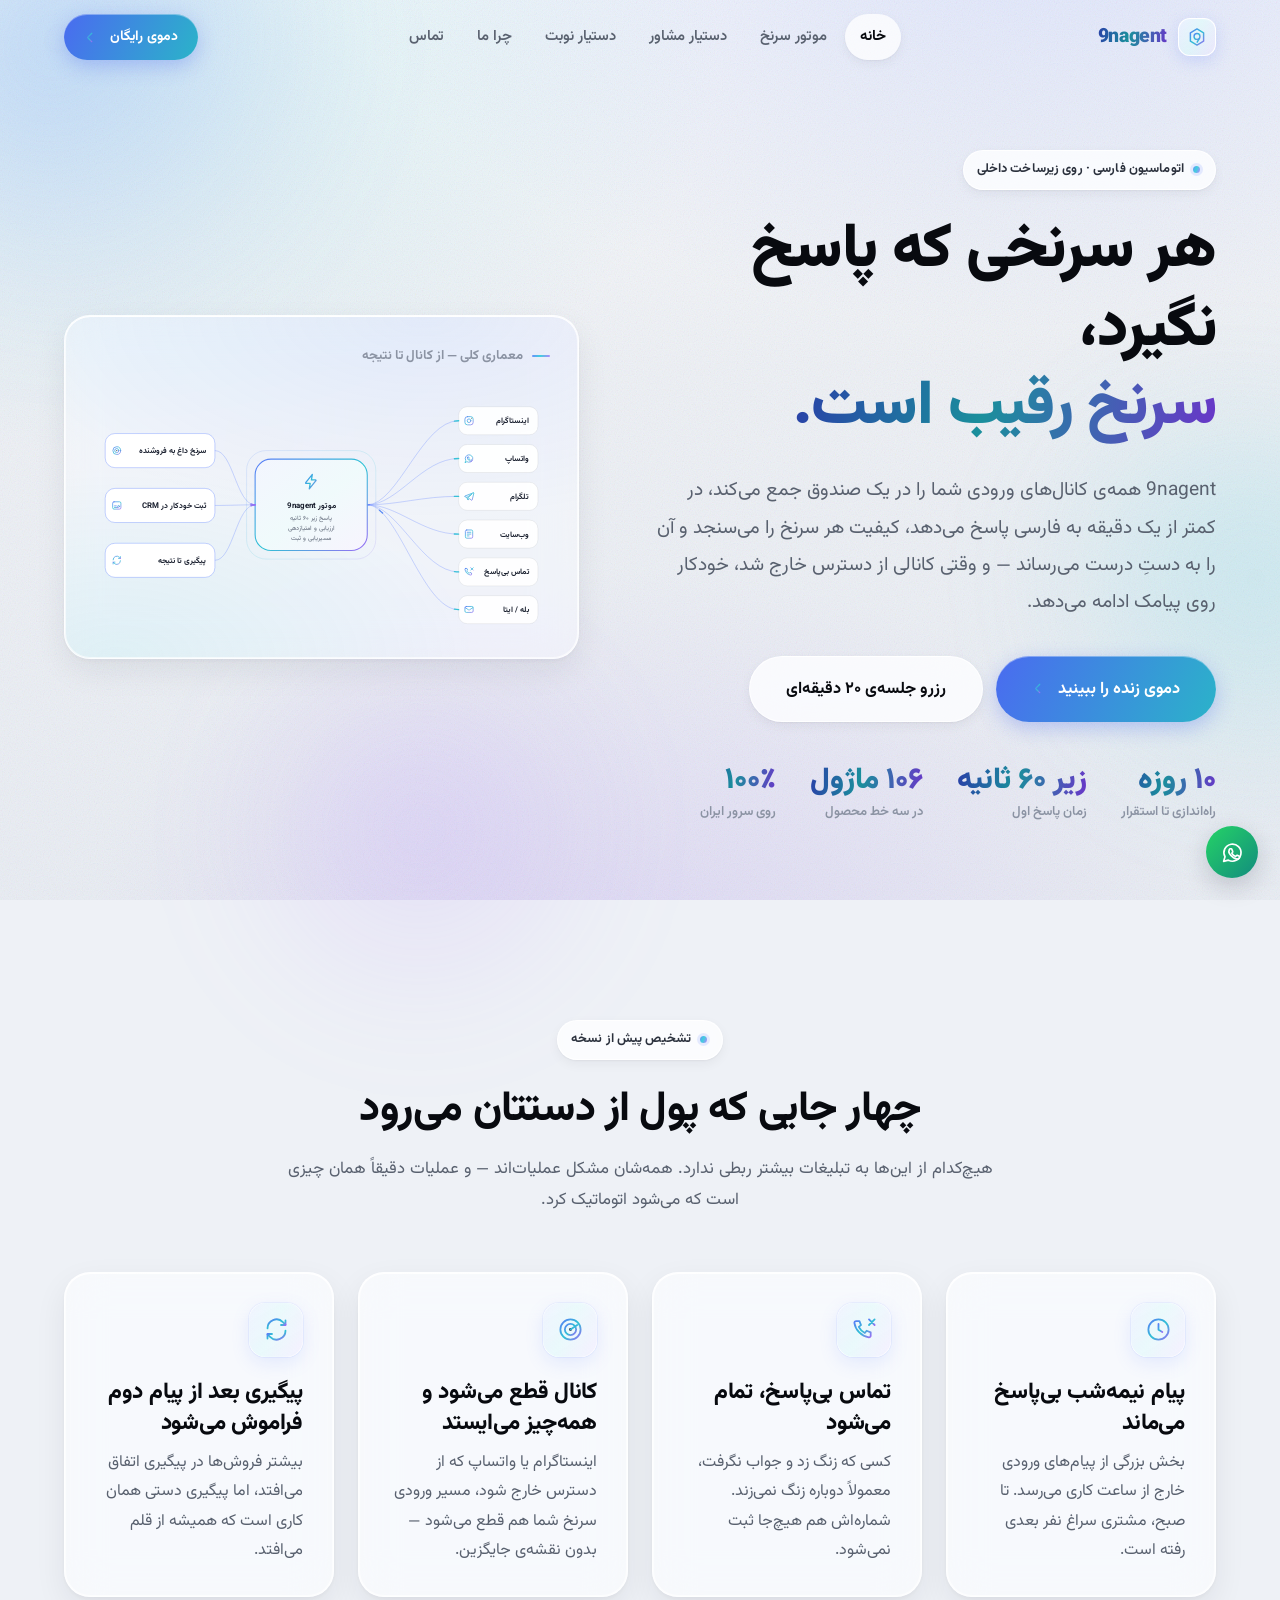
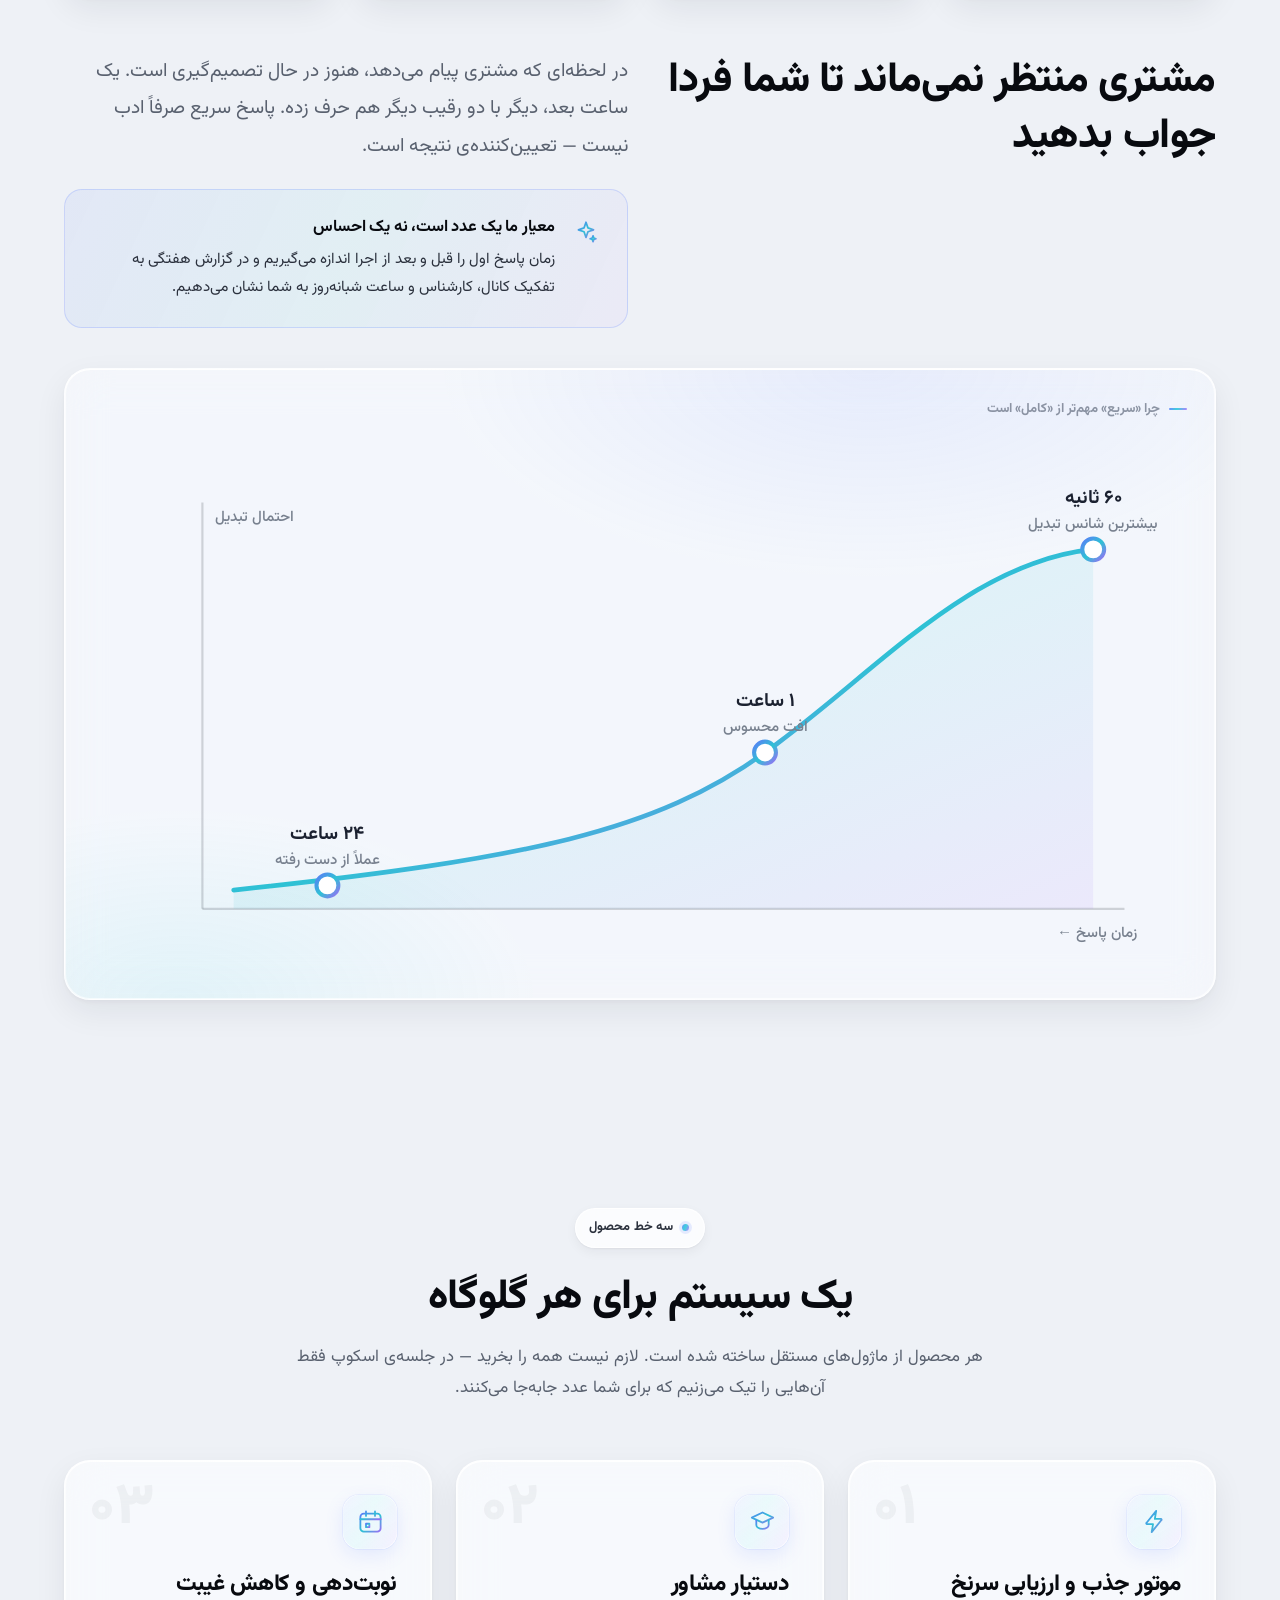
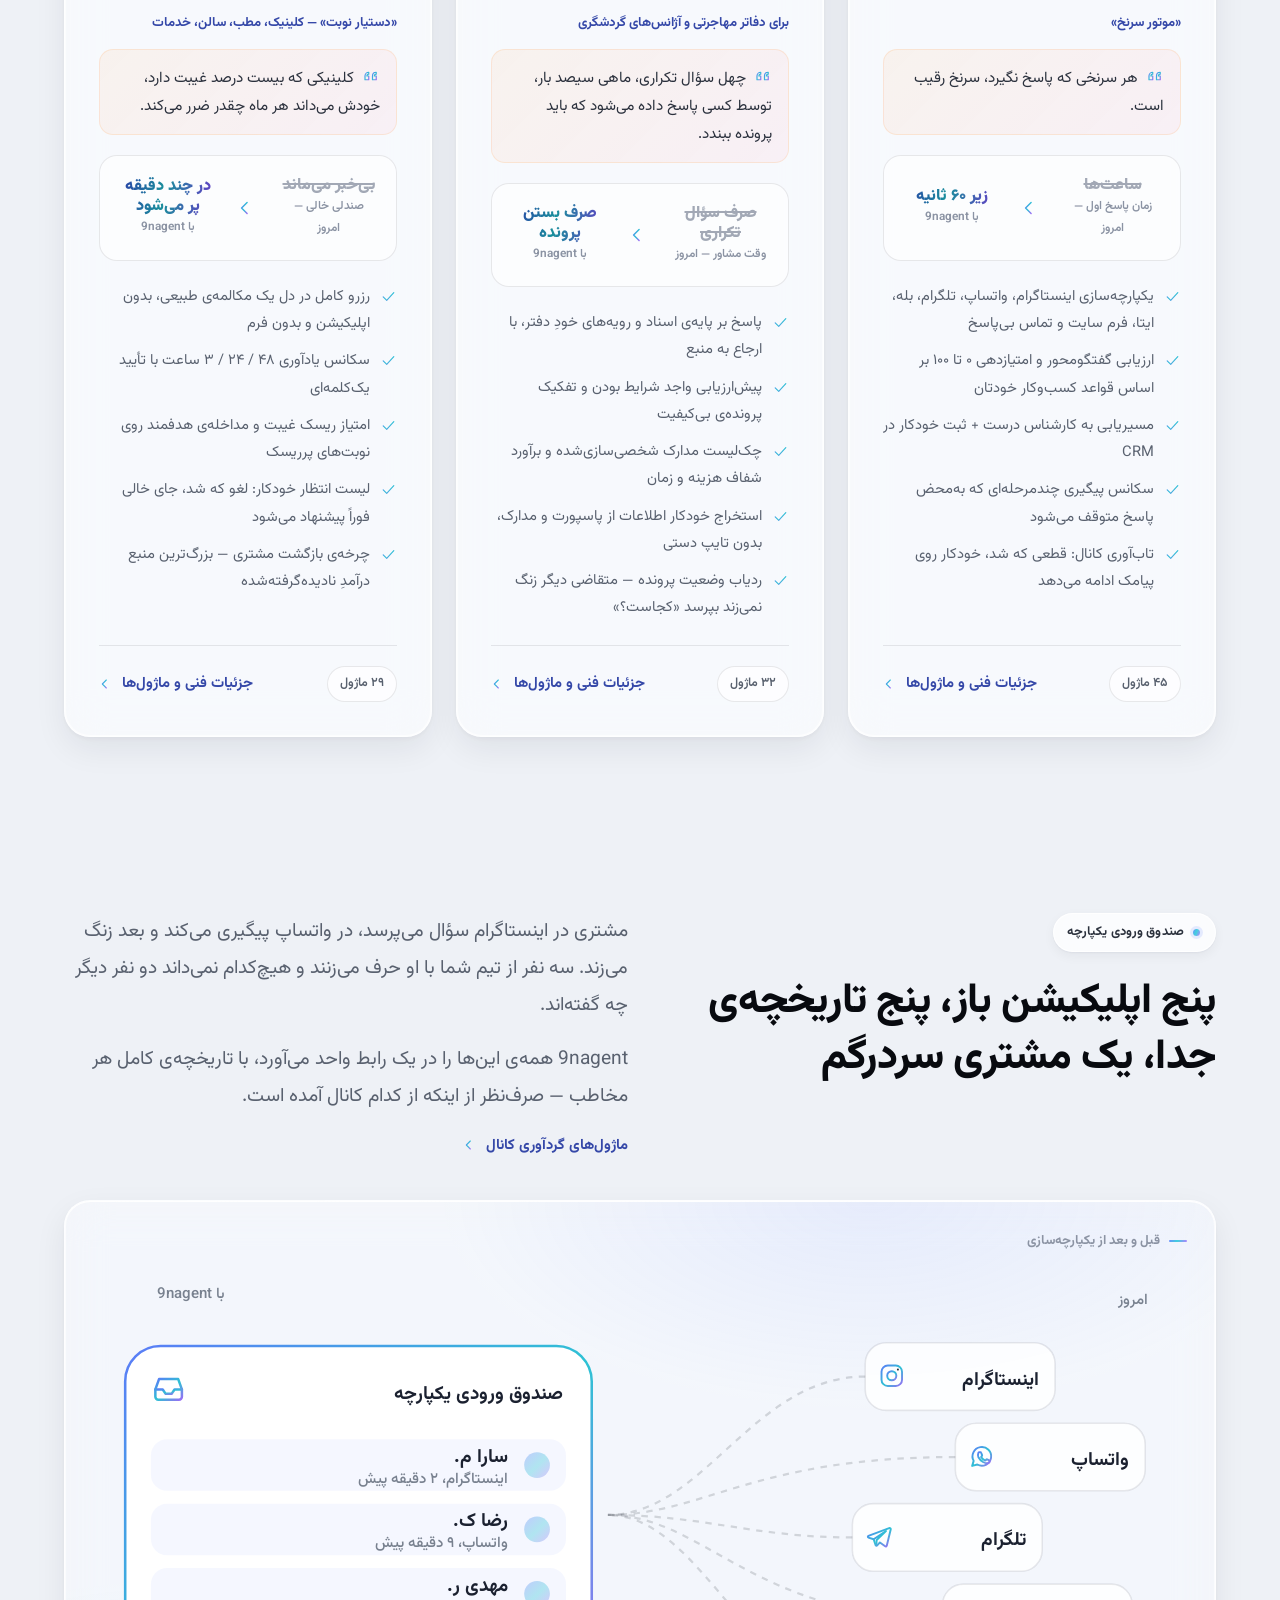
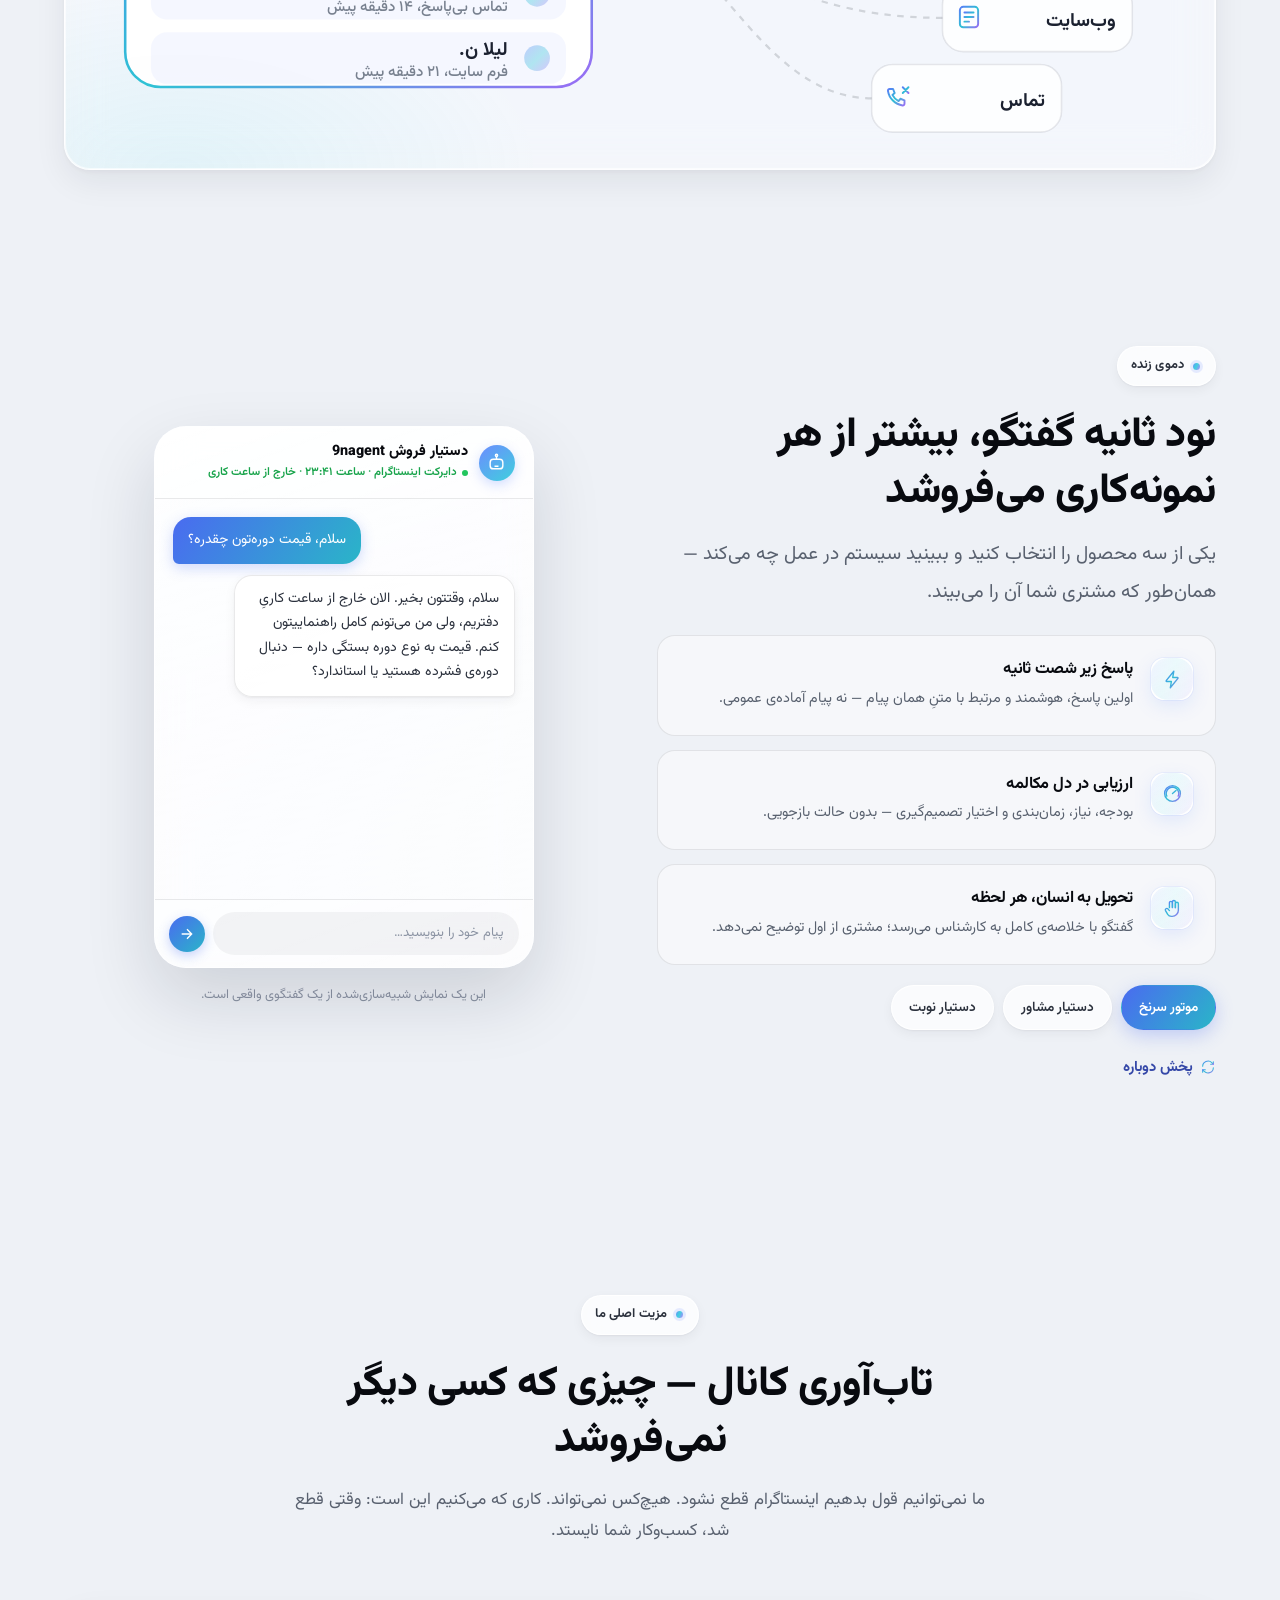
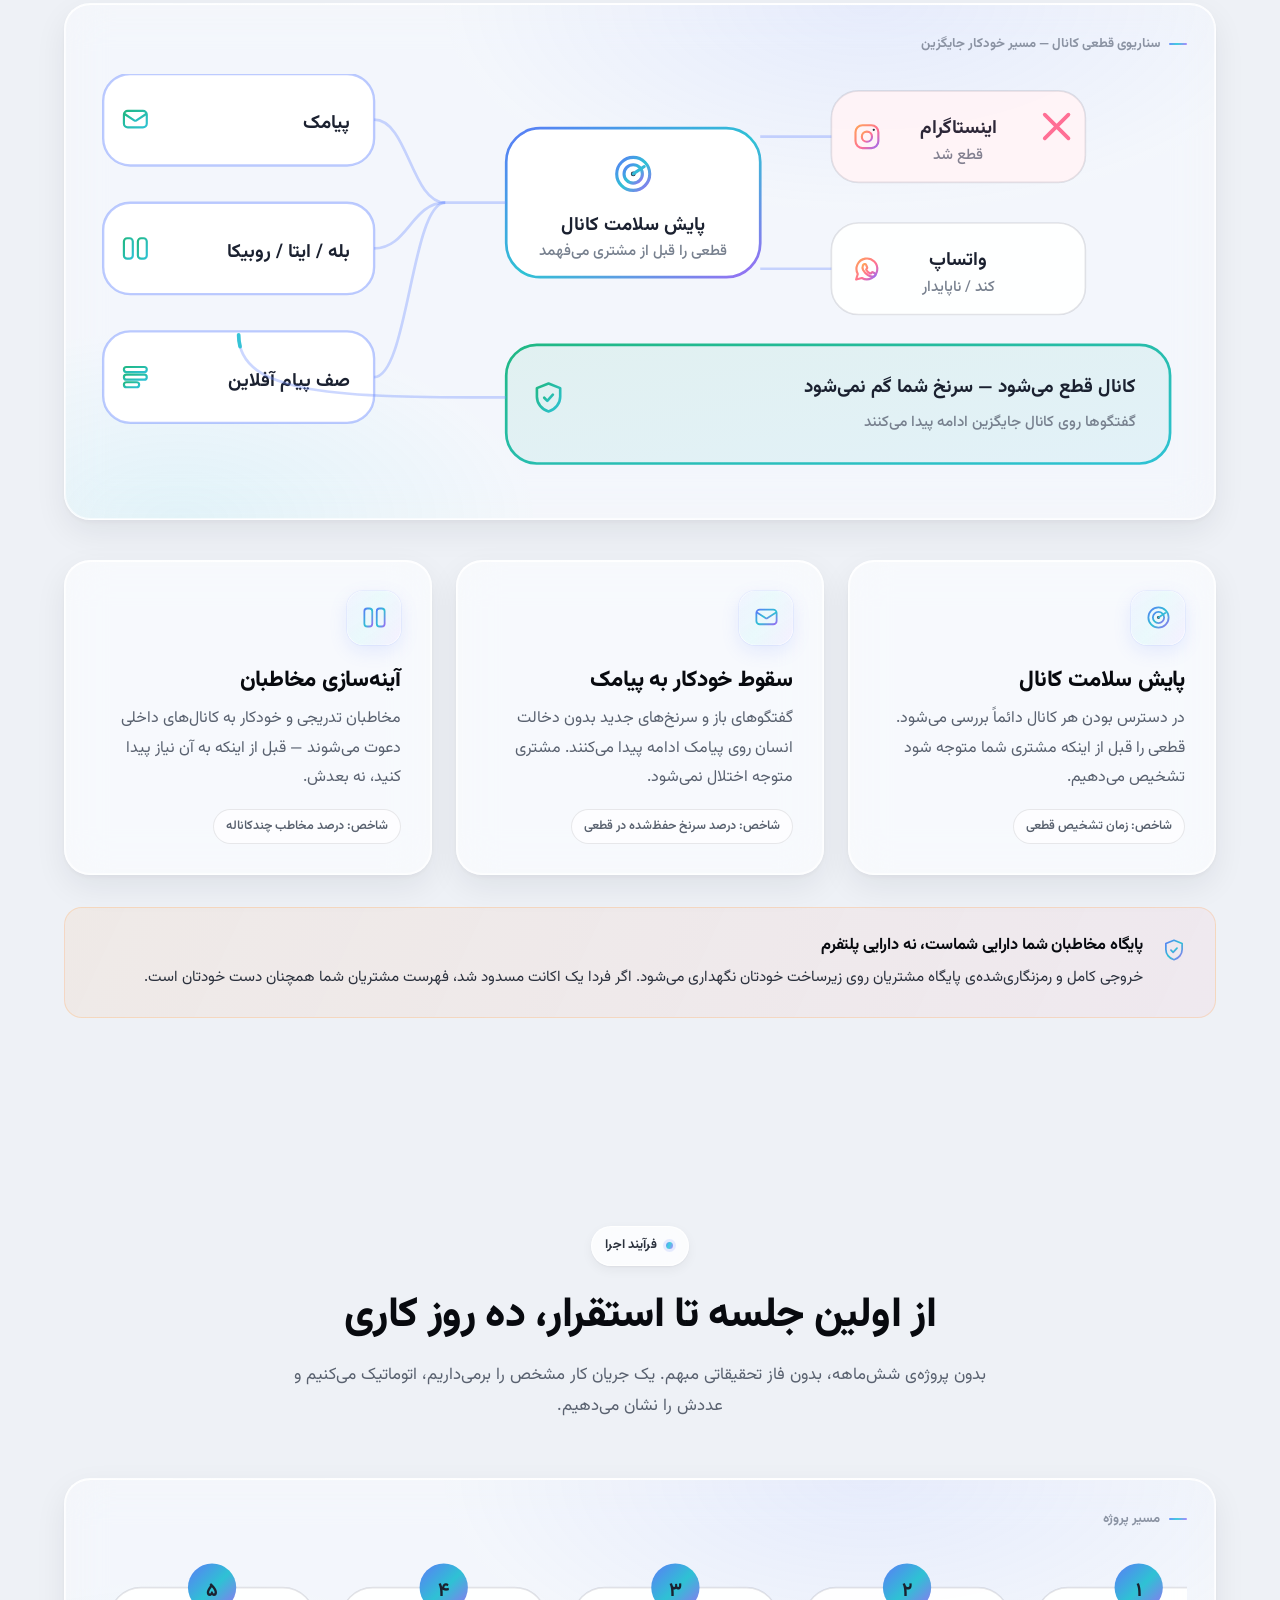
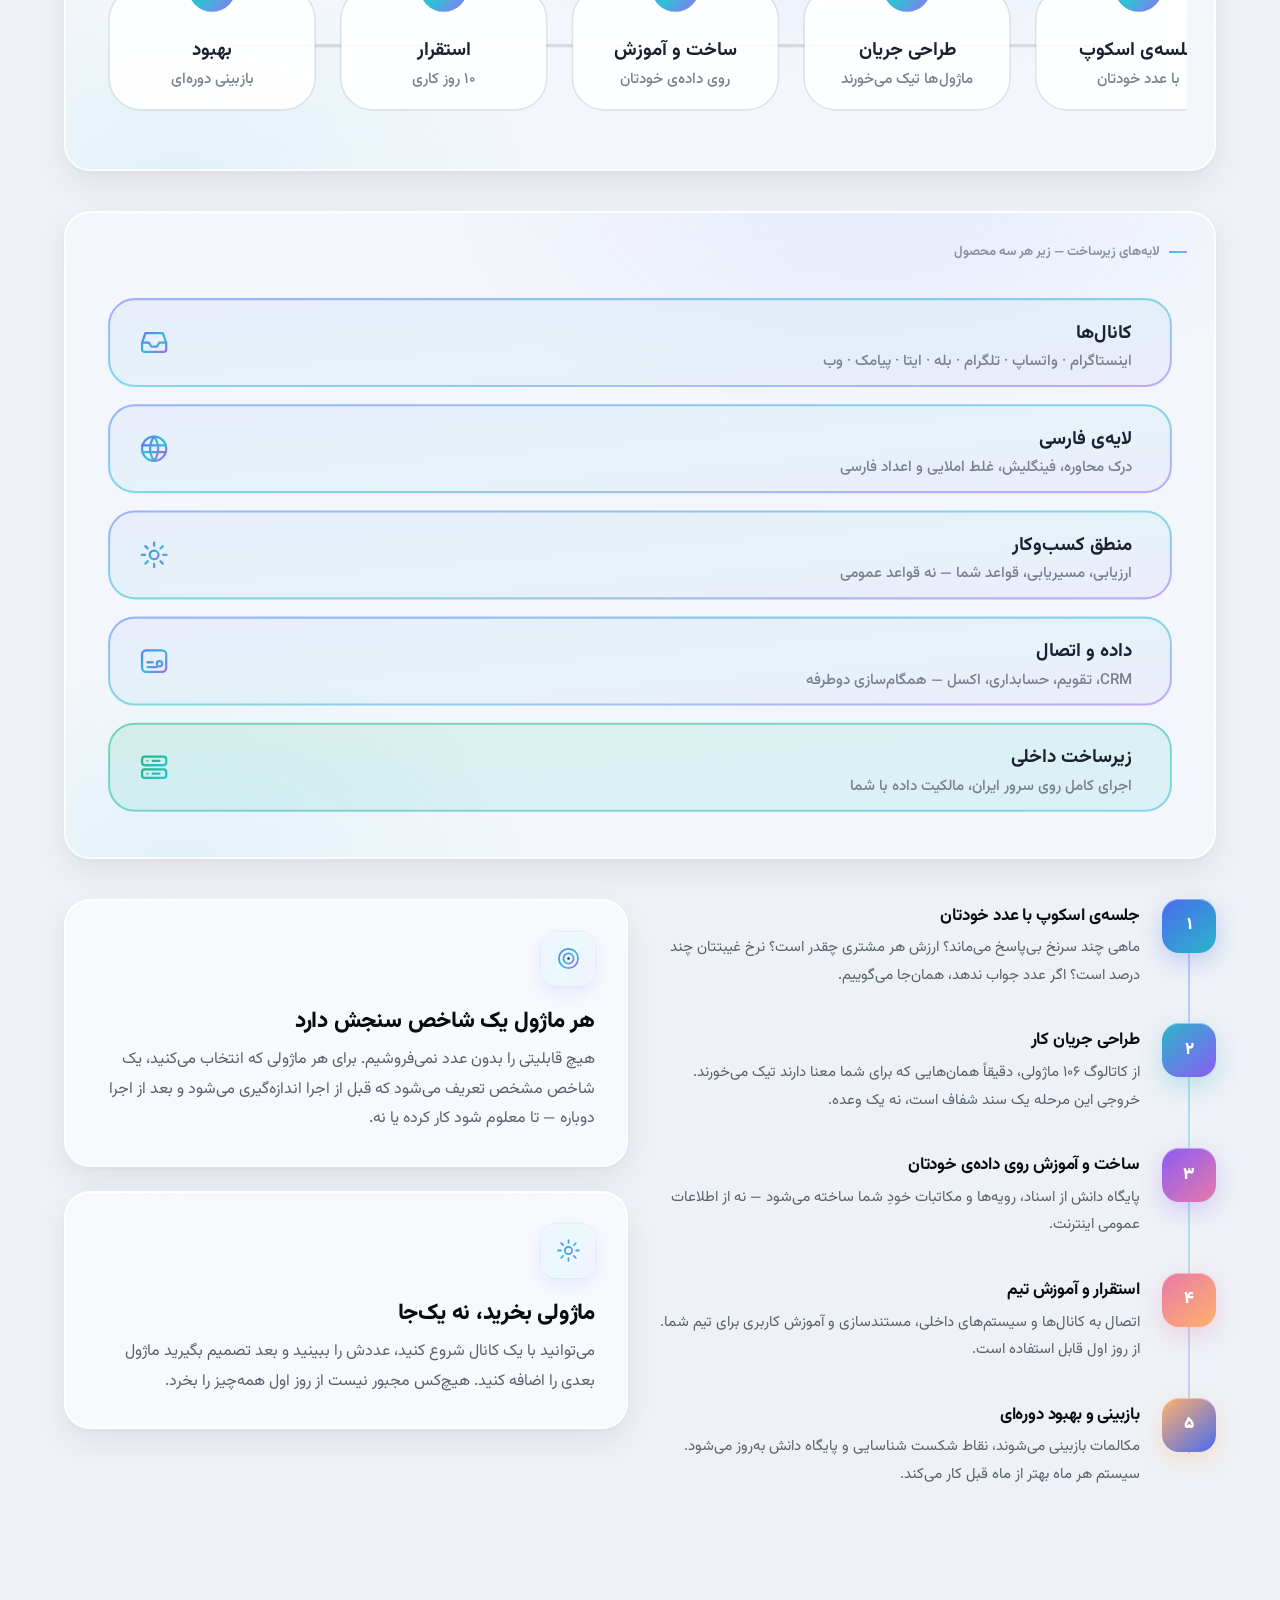
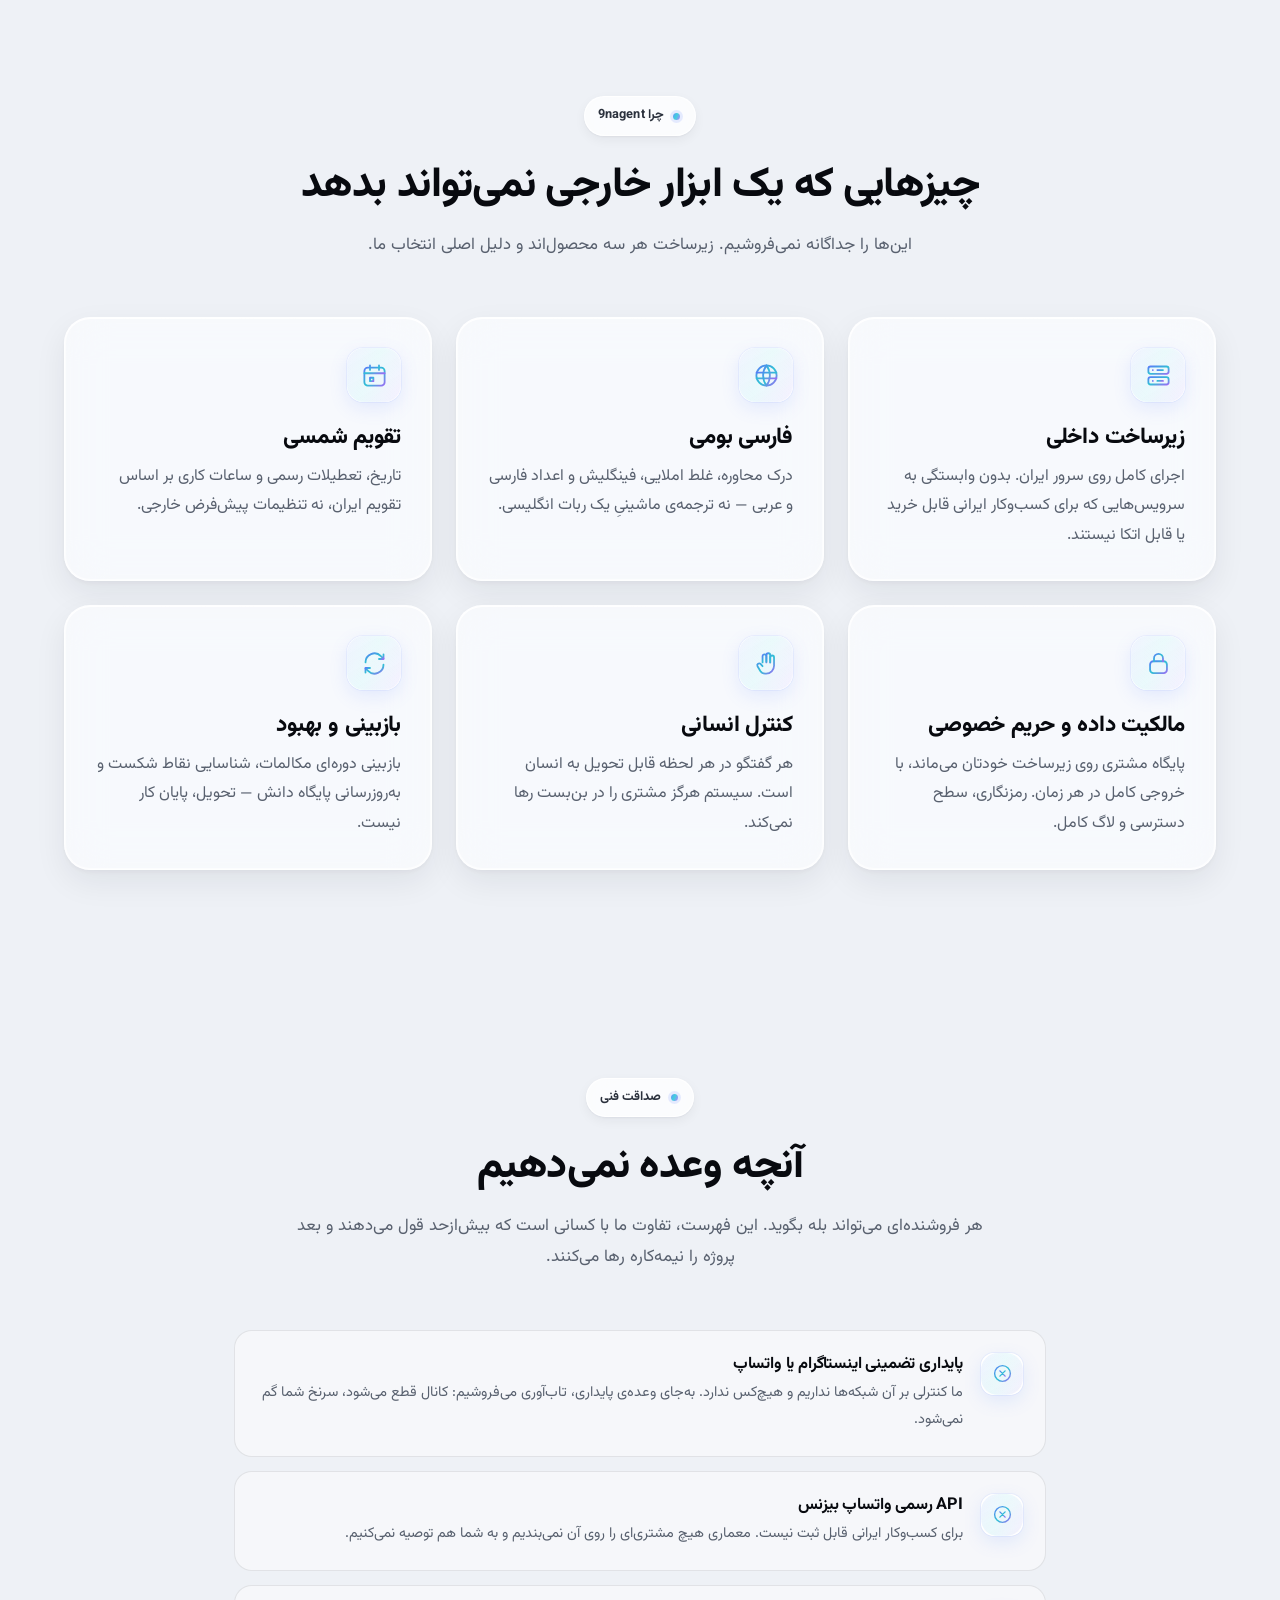
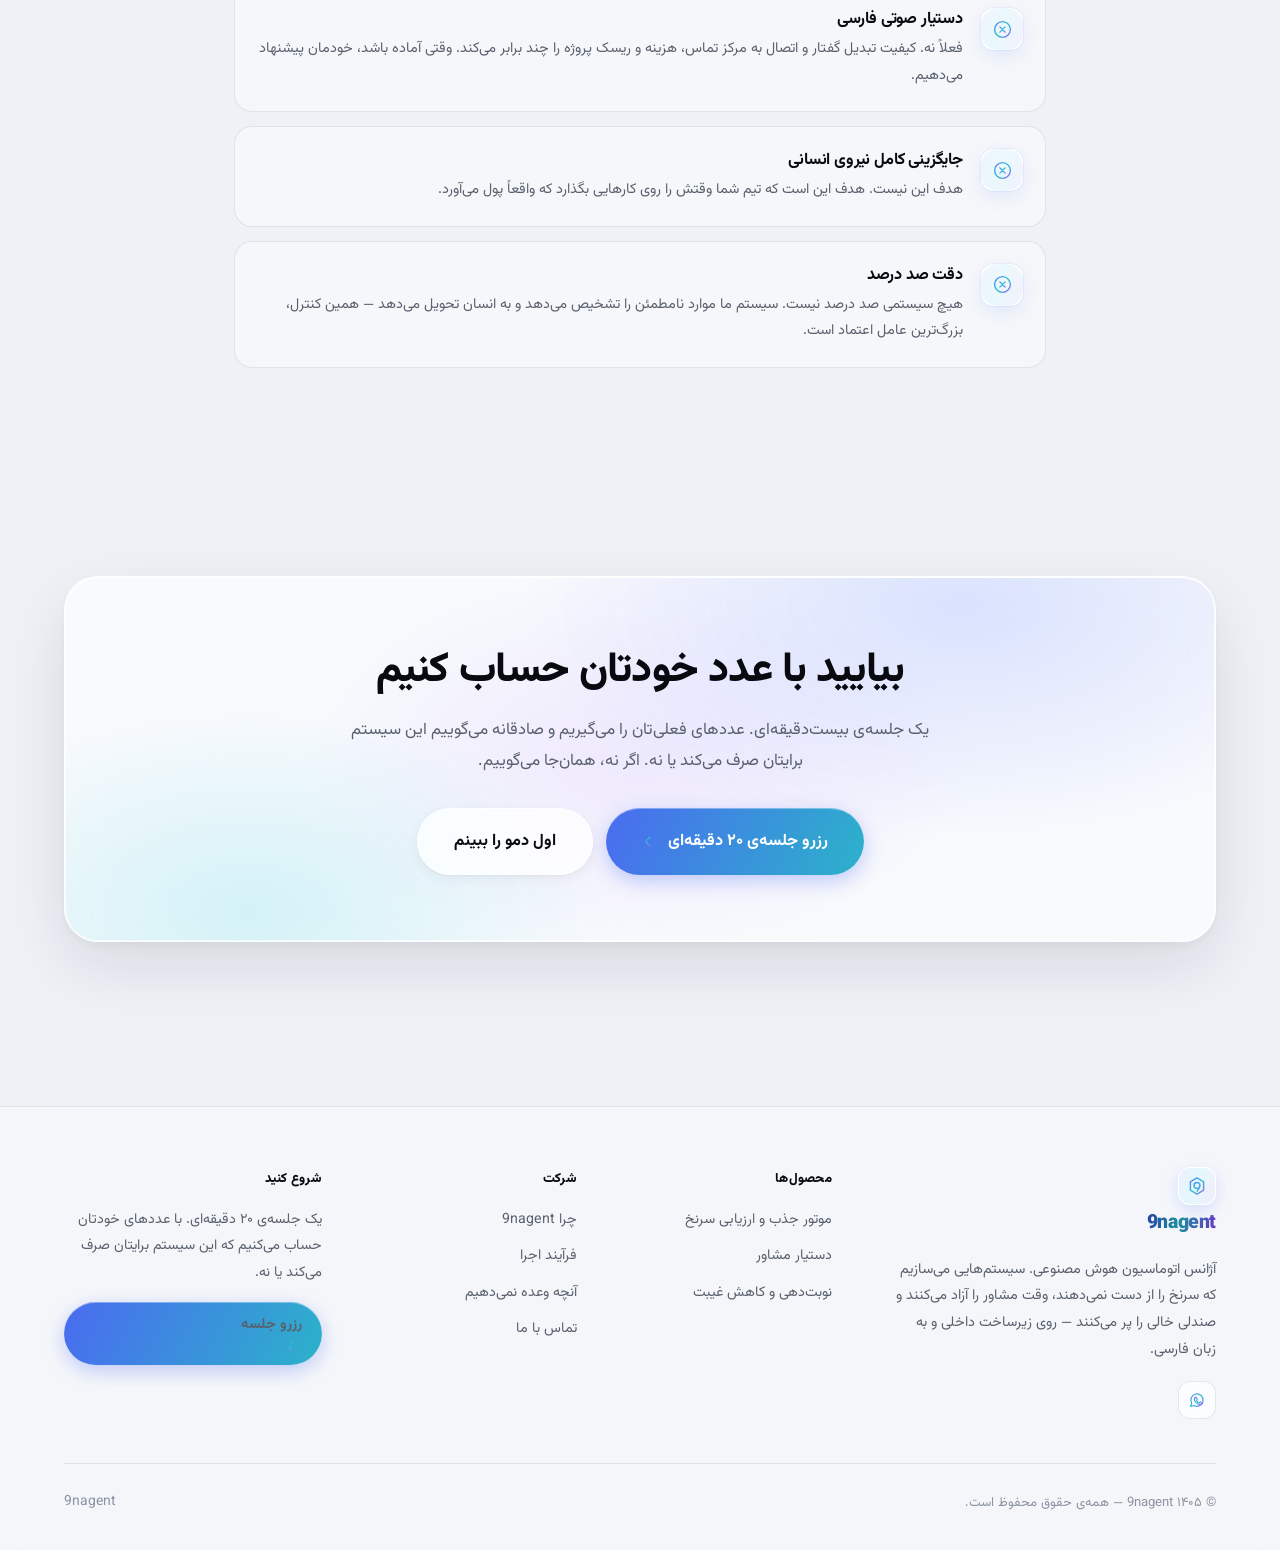
==== commit 1025d098: "Remove redundant contacts" ====
--- a/index.html
+++ b/index.html
@@ -388,9 +388,9 @@
         <p>آژانس اتوماسیون هوش مصنوعی. سیستم‌هایی می‌سازیم که سرنخ را از دست نمی‌دهند، وقت مشاور را آزاد می‌کنند و صندلی خالی را پر می‌کنند — روی زیرساخت داخلی و به زبان فارسی.</p>
         <div class="foot-social">
           <a href="https://wa.me/989017550844" target="_blank" rel="noopener" aria-label="واتساپ"><svg class="ico" viewBox="0 0 24 24" stroke="url(#pg)" aria-hidden="true"><path d="M3.5 20.5l1.3-4.4A8.2 8.2 0 1 1 8 19.3z"/><path d="M8.9 9.2c.4-.9.8-.8 1.2-.8h.6c.2 0 .5 0 .7.6l.8 2c.1.3 0 .5-.1.7l-.5.6c-.2.2-.3.4-.1.7a7 7 0 0 0 3.1 2.7c.3.1.5.1.7-.1l.7-.8c.2-.2.4-.2.6-.1l1.9 1c.3.1.4.3.4.5 0 .8-.6 1.7-1.4 1.9-1 .3-2.3.2-4.5-1a11 11 0 0 1-4-4.2c-.5-1-.7-2.3-.1-3.7z"/></svg></a>
-          <a href="https://t.me/nineagent" target="_blank" rel="noopener" aria-label="تلگرام"><svg class="ico" viewBox="0 0 24 24" stroke="url(#pg)" aria-hidden="true"><path d="M21 4.5L2.8 11.4c-.7.3-.7 1.2 0 1.4l4.6 1.5 1.7 5.2c.2.6 1 .7 1.4.2l2.4-2.6 4.6 3.4c.5.4 1.2.1 1.4-.5L22.4 5.6c.2-.8-.6-1.4-1.4-1.1z"/><path d="M7.4 14.3L18.2 7 10 15.1l-.2 3.6"/></svg></a>
+          <!-- <a href="https://t.me/nineagent" target="_blank" rel="noopener" aria-label="تلگرام"><svg class="ico" viewBox="0 0 24 24" stroke="url(#pg)" aria-hidden="true"><path d="M21 4.5L2.8 11.4c-.7.3-.7 1.2 0 1.4l4.6 1.5 1.7 5.2c.2.6 1 .7 1.4.2l2.4-2.6 4.6 3.4c.5.4 1.2.1 1.4-.5L22.4 5.6c.2-.8-.6-1.4-1.4-1.1z"/><path d="M7.4 14.3L18.2 7 10 15.1l-.2 3.6"/></svg></a>
           <a href="https://instagram.com/9nagent" target="_blank" rel="noopener" aria-label="اینستاگرام"><svg class="ico" viewBox="0 0 24 24" stroke="url(#pg)" aria-hidden="true"><rect x="3" y="3" width="18" height="18" rx="5.5"/><circle cx="12" cy="12" r="4"/><circle cx="17.4" cy="6.6" r=".9" fill="currentColor" stroke="none"/></svg></a>
-          <a href="mailto:hello@9nagent.ir" aria-label="ایمیل"><svg class="ico" viewBox="0 0 24 24" stroke="url(#pg)" aria-hidden="true"><rect x="3" y="5" width="18" height="13" rx="3"/><path d="M3.5 7.5l7.6 5a1.6 1.6 0 0 0 1.8 0l7.6-5"/></svg></a>
+          <a href="mailto:hello@9nagent.ir" aria-label="ایمیل"><svg class="ico" viewBox="0 0 24 24" stroke="url(#pg)" aria-hidden="true"><rect x="3" y="5" width="18" height="13" rx="3"/><path d="M3.5 7.5l7.6 5a1.6 1.6 0 0 0 1.8 0l7.6-5"/></svg></a> -->
         </div>
       </div>
       <div class="foot-col">
@@ -423,9 +423,9 @@
   <a href="https://wa.me/989017550844" target="_blank" rel="noopener" class="float-btn float-wa" aria-label="واتساپ">
     <svg class="ico" viewBox="0 0 24 24" stroke="#fff" stroke-width="1.7"><path d="M3.5 20.5l1.3-4.4A8.2 8.2 0 1 1 8 19.3z"/><path d="M8.9 9.2c.4-.9.8-.8 1.2-.8h.6c.2 0 .5 0 .7.6l.8 2c.1.3 0 .5-.1.7l-.5.6c-.2.2-.3.4-.1.7a7 7 0 0 0 3.1 2.7c.3.1.5.1.7-.1l.7-.8c.2-.2.4-.2.6-.1l1.9 1c.3.1.4.3.4.5 0 .8-.6 1.7-1.4 1.9-1 .3-2.3.2-4.5-1a11 11 0 0 1-4-4.2c-.5-1-.7-2.3-.1-3.7z"/></svg>
   </a>
-  <a href="https://t.me/nineagent" target="_blank" rel="noopener" class="float-btn float-tg" aria-label="تلگرام">
+  <!-- <a href="https://t.me/nineagent" target="_blank" rel="noopener" class="float-btn float-tg" aria-label="تلگرام">
     <svg class="ico" viewBox="0 0 24 24" stroke="#fff" stroke-width="1.7"><path d="M21 4.5L2.8 11.4c-.7.3-.7 1.2 0 1.4l4.6 1.5 1.7 5.2c.2.6 1 .7 1.4.2l2.4-2.6 4.6 3.4c.5.4 1.2.1 1.4-.5L22.4 5.6c.2-.8-.6-1.4-1.4-1.1z"/><path d="M7.4 14.3L18.2 7 10 15.1l-.2 3.6"/></svg>
-  </a>
+  </a> -->
 </div>
 
 <script src="assets/js/main.js"></script>
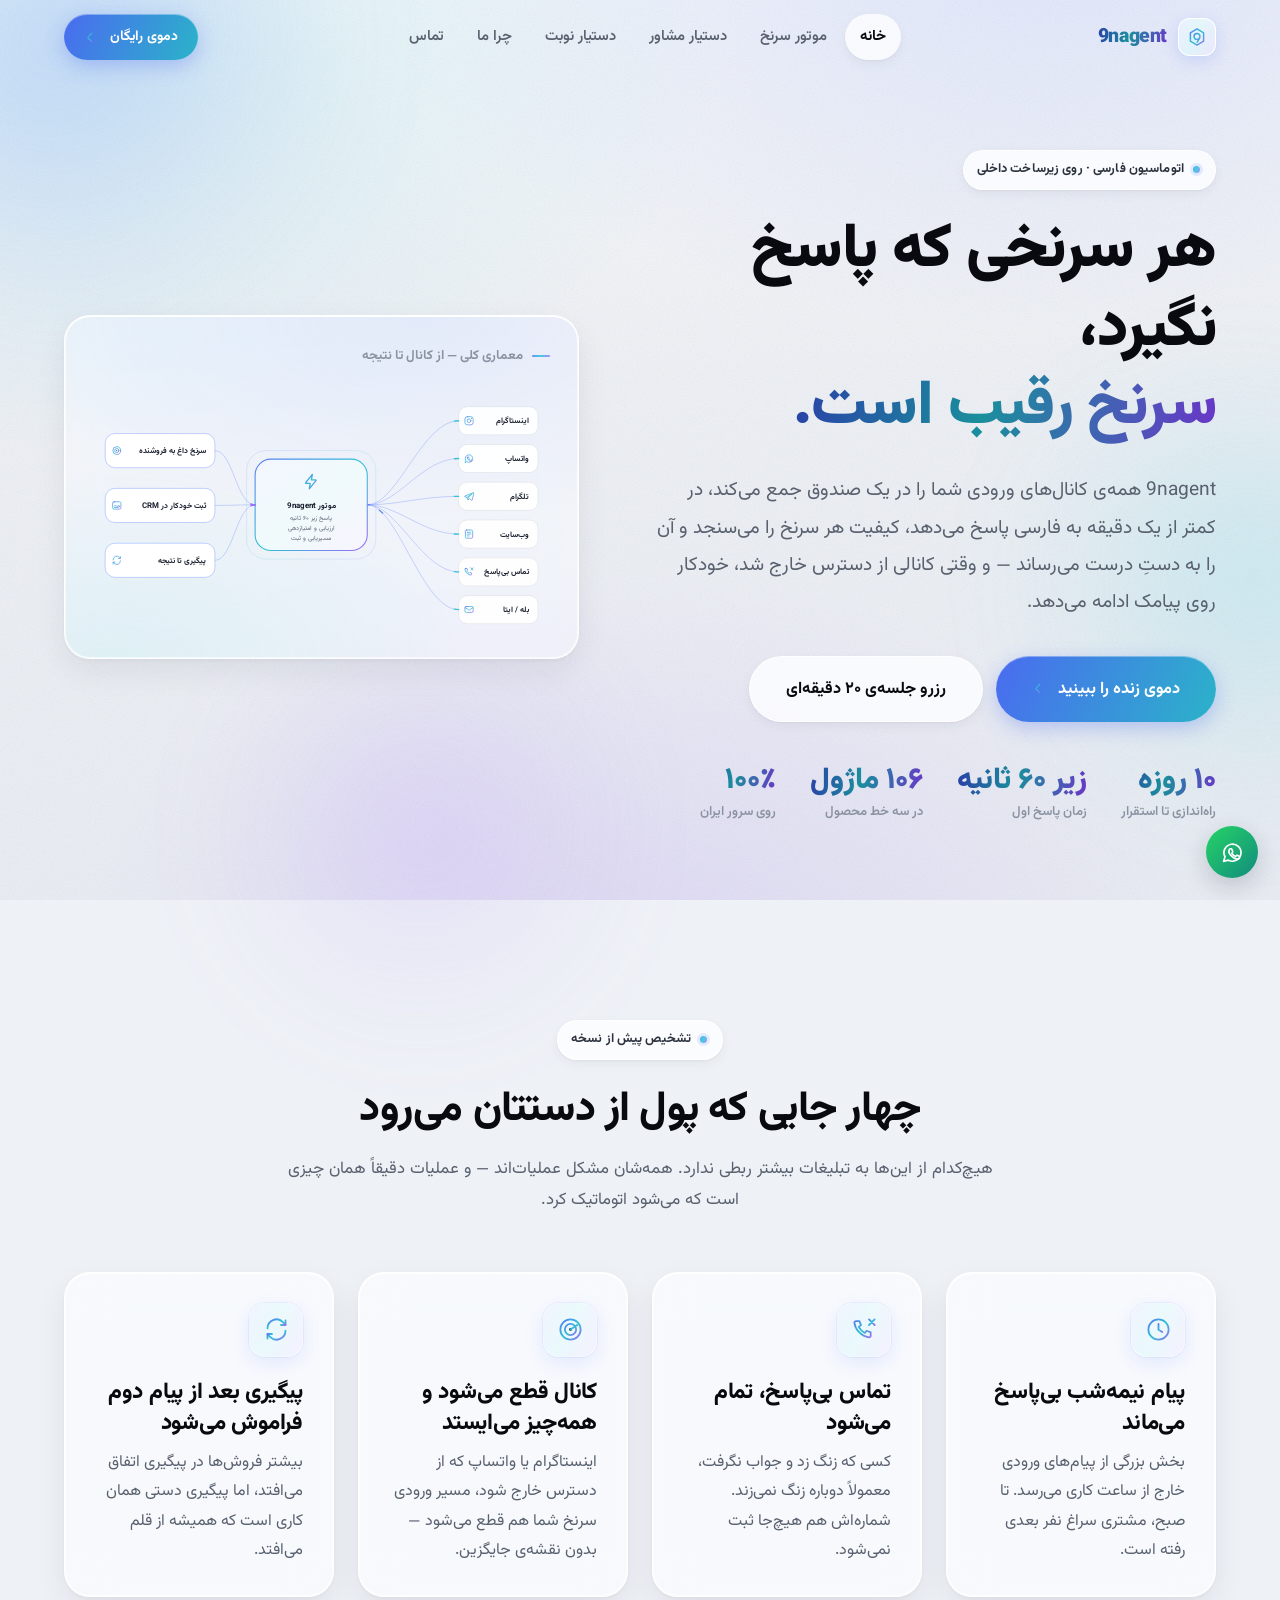
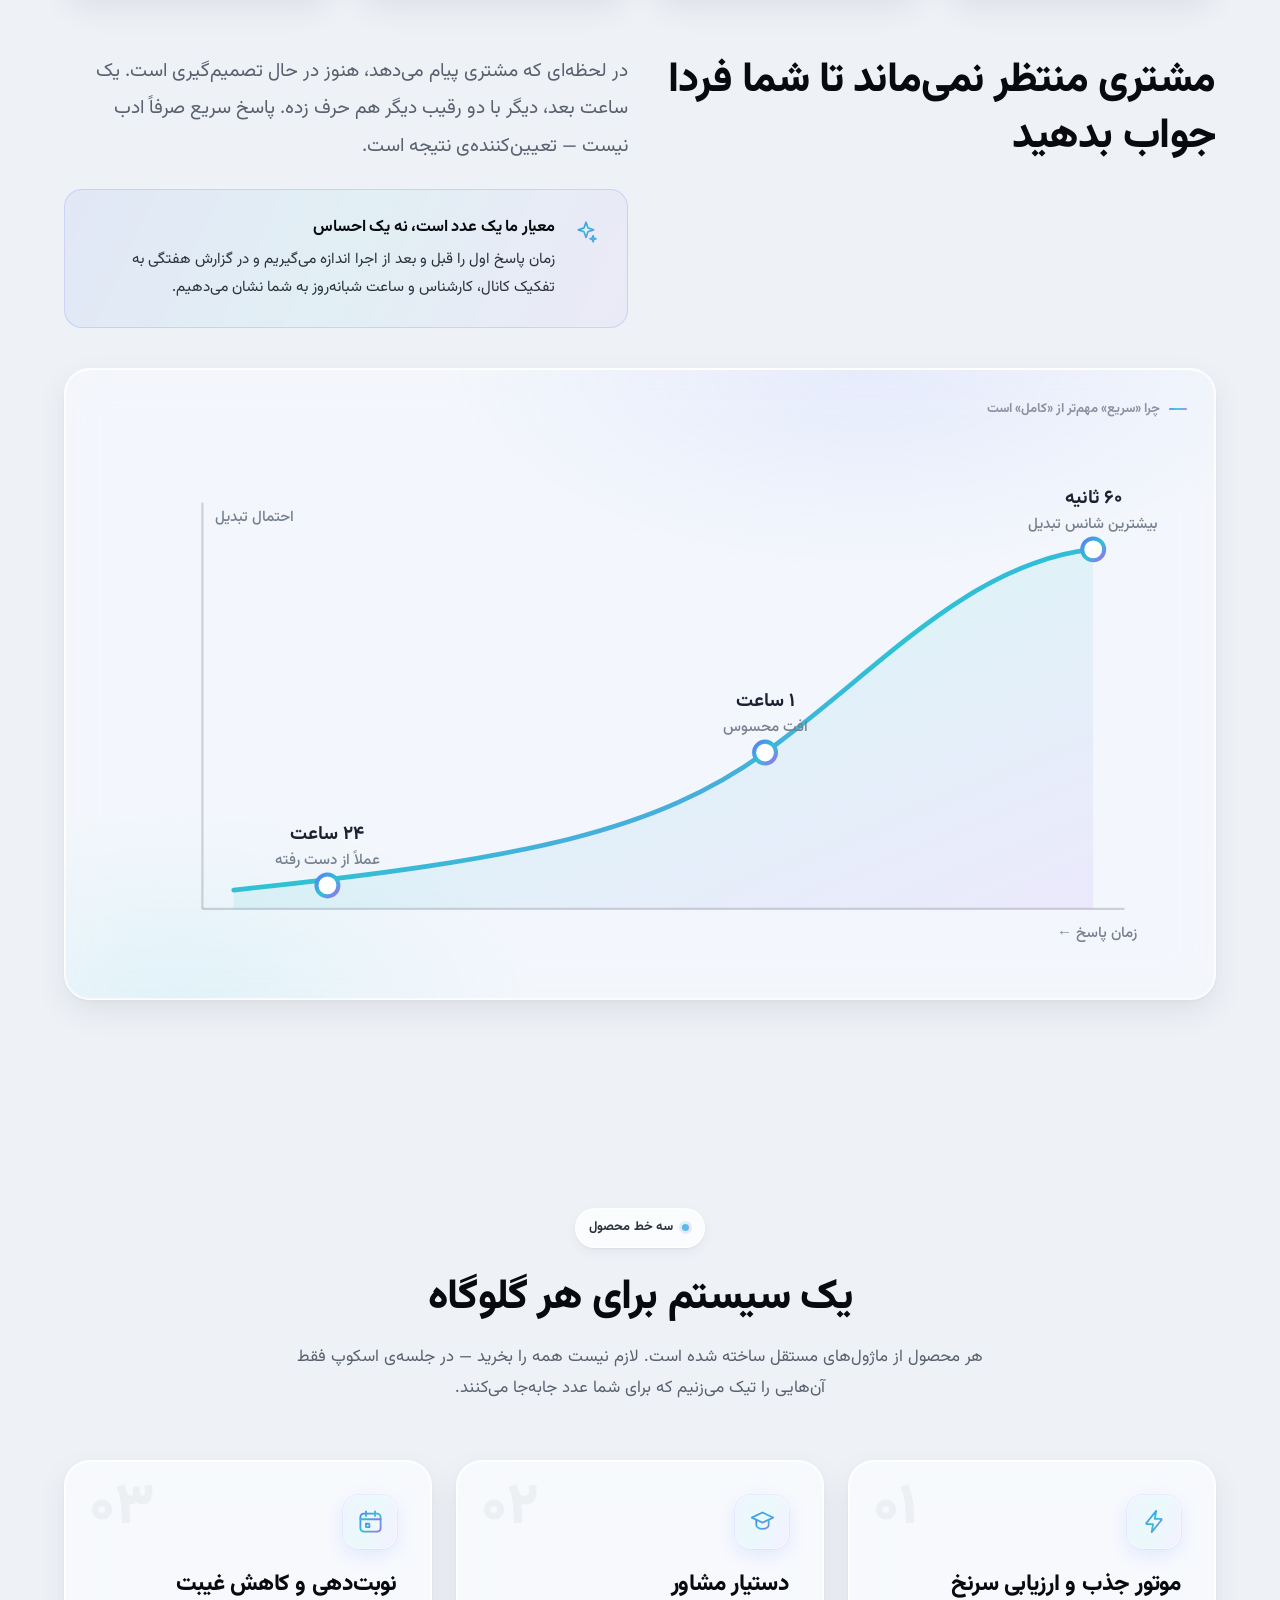
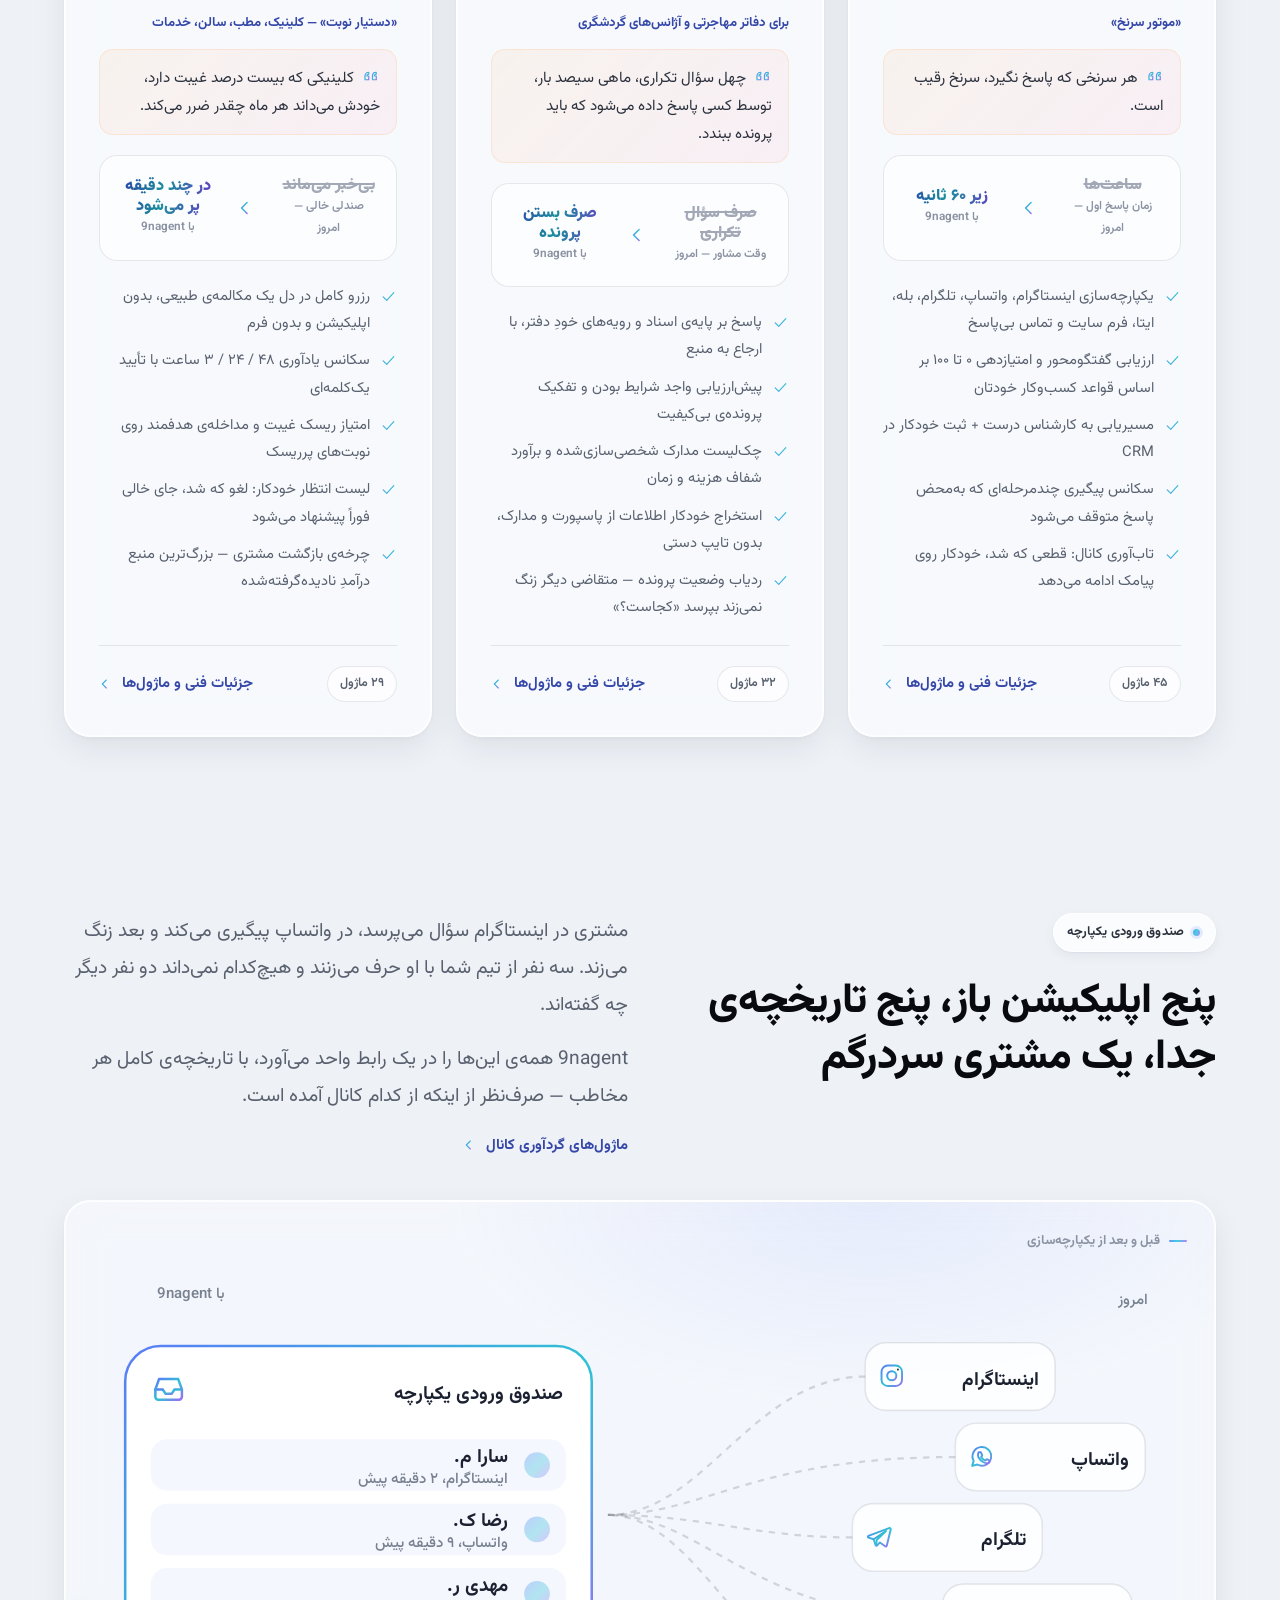
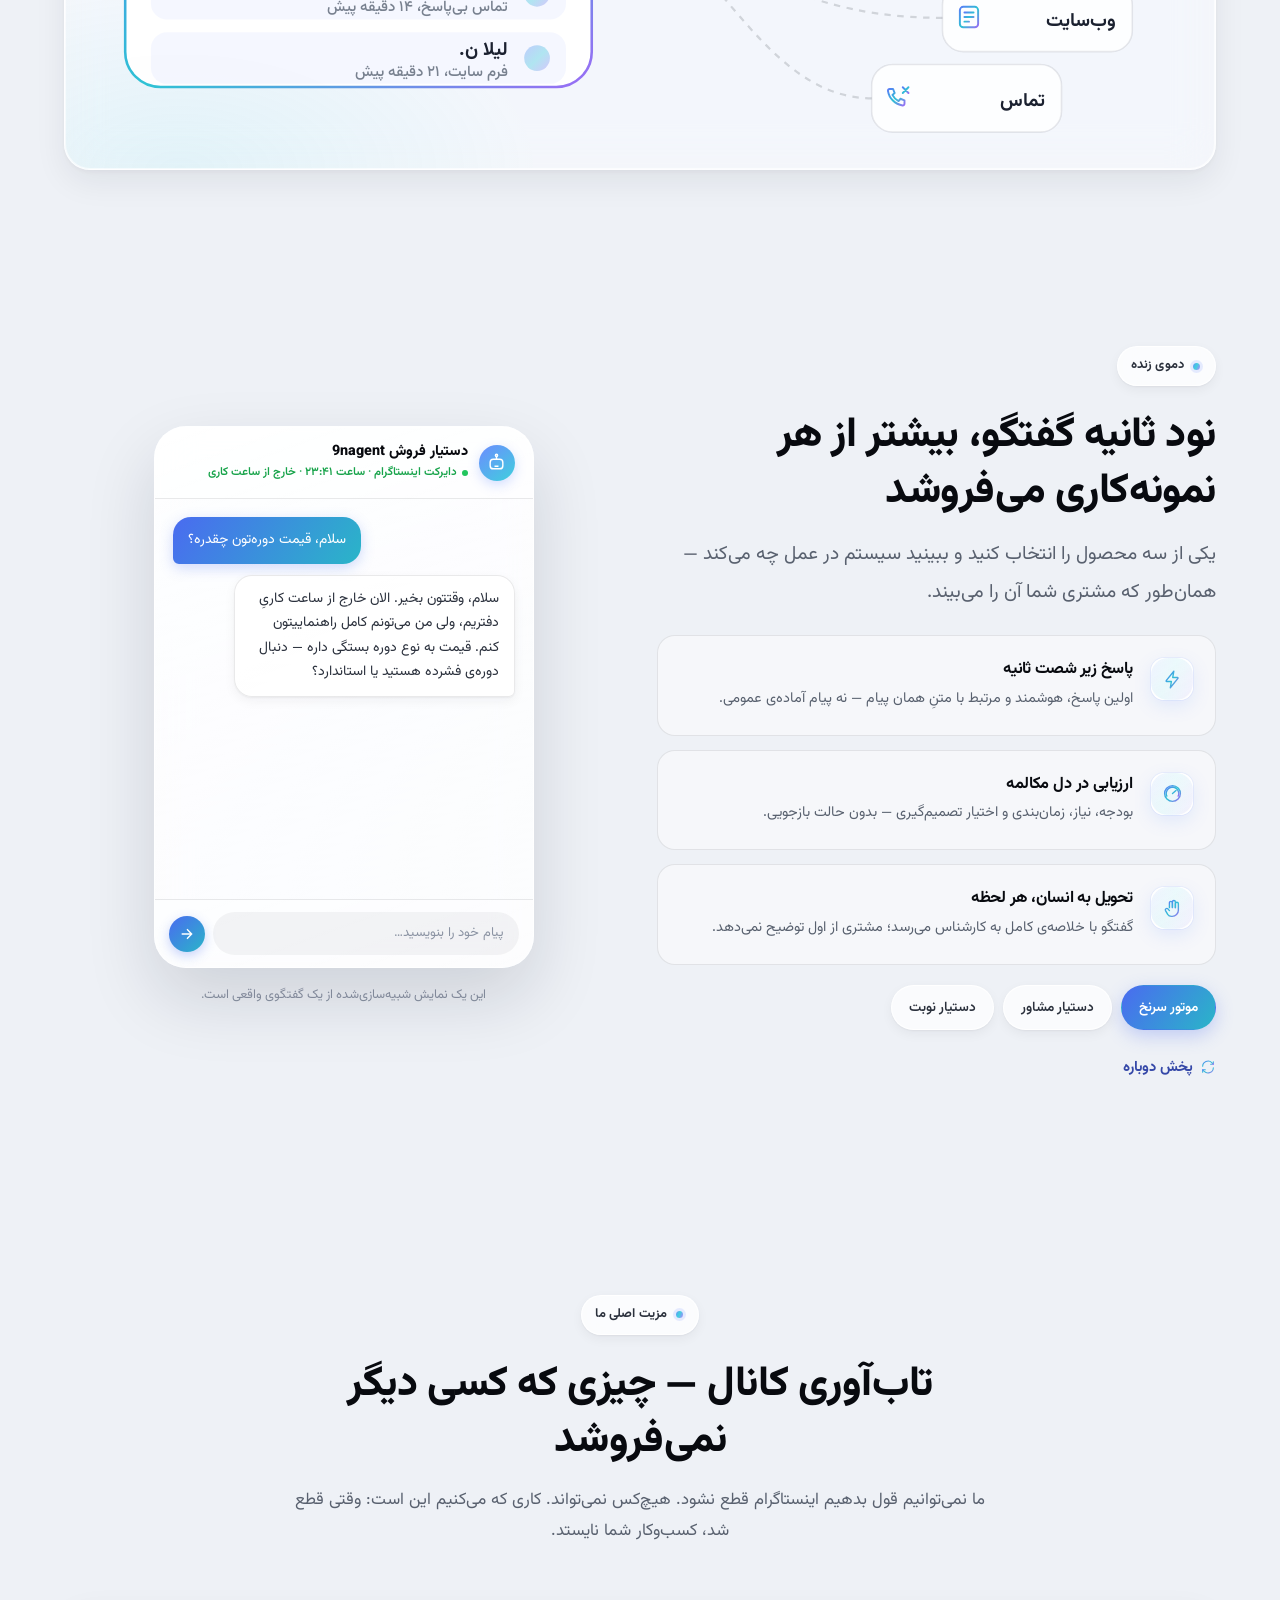
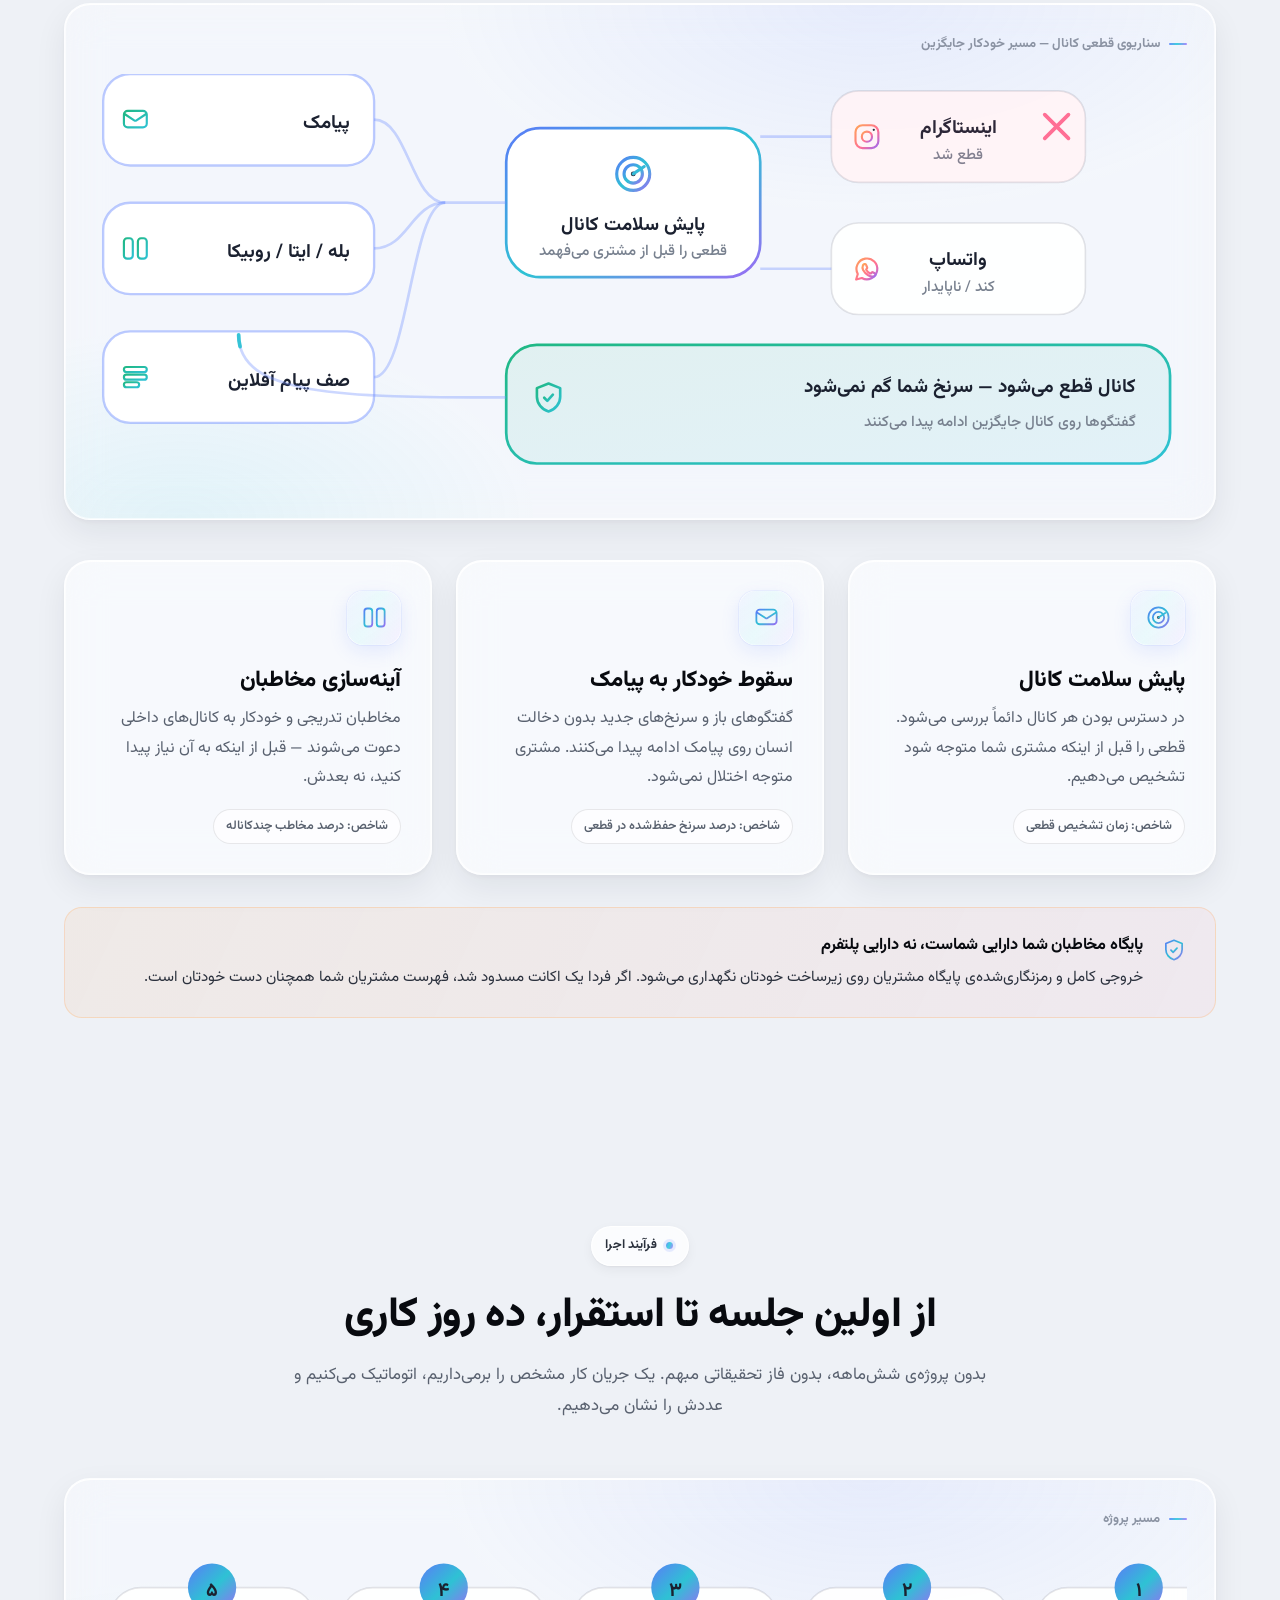
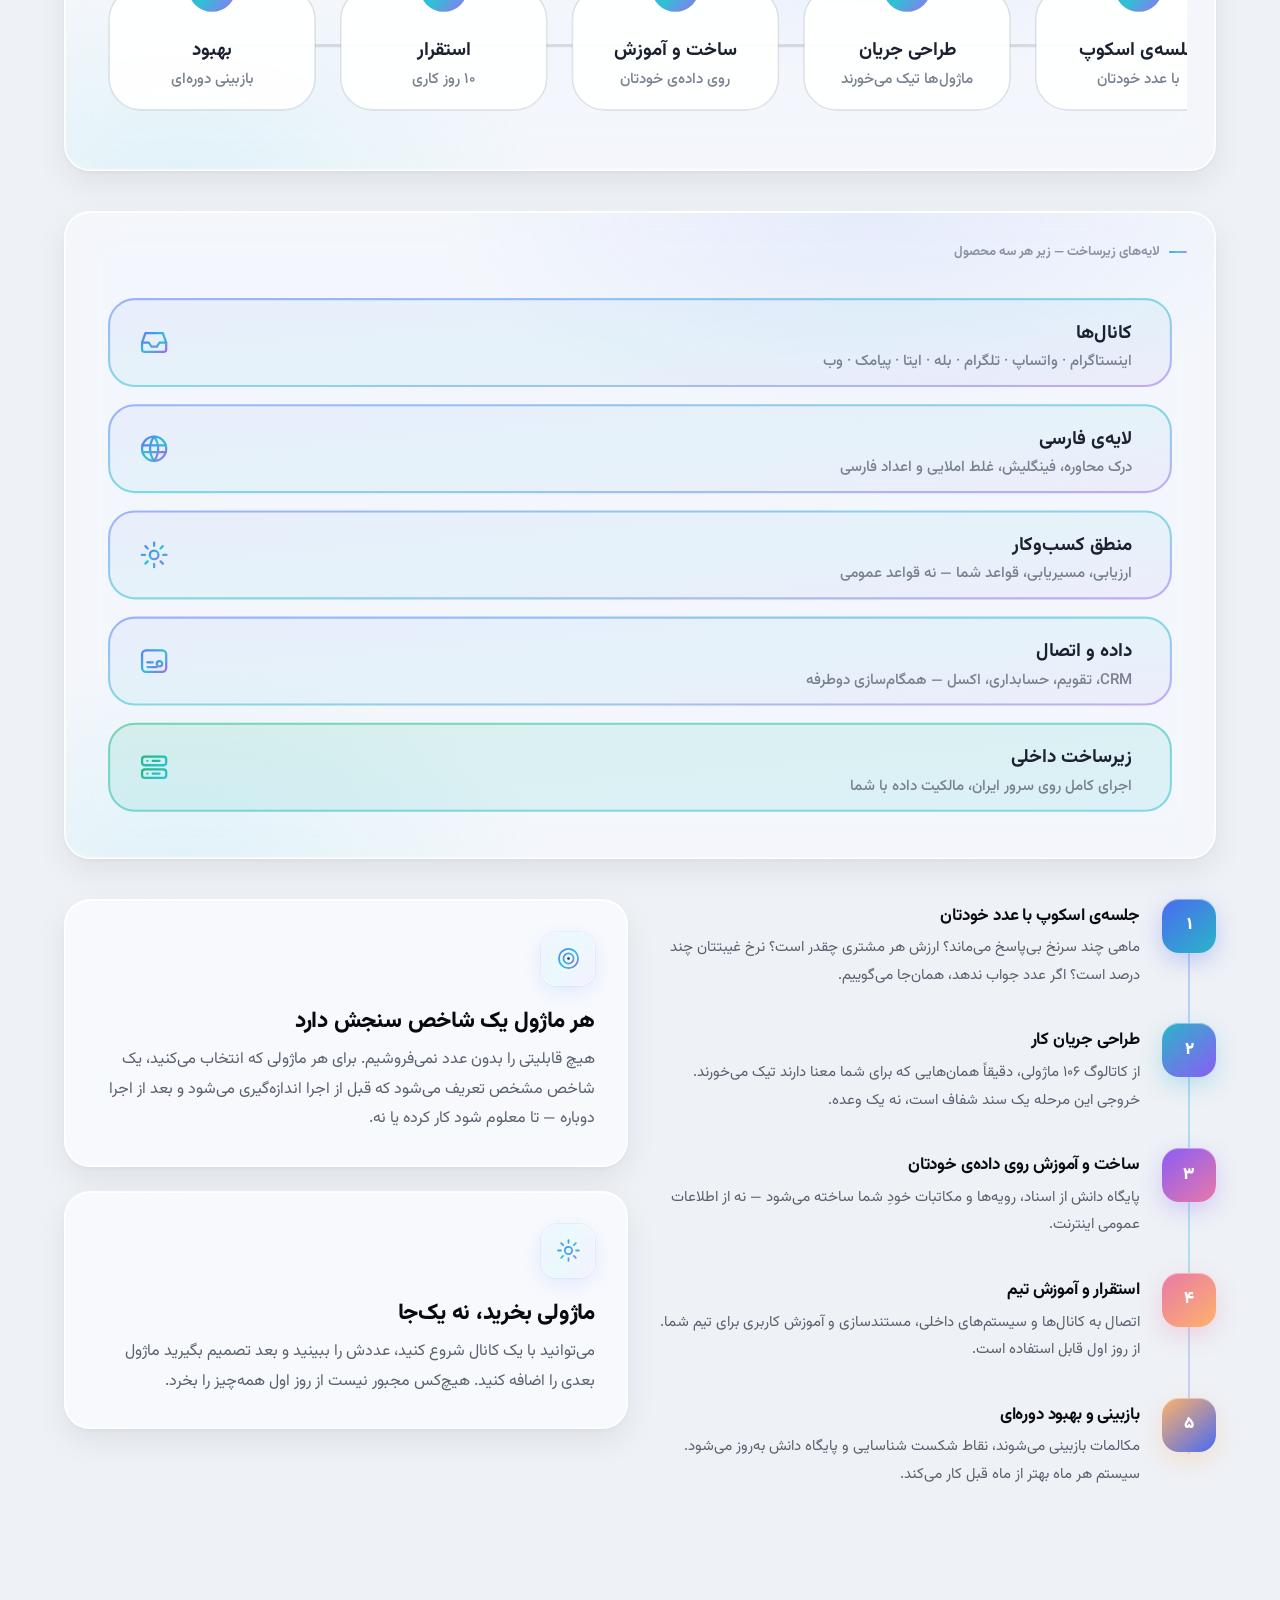
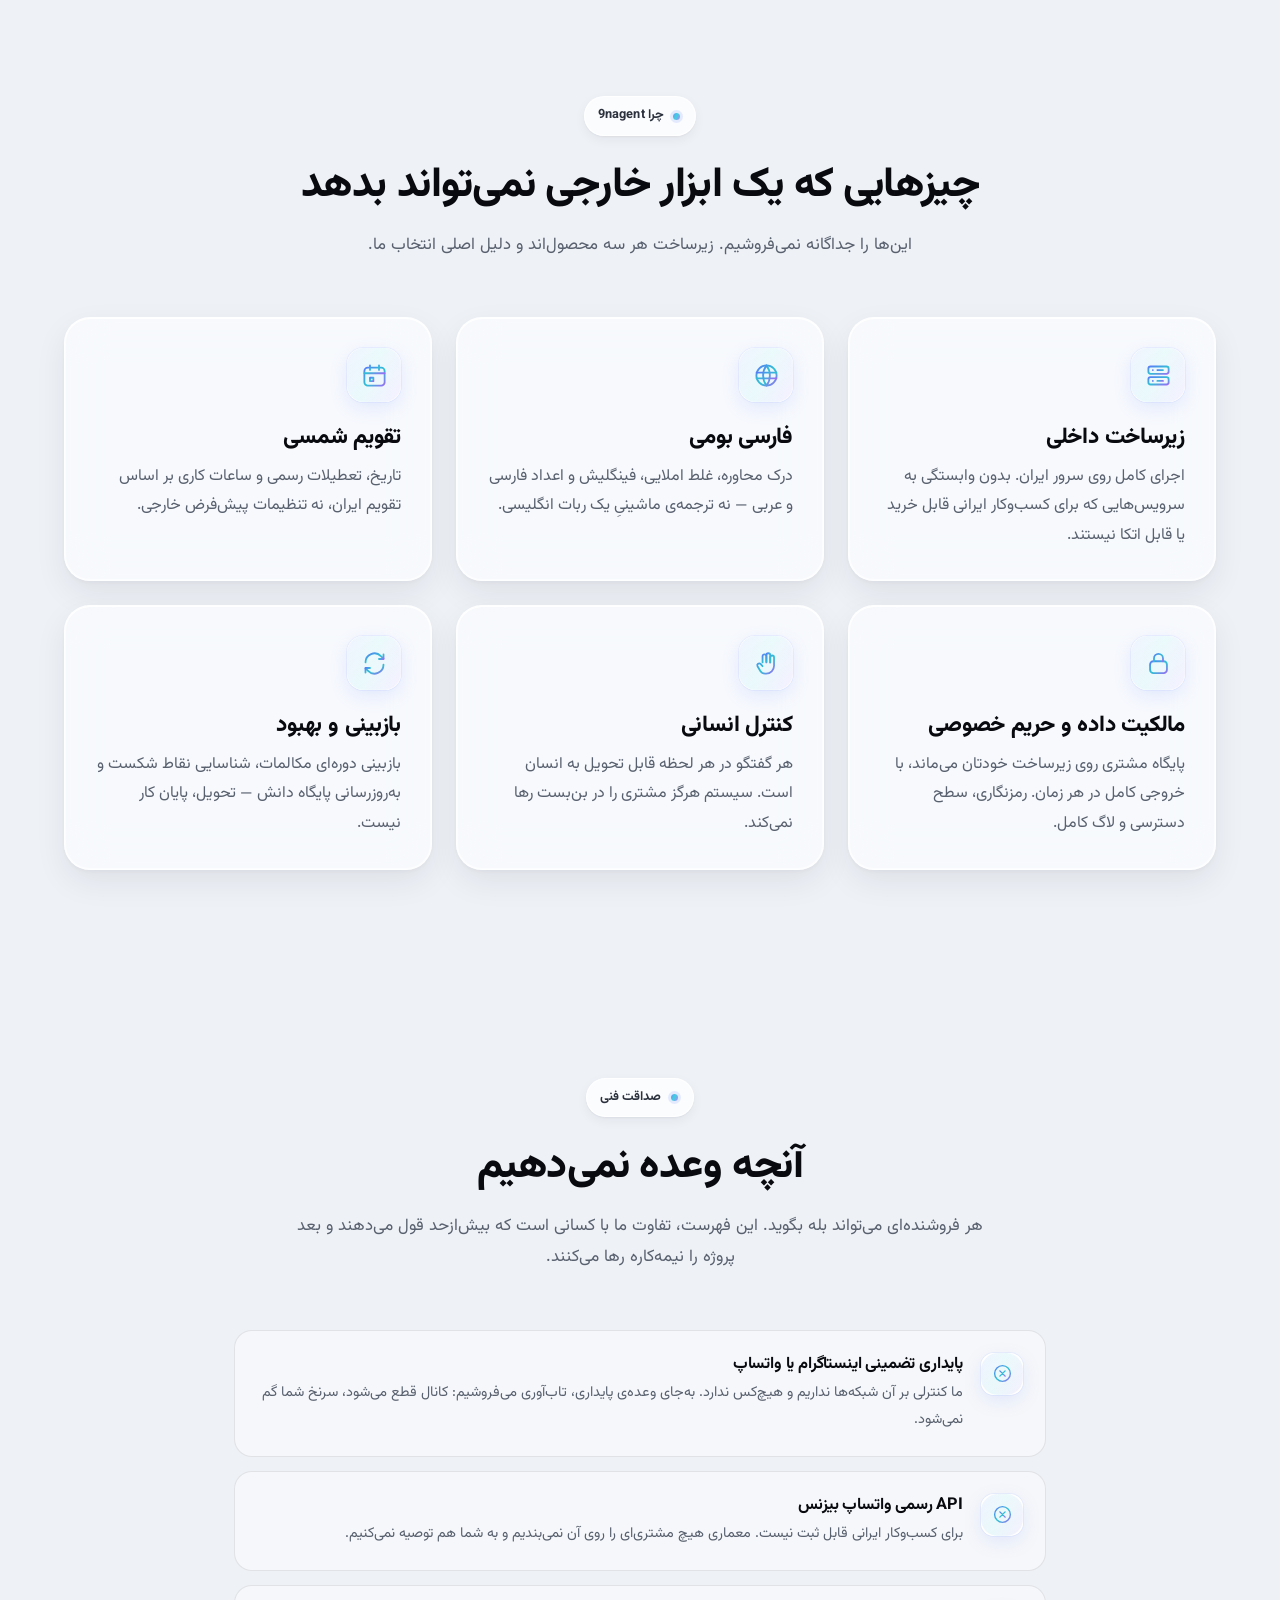
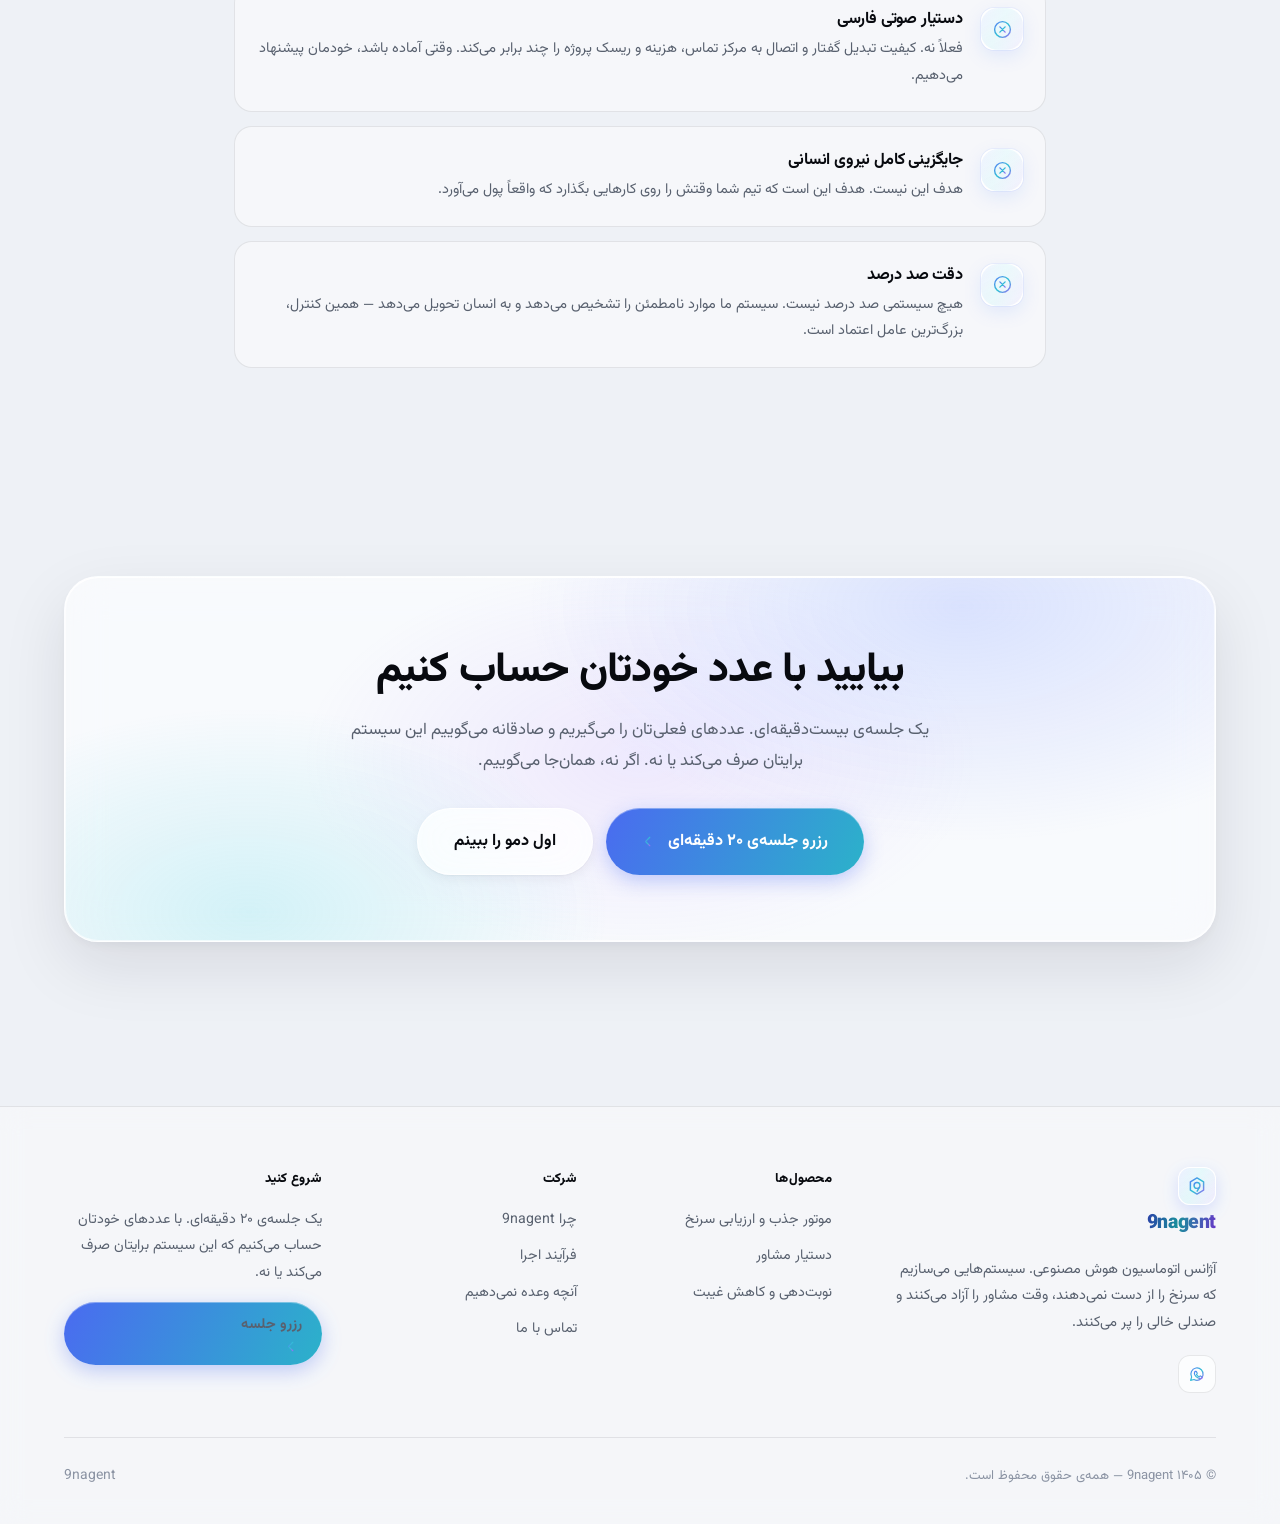
==== commit 02c1f094: "remove redundant slogan" ====
--- a/index.html
+++ b/index.html
@@ -385,7 +385,7 @@
           <span class="logo-mark"><svg class="ico" viewBox="0 0 24 24" stroke="url(#pg)" aria-hidden="true"><path d="M12 3.2l7.2 4.2v9.2L12 20.8 4.8 16.6V7.4z"/><path d="M12 8.2a3.2 3.2 0 1 0 0 6.4 3.2 3.2 0 0 0 3.2-3.2c0-2.6-1.6-3.2-3.2-3.2z"/><path d="M14.6 13.4l-2.4 4.2"/></svg></span>
           <span class="logo-word">9nagent</span>
         </a>
-        <p>آژانس اتوماسیون هوش مصنوعی. سیستم‌هایی می‌سازیم که سرنخ را از دست نمی‌دهند، وقت مشاور را آزاد می‌کنند و صندلی خالی را پر می‌کنند — روی زیرساخت داخلی و به زبان فارسی.</p>
+        <p>آژانس اتوماسیون هوش مصنوعی. سیستم‌هایی می‌سازیم که سرنخ را از دست نمی‌دهند، وقت مشاور را آزاد می‌کنند و صندلی خالی را پر می‌کنند.</p>
         <div class="foot-social">
           <a href="https://wa.me/989017550844" target="_blank" rel="noopener" aria-label="واتساپ"><svg class="ico" viewBox="0 0 24 24" stroke="url(#pg)" aria-hidden="true"><path d="M3.5 20.5l1.3-4.4A8.2 8.2 0 1 1 8 19.3z"/><path d="M8.9 9.2c.4-.9.8-.8 1.2-.8h.6c.2 0 .5 0 .7.6l.8 2c.1.3 0 .5-.1.7l-.5.6c-.2.2-.3.4-.1.7a7 7 0 0 0 3.1 2.7c.3.1.5.1.7-.1l.7-.8c.2-.2.4-.2.6-.1l1.9 1c.3.1.4.3.4.5 0 .8-.6 1.7-1.4 1.9-1 .3-2.3.2-4.5-1a11 11 0 0 1-4-4.2c-.5-1-.7-2.3-.1-3.7z"/></svg></a>
           <!-- <a href="https://t.me/nineagent" target="_blank" rel="noopener" aria-label="تلگرام"><svg class="ico" viewBox="0 0 24 24" stroke="url(#pg)" aria-hidden="true"><path d="M21 4.5L2.8 11.4c-.7.3-.7 1.2 0 1.4l4.6 1.5 1.7 5.2c.2.6 1 .7 1.4.2l2.4-2.6 4.6 3.4c.5.4 1.2.1 1.4-.5L22.4 5.6c.2-.8-.6-1.4-1.4-1.1z"/><path d="M7.4 14.3L18.2 7 10 15.1l-.2 3.6"/></svg></a>
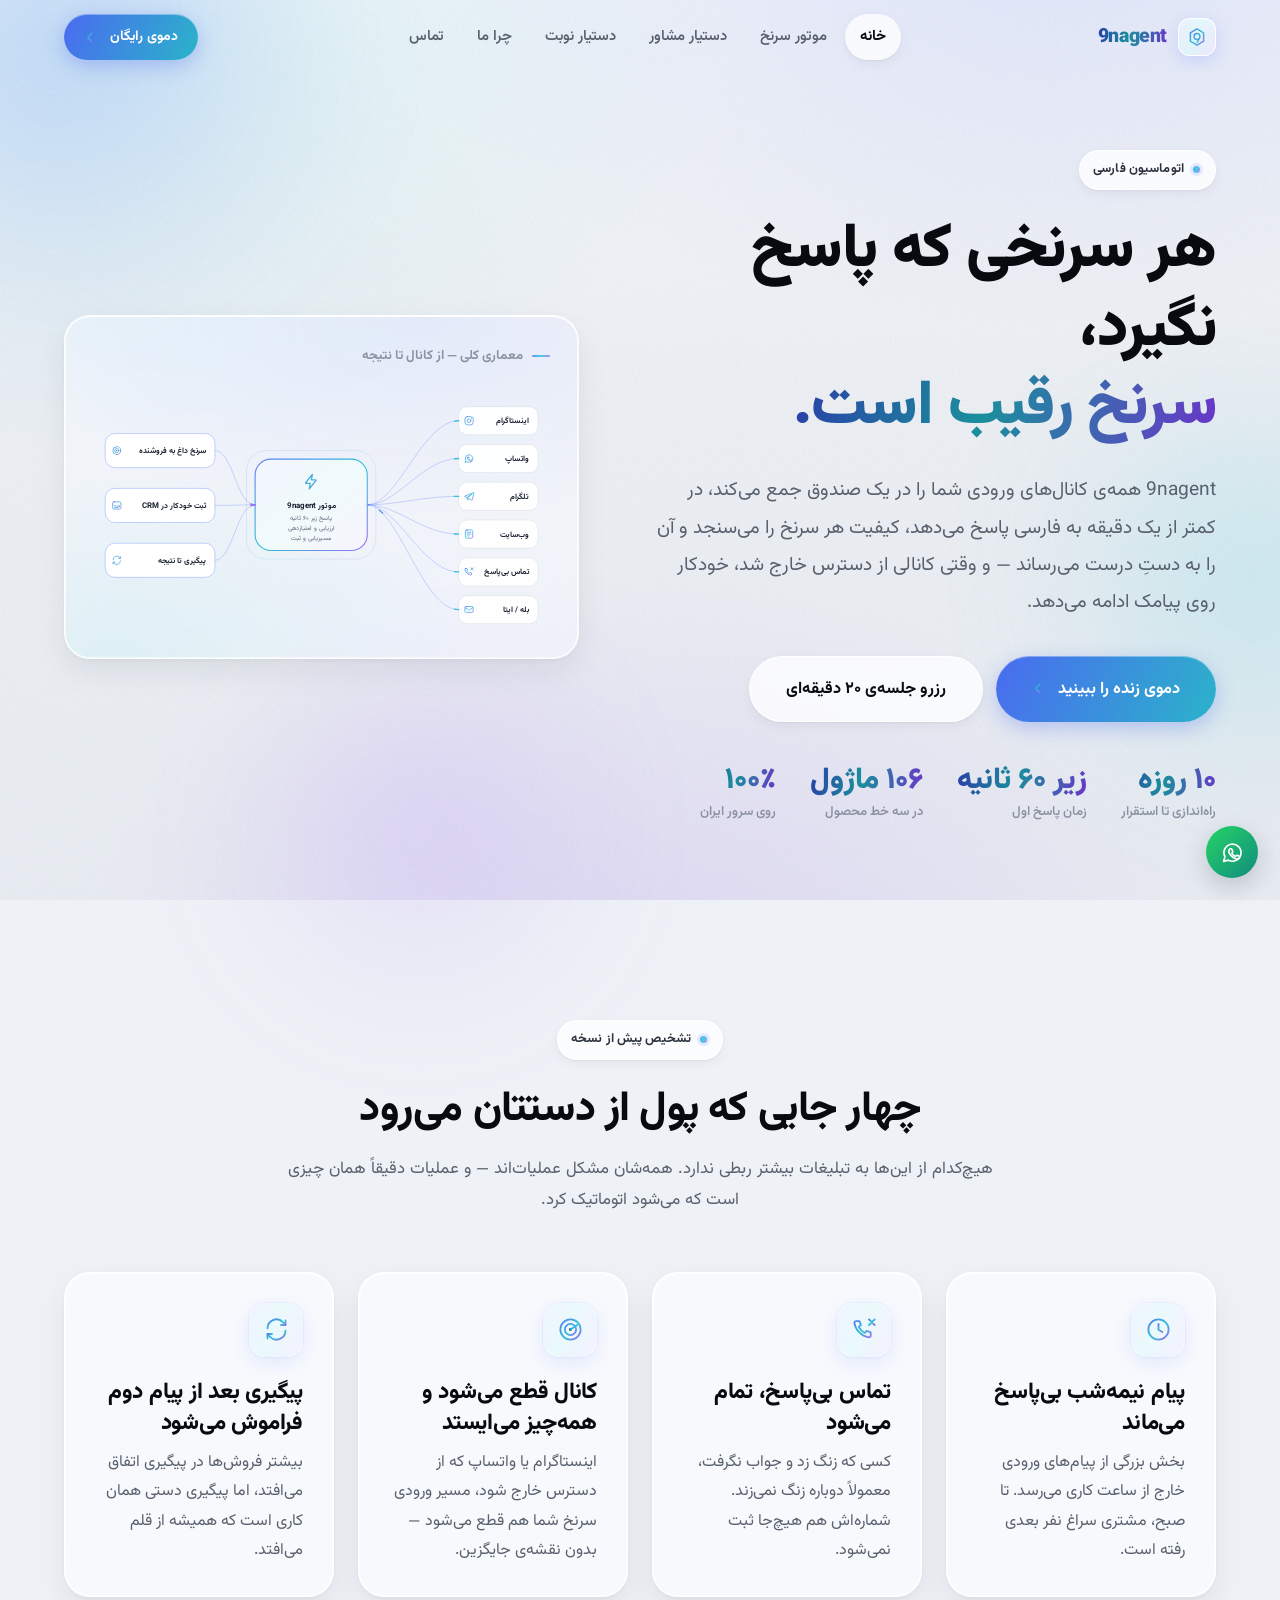
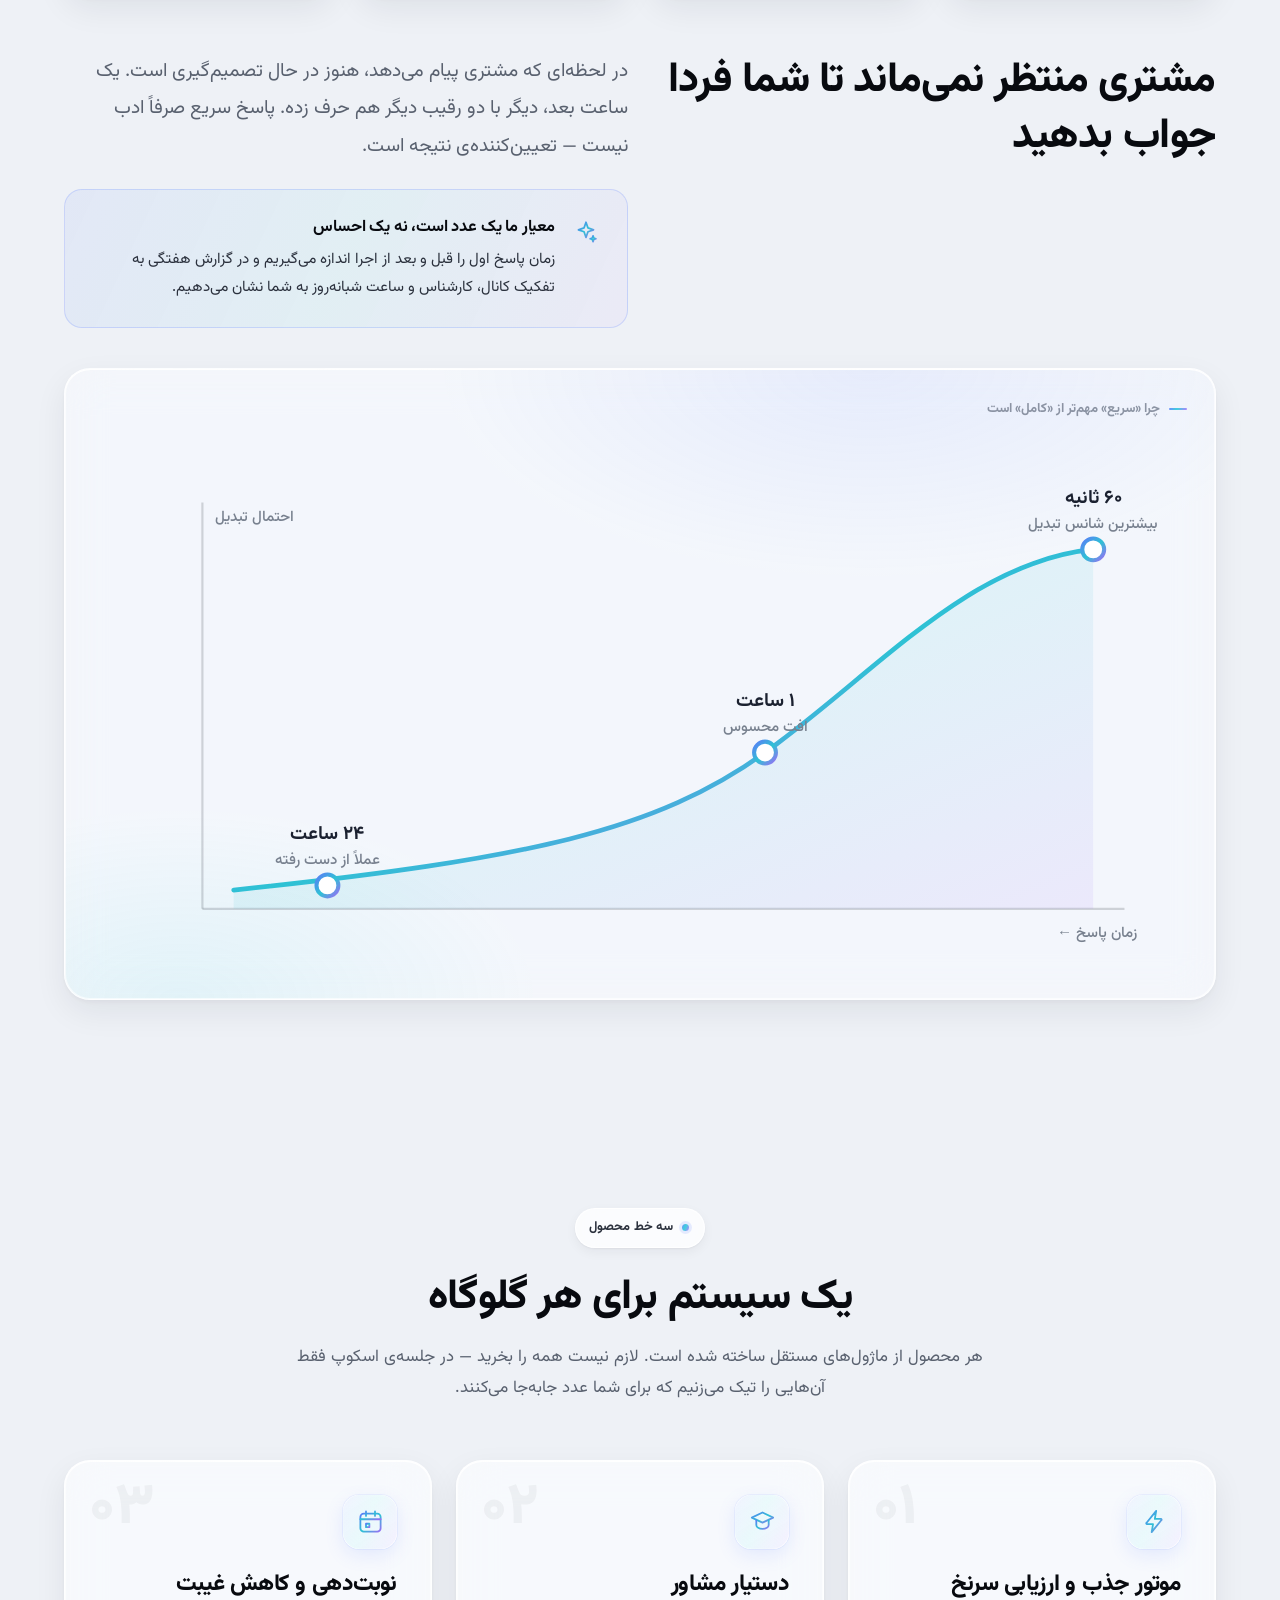
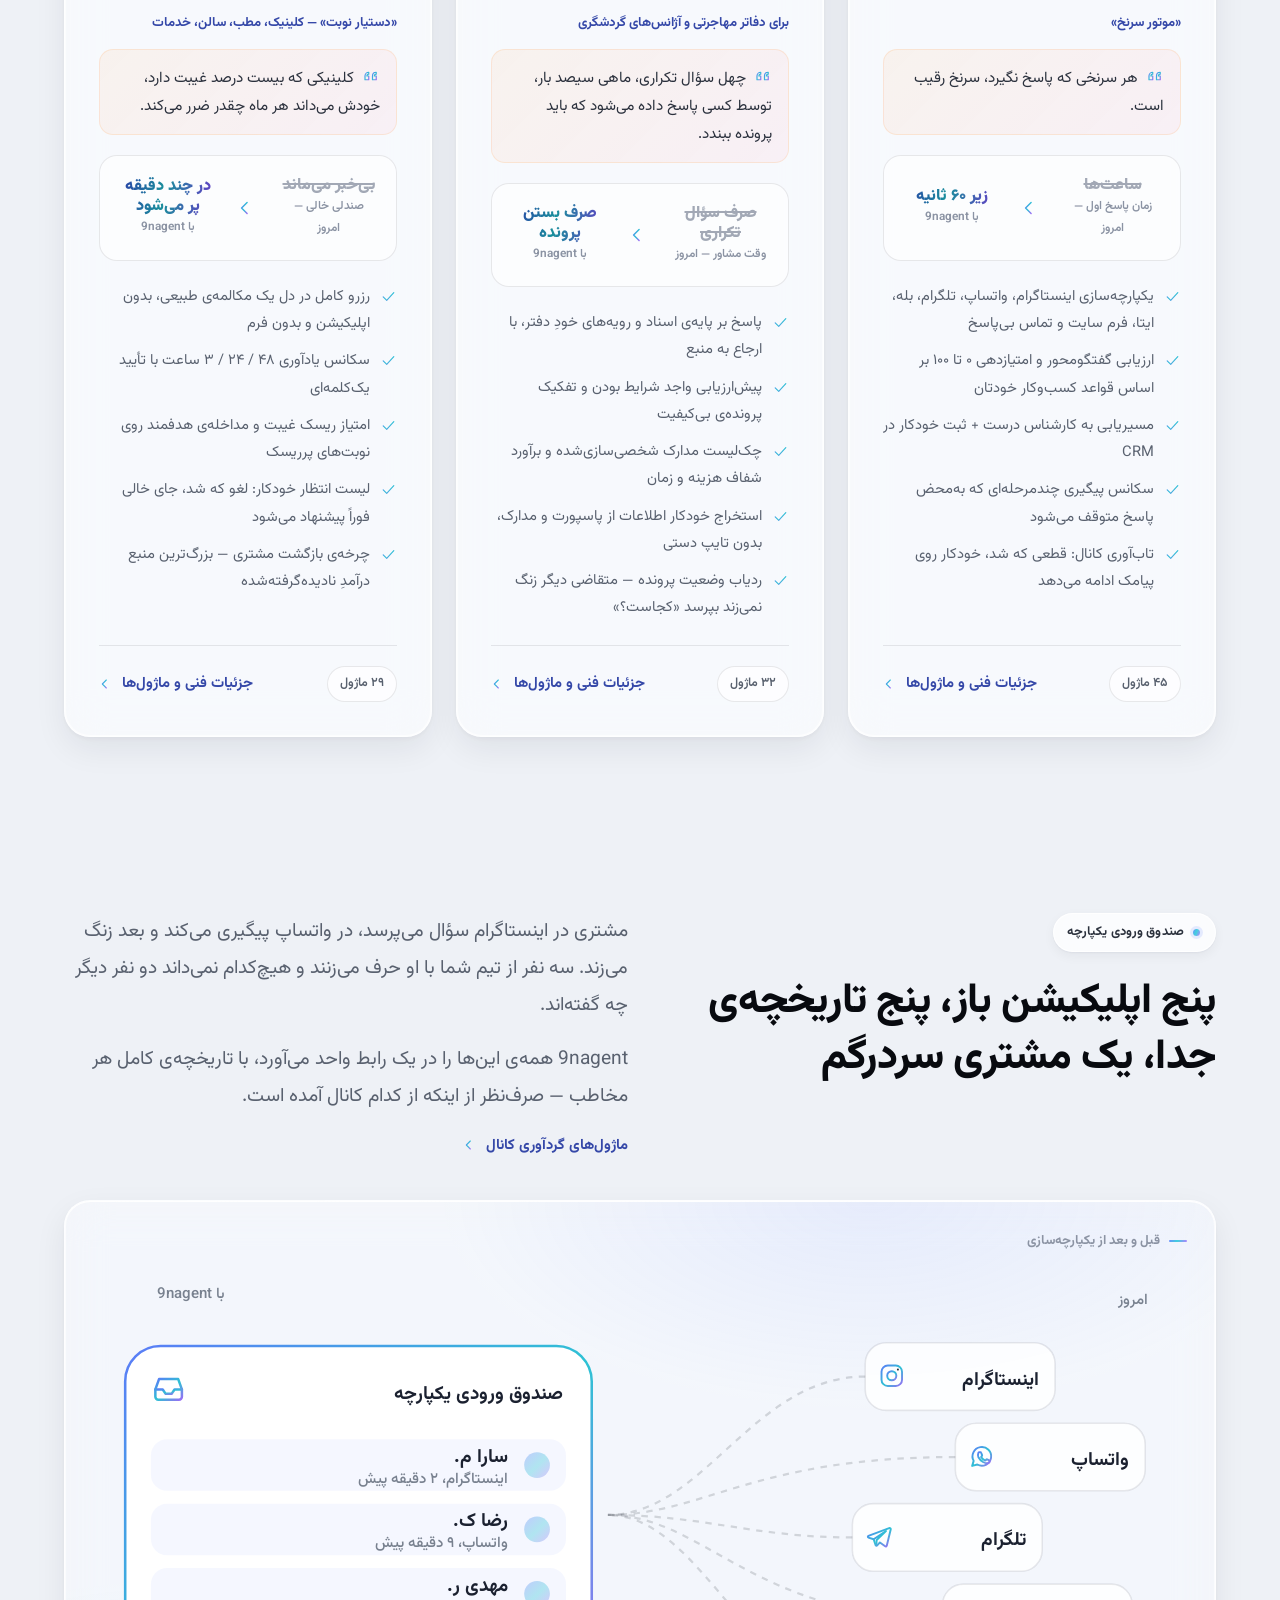
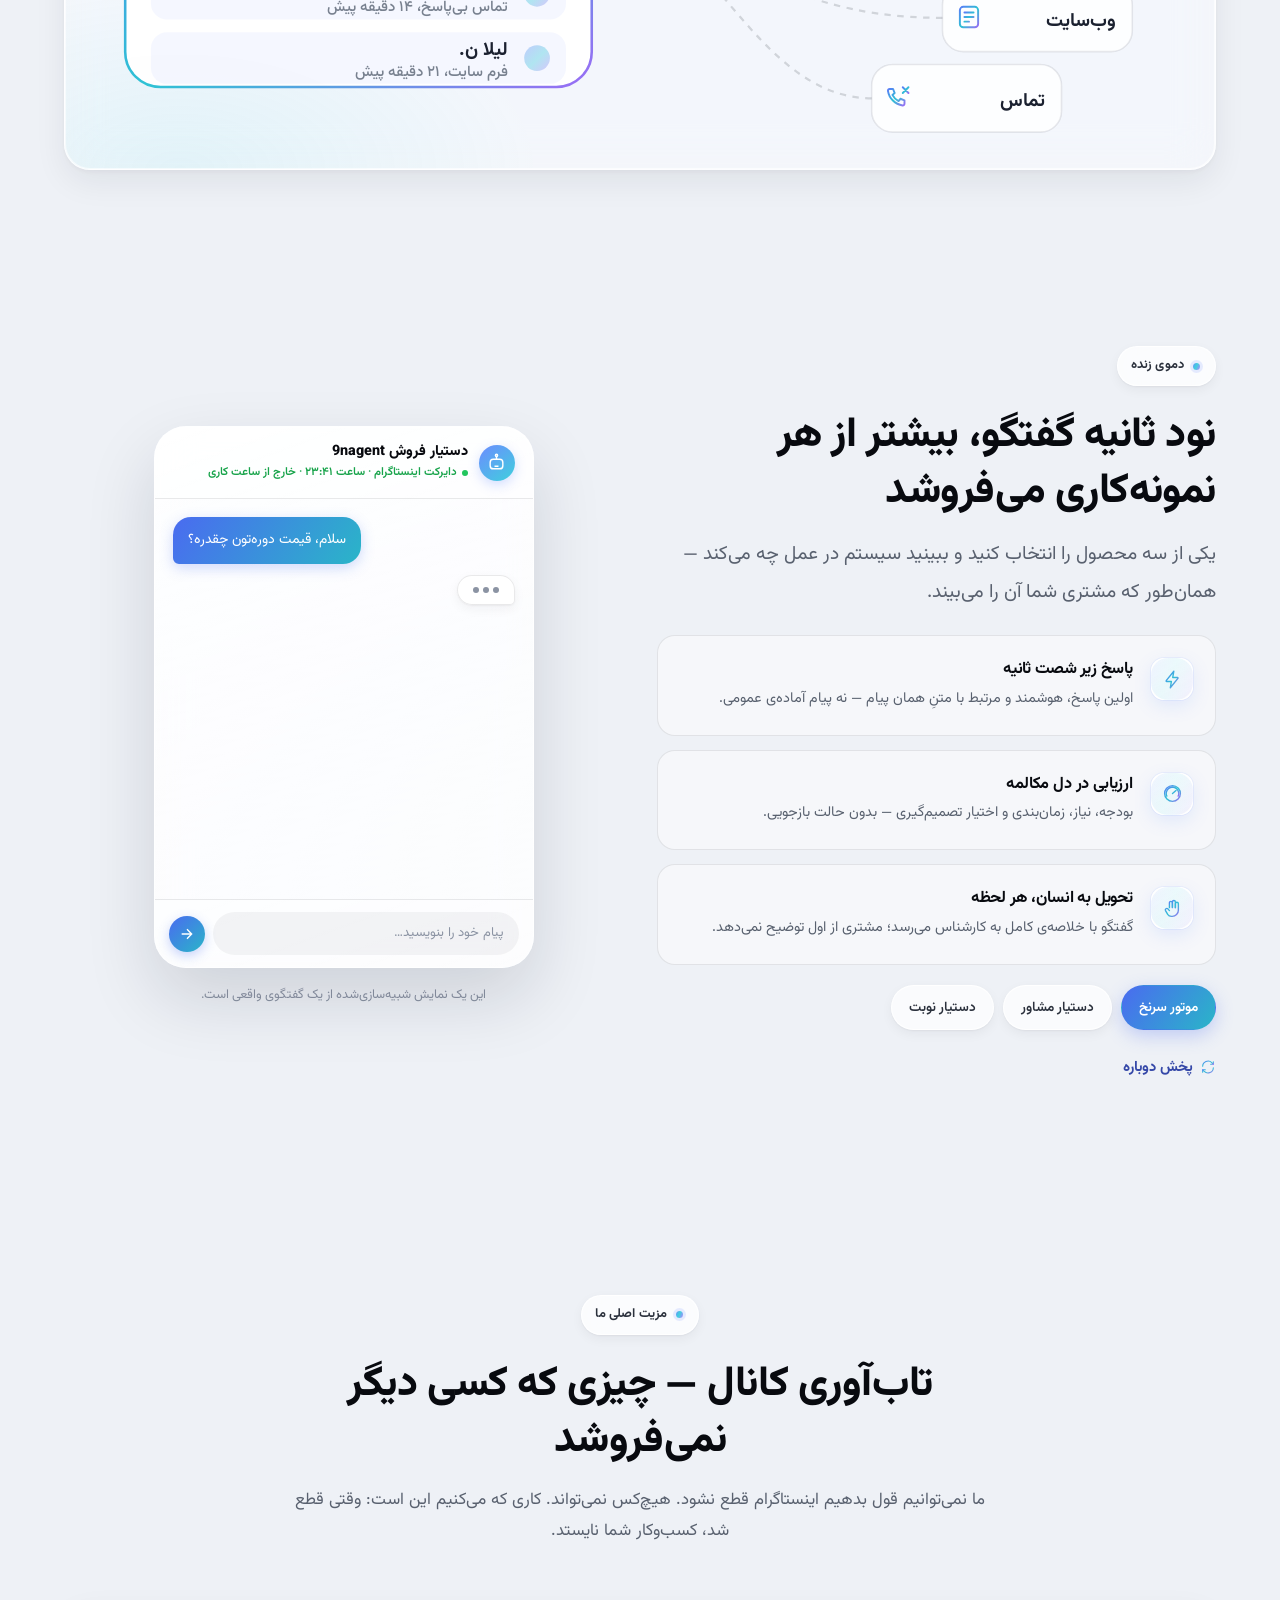
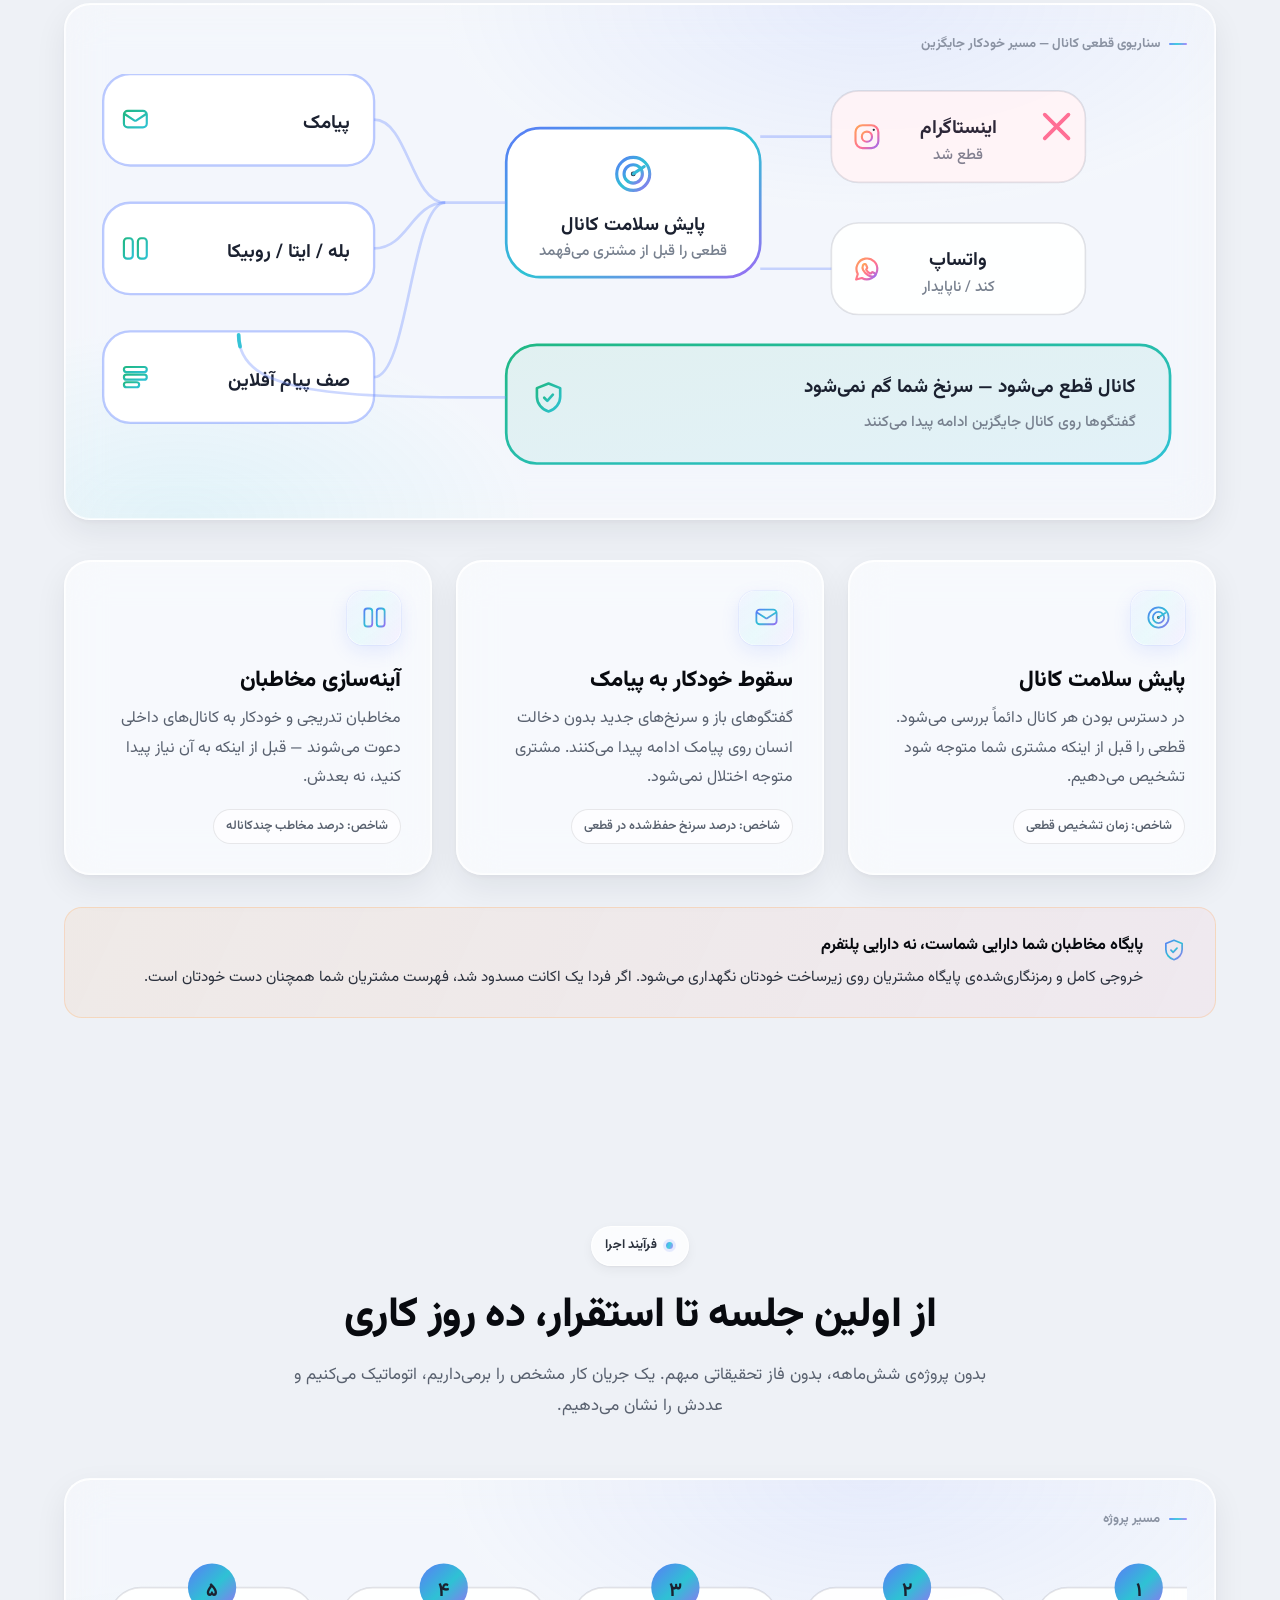
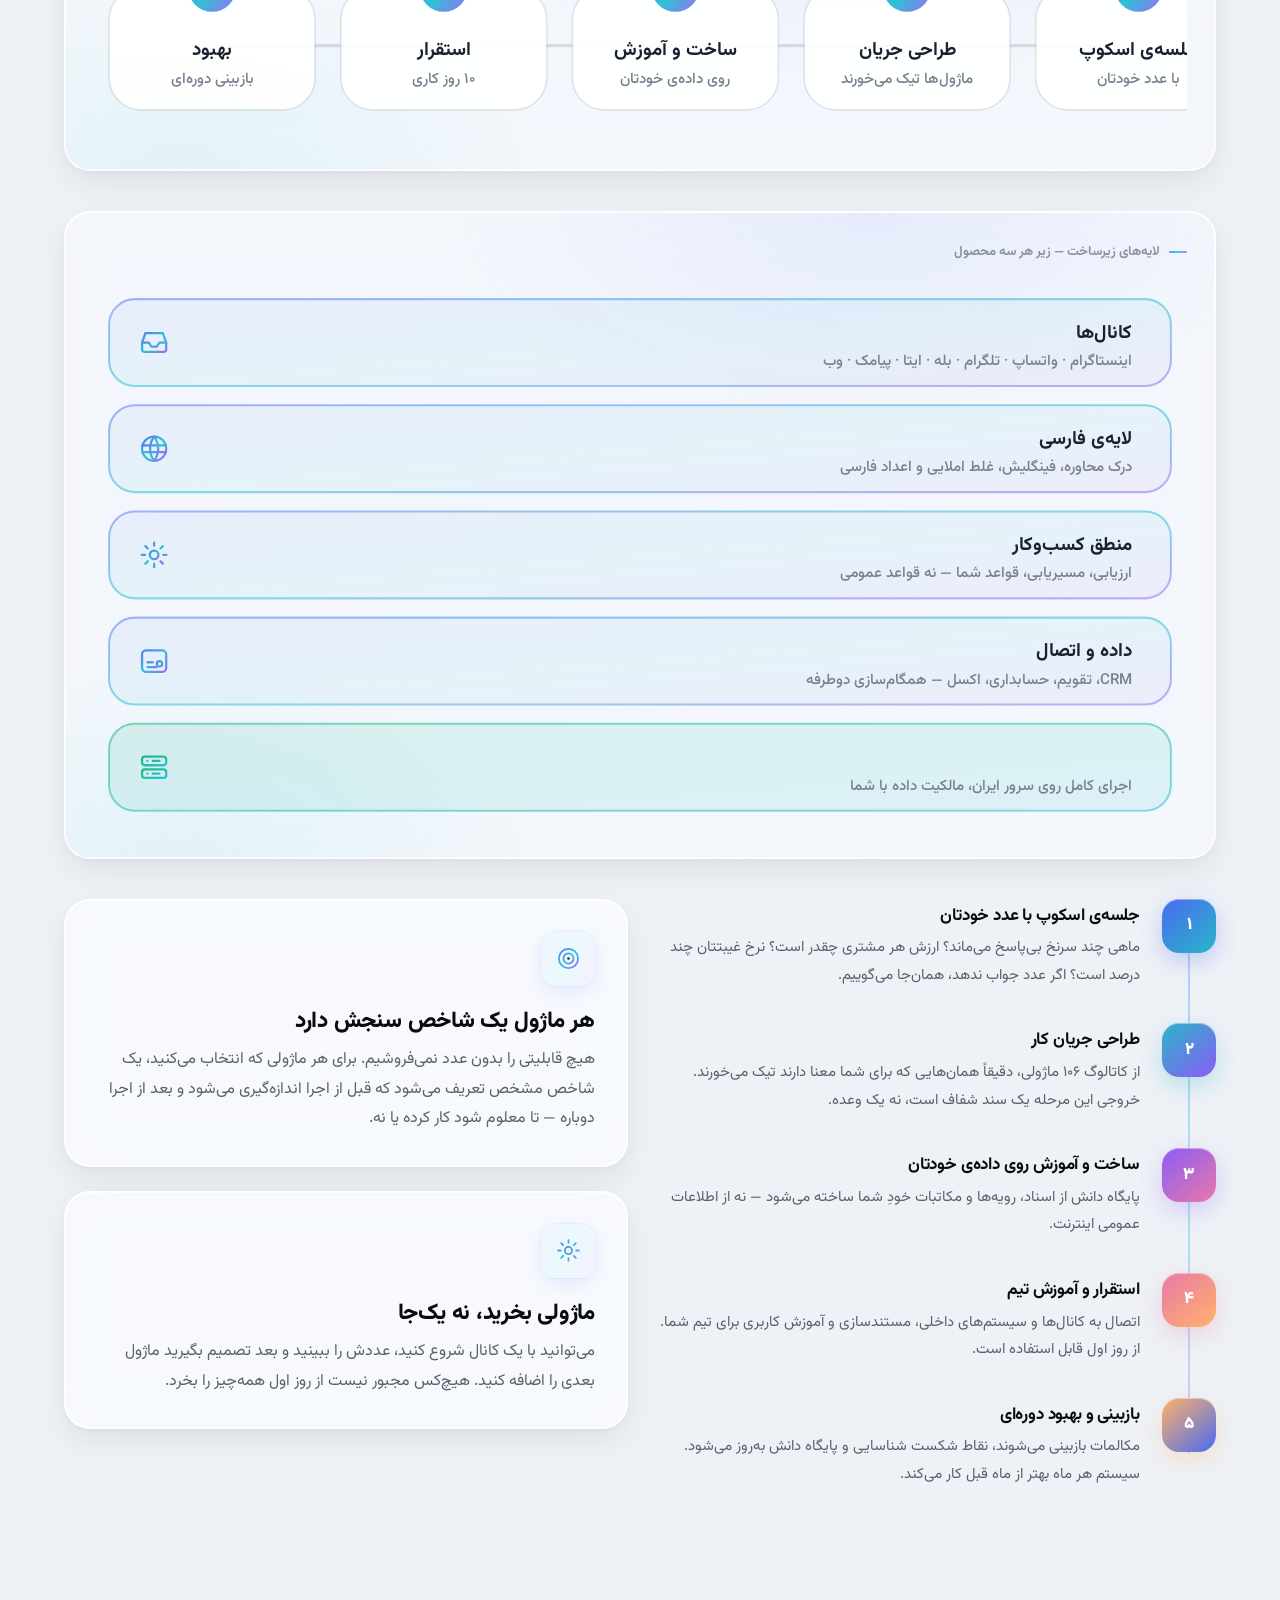
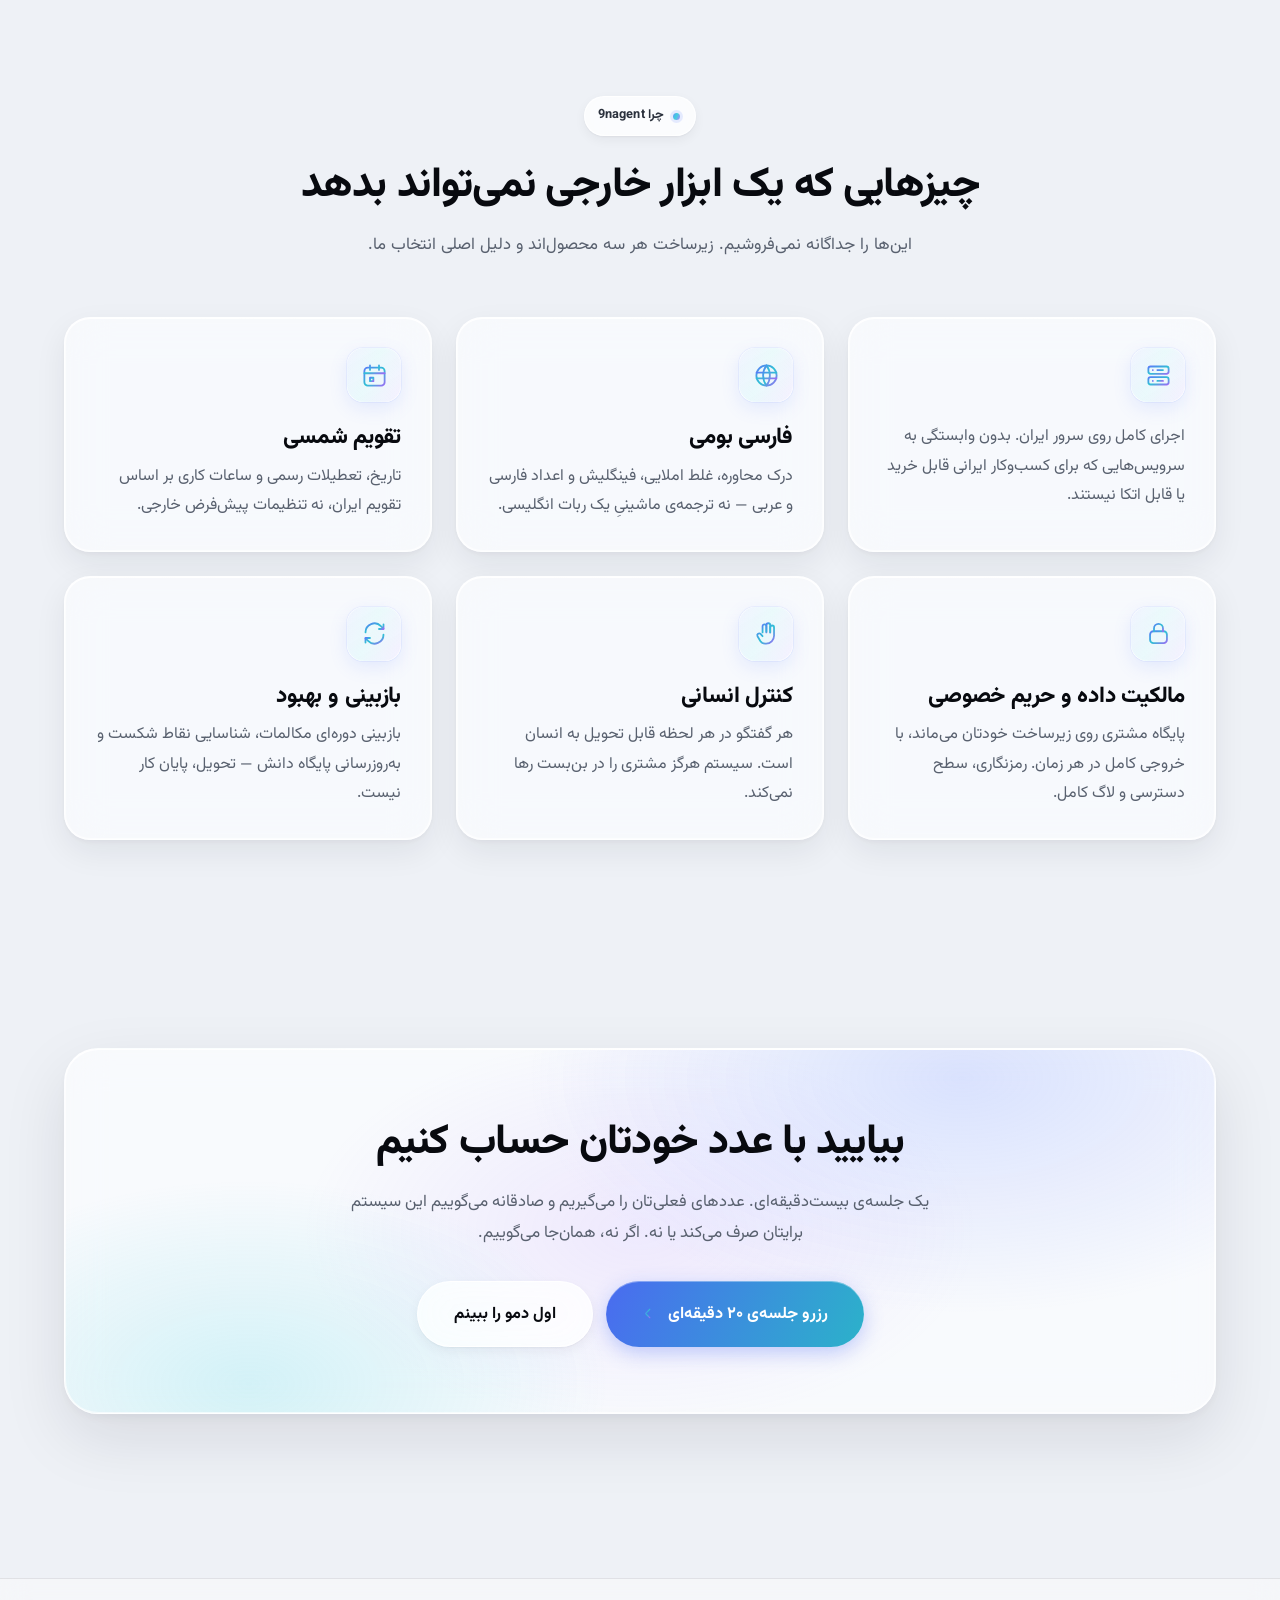
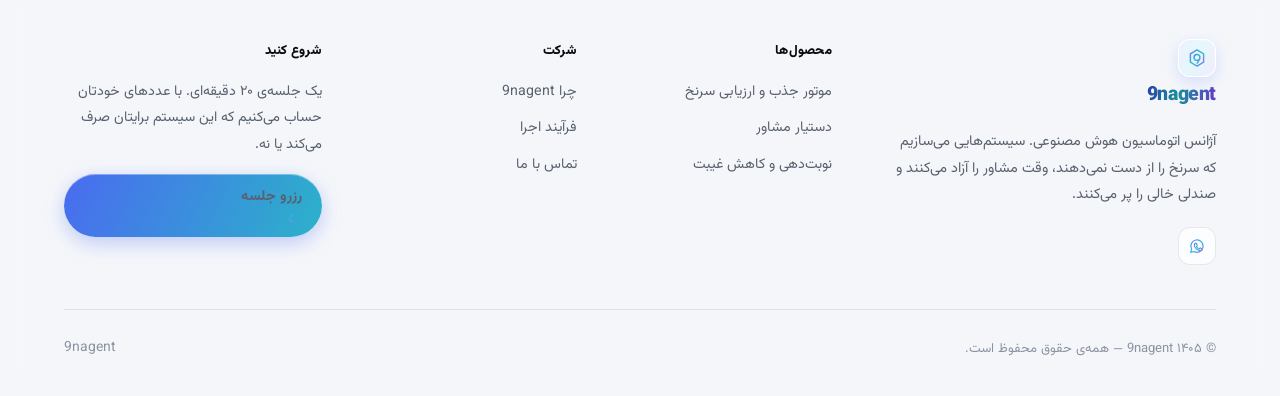
==== commit c28846eb: "remove honesty" ====
--- a/index.html
+++ b/index.html
@@ -4,10 +4,10 @@
 <meta charset="utf-8">
 <meta name="viewport" content="width=device-width, initial-scale=1">
 <title>9nagent | اتوماسیون فروش، مشاوره و نوبت‌دهی با هوش مصنوعی فارسی</title>
-<meta name="description" content="9nagent سیستم‌های اتوماسیون فارسی می‌سازد: پاسخ زیر ۶۰ ثانیه به همه‌ی کانال‌ها، ارزیابی و امتیازدهی سرنخ، دستیار مشاور مهاجرتی و گردشگری، و نوبت‌دهی با کاهش غیبت — روی زیرساخت داخلی.">
+<meta name="description" content="9nagent سیستم‌های اتوماسیون فارسی می‌سازد: پاسخ زیر ۶۰ ثانیه به همه‌ی کانال‌ها، ارزیابی و امتیازدهی سرنخ، دستیار مشاور مهاجرتی و گردشگری، و نوبت‌دهی با کاهش غیبت.">
 <meta name="theme-color" content="#eef1f6">
 <meta property="og:title" content="9nagent | اتوماسیون فروش، مشاوره و نوبت‌دهی با هوش مصنوعی فارسی">
-<meta property="og:description" content="9nagent سیستم‌های اتوماسیون فارسی می‌سازد: پاسخ زیر ۶۰ ثانیه به همه‌ی کانال‌ها، ارزیابی و امتیازدهی سرنخ، دستیار مشاور مهاجرتی و گردشگری، و نوبت‌دهی با کاهش غیبت — روی زیرساخت داخلی.">
+<meta property="og:description" content="9nagent سیستم‌های اتوماسیون فارسی می‌سازد: پاسخ زیر ۶۰ ثانیه به همه‌ی کانال‌ها، ارزیابی و امتیازدهی سرنخ، دستیار مشاور مهاجرتی و گردشگری، و نوبت‌دهی با کاهش غیبت.">
 <meta property="og:type" content="website">
 <meta property="og:locale" content="fa_IR">
 <link rel="preload" href="assets/fonts/Vazirmatn-var.woff2" as="font" type="font/woff2" crossorigin>
@@ -72,7 +72,7 @@
   <div class="wrap">
     <div class="hero-grid">
       <div>
-        <div class="eyebrow rv"><span class="dot"></span>اتوماسیون فارسی · روی زیرساخت داخلی</div>
+        <div class="eyebrow rv"><span class="dot"></span>اتوماسیون فارسی</div>
         <h1 class="rv rv-d1">هر سرنخی که پاسخ نگیرد،<br><span class="gtext">سرنخ رقیب است.</span></h1>
         <p class="lead rv rv-d2">9nagent همه‌ی کانال‌های ورودی شما را در یک صندوق جمع می‌کند، در کمتر از یک دقیقه به فارسی پاسخ می‌دهد، کیفیت هر سرنخ را می‌سنجد و آن را به دستِ درست می‌رساند — و وقتی کانالی از دسترس خارج شد، خودکار روی پیامک ادامه می‌دهد.</p>
         <div class="hero-actions rv rv-d3">
@@ -297,7 +297,7 @@
       <p>بدون پروژه‌ی شش‌ماهه، بدون فاز تحقیقاتی مبهم. یک جریان کار مشخص را برمی‌داریم، اتوماتیک می‌کنیم و عددش را نشان می‌دهیم.</p>
     </div>
     <div class="fig rv mb-40"><div class="fig-cap">مسیر پروژه</div><svg viewBox="10 36 680 120" xmlns="http://www.w3.org/2000/svg" role="img" preserveAspectRatio="xMidYMid meet" style="font-size:11.72px"><path d="M660 96 H 84" stroke="rgba(11,16,30,.12)" stroke-width="2" stroke-linecap="round"/><path d="M660 96 H 84" class="d-flow d-pulse" stroke="url(#flow1)" stroke-width="3" style="animation-delay:0s;animation-duration:4.5s"/><rect x="596" y="60" width="128" height="76" rx="20" class="d-node"/><circle cx="660" cy="60" r="15" fill="url(#pg)"/><text x="660" y="65" text-anchor="middle" class="d-label" fill="#fff" style="font-size:12px">۱</text><text x="660" y="102" class="d-label" text-anchor="middle" direction="rtl">جلسه‌ی اسکوپ</text><text x="660" y="119" class="d-sub" text-anchor="middle" direction="rtl">با عدد خودتان</text><rect x="452" y="60" width="128" height="76" rx="20" class="d-node"/><circle cx="516" cy="60" r="15" fill="url(#pg)"/><text x="516" y="65" text-anchor="middle" class="d-label" fill="#fff" style="font-size:12px">۲</text><text x="516" y="102" class="d-label" text-anchor="middle" direction="rtl">طراحی جریان</text><text x="516" y="119" class="d-sub" text-anchor="middle" direction="rtl">ماژول‌ها تیک می‌خورند</text><rect x="308" y="60" width="128" height="76" rx="20" class="d-node"/><circle cx="372" cy="60" r="15" fill="url(#pg)"/><text x="372" y="65" text-anchor="middle" class="d-label" fill="#fff" style="font-size:12px">۳</text><text x="372" y="102" class="d-label" text-anchor="middle" direction="rtl">ساخت و آموزش</text><text x="372" y="119" class="d-sub" text-anchor="middle" direction="rtl">روی داده‌ی خودتان</text><rect x="164" y="60" width="128" height="76" rx="20" class="d-node"/><circle cx="228" cy="60" r="15" fill="url(#pg)"/><text x="228" y="65" text-anchor="middle" class="d-label" fill="#fff" style="font-size:12px">۴</text><text x="228" y="102" class="d-label" text-anchor="middle" direction="rtl">استقرار</text><text x="228" y="119" class="d-sub" text-anchor="middle" direction="rtl">۱۰ روز کاری</text><rect x="20" y="60" width="128" height="76" rx="20" class="d-node"/><circle cx="84" cy="60" r="15" fill="url(#pg)"/><text x="84" y="65" text-anchor="middle" class="d-label" fill="#fff" style="font-size:12px">۵</text><text x="84" y="102" class="d-label" text-anchor="middle" direction="rtl">بهبود</text><text x="84" y="119" class="d-sub" text-anchor="middle" direction="rtl">بازبینی دوره‌ای</text></svg></div>
-    <div class="fig rv mb-40"><div class="fig-cap">لایه‌های زیرساخت — زیر هر سه محصول</div><svg viewBox="10 20 680 340" xmlns="http://www.w3.org/2000/svg" role="img" preserveAspectRatio="xMidYMid meet" style="font-size:11.72px"><rect x="20" y="30" width="660" height="54" rx="16" fill="url(#pg)" opacity=".07"/><rect x="20" y="30" width="660" height="54" rx="16" fill="none" stroke="url(#pg)" stroke-width="1.3" opacity=".55"/><text x="656" y="54" class="d-label" text-anchor="start" direction="rtl">کانال‌ها</text><text x="656" y="71" class="d-sub" text-anchor="start" direction="rtl">اینستاگرام · واتساپ · تلگرام · بله · ایتا · پیامک · وب</text><g transform="translate(38,47) scale(0.8333333333333334)" stroke="url(#pg)" fill="none" stroke-width="1.7" stroke-linecap="round" stroke-linejoin="round"><path d="M3 12h5l2 3h4l2-3h5"/><path d="M5.5 5h13l2.5 7v5a2 2 0 0 1-2 2H5a2 2 0 0 1-2-2v-5z"/></g><rect x="20" y="96" width="660" height="54" rx="16" fill="url(#pg)" opacity=".07"/><rect x="20" y="96" width="660" height="54" rx="16" fill="none" stroke="url(#pg)" stroke-width="1.3" opacity=".55"/><text x="656" y="120" class="d-label" text-anchor="start" direction="rtl">لایه‌ی فارسی</text><text x="656" y="137" class="d-sub" text-anchor="start" direction="rtl">درک محاوره، فینگلیش، غلط املایی و اعداد فارسی</text><g transform="translate(38,113) scale(0.8333333333333334)" stroke="url(#pg)" fill="none" stroke-width="1.7" stroke-linecap="round" stroke-linejoin="round"><circle cx="12" cy="12" r="9"/><path d="M3.2 9.5h17.6M3.2 14.5h17.6"/><path d="M12 3a15 15 0 0 1 0 18M12 3a15 15 0 0 0 0 18"/></g><rect x="20" y="162" width="660" height="54" rx="16" fill="url(#pg)" opacity=".07"/><rect x="20" y="162" width="660" height="54" rx="16" fill="none" stroke="url(#pg)" stroke-width="1.3" opacity=".55"/><text x="656" y="186" class="d-label" text-anchor="start" direction="rtl">منطق کسب‌وکار</text><text x="656" y="203" class="d-sub" text-anchor="start" direction="rtl">ارزیابی، مسیریابی، قواعد شما — نه قواعد عمومی</text><g transform="translate(38,179) scale(0.8333333333333334)" stroke="url(#pg)" fill="none" stroke-width="1.7" stroke-linecap="round" stroke-linejoin="round"><circle cx="12" cy="12" r="3.2"/><path d="M12 2.8v2.4M12 18.8v2.4M21.2 12h-2.4M5.2 12H2.8M18.5 5.5l-1.7 1.7M7.2 16.8l-1.7 1.7M18.5 18.5l-1.7-1.7M7.2 7.2L5.5 5.5"/></g><rect x="20" y="228" width="660" height="54" rx="16" fill="url(#pg)" opacity=".07"/><rect x="20" y="228" width="660" height="54" rx="16" fill="none" stroke="url(#pg)" stroke-width="1.3" opacity=".55"/><text x="656" y="252" class="d-label" text-anchor="start" direction="rtl">داده و اتصال</text><text x="656" y="269" class="d-sub" text-anchor="start" direction="rtl">CRM، تقویم، حسابداری، اکسل — همگام‌سازی دوطرفه</text><g transform="translate(38,245) scale(0.8333333333333334)" stroke="url(#pg)" fill="none" stroke-width="1.7" stroke-linecap="round" stroke-linejoin="round"><rect x="3" y="4" width="18" height="16" rx="3"/><path d="M3 9h18"/><path d="M7 13h4M7 16.5h7"/><circle cx="16" cy="14" r="2"/></g><rect x="20" y="294" width="660" height="54" rx="16" fill="url(#pgg)" opacity=".12"/><rect x="20" y="294" width="660" height="54" rx="16" fill="none" stroke="url(#pgg)" stroke-width="1.3" opacity=".55"/><text x="656" y="318" class="d-label" text-anchor="start" direction="rtl">زیرساخت داخلی</text><text x="656" y="335" class="d-sub" text-anchor="start" direction="rtl">اجرای کامل روی سرور ایران، مالکیت داده با شما</text><g transform="translate(38,311) scale(0.8333333333333334)" stroke="url(#pgg)" fill="none" stroke-width="1.7" stroke-linecap="round" stroke-linejoin="round"><rect x="3" y="4" width="18" height="6.5" rx="2"/><rect x="3" y="13.5" width="18" height="6.5" rx="2"/><path d="M7 7.2h.01M7 16.8h.01"/><path d="M11 7.2h5M11 16.8h5"/></g><path d="M350 84 v12 M350 150 v12 M350 216 v12 M350 282 v12" stroke="url(#pg)" stroke-width="1.6" stroke-linecap="round" opacity=".45"/></svg></div>
+    <div class="fig rv mb-40"><div class="fig-cap">لایه‌های زیرساخت — زیر هر سه محصول</div><svg viewBox="10 20 680 340" xmlns="http://www.w3.org/2000/svg" role="img" preserveAspectRatio="xMidYMid meet" style="font-size:11.72px"><rect x="20" y="30" width="660" height="54" rx="16" fill="url(#pg)" opacity=".07"/><rect x="20" y="30" width="660" height="54" rx="16" fill="none" stroke="url(#pg)" stroke-width="1.3" opacity=".55"/><text x="656" y="54" class="d-label" text-anchor="start" direction="rtl">کانال‌ها</text><text x="656" y="71" class="d-sub" text-anchor="start" direction="rtl">اینستاگرام · واتساپ · تلگرام · بله · ایتا · پیامک · وب</text><g transform="translate(38,47) scale(0.8333333333333334)" stroke="url(#pg)" fill="none" stroke-width="1.7" stroke-linecap="round" stroke-linejoin="round"><path d="M3 12h5l2 3h4l2-3h5"/><path d="M5.5 5h13l2.5 7v5a2 2 0 0 1-2 2H5a2 2 0 0 1-2-2v-5z"/></g><rect x="20" y="96" width="660" height="54" rx="16" fill="url(#pg)" opacity=".07"/><rect x="20" y="96" width="660" height="54" rx="16" fill="none" stroke="url(#pg)" stroke-width="1.3" opacity=".55"/><text x="656" y="120" class="d-label" text-anchor="start" direction="rtl">لایه‌ی فارسی</text><text x="656" y="137" class="d-sub" text-anchor="start" direction="rtl">درک محاوره، فینگلیش، غلط املایی و اعداد فارسی</text><g transform="translate(38,113) scale(0.8333333333333334)" stroke="url(#pg)" fill="none" stroke-width="1.7" stroke-linecap="round" stroke-linejoin="round"><circle cx="12" cy="12" r="9"/><path d="M3.2 9.5h17.6M3.2 14.5h17.6"/><path d="M12 3a15 15 0 0 1 0 18M12 3a15 15 0 0 0 0 18"/></g><rect x="20" y="162" width="660" height="54" rx="16" fill="url(#pg)" opacity=".07"/><rect x="20" y="162" width="660" height="54" rx="16" fill="none" stroke="url(#pg)" stroke-width="1.3" opacity=".55"/><text x="656" y="186" class="d-label" text-anchor="start" direction="rtl">منطق کسب‌وکار</text><text x="656" y="203" class="d-sub" text-anchor="start" direction="rtl">ارزیابی، مسیریابی، قواعد شما — نه قواعد عمومی</text><g transform="translate(38,179) scale(0.8333333333333334)" stroke="url(#pg)" fill="none" stroke-width="1.7" stroke-linecap="round" stroke-linejoin="round"><circle cx="12" cy="12" r="3.2"/><path d="M12 2.8v2.4M12 18.8v2.4M21.2 12h-2.4M5.2 12H2.8M18.5 5.5l-1.7 1.7M7.2 16.8l-1.7 1.7M18.5 18.5l-1.7-1.7M7.2 7.2L5.5 5.5"/></g><rect x="20" y="228" width="660" height="54" rx="16" fill="url(#pg)" opacity=".07"/><rect x="20" y="228" width="660" height="54" rx="16" fill="none" stroke="url(#pg)" stroke-width="1.3" opacity=".55"/><text x="656" y="252" class="d-label" text-anchor="start" direction="rtl">داده و اتصال</text><text x="656" y="269" class="d-sub" text-anchor="start" direction="rtl">CRM، تقویم، حسابداری، اکسل — همگام‌سازی دوطرفه</text><g transform="translate(38,245) scale(0.8333333333333334)" stroke="url(#pg)" fill="none" stroke-width="1.7" stroke-linecap="round" stroke-linejoin="round"><rect x="3" y="4" width="18" height="16" rx="3"/><path d="M3 9h18"/><path d="M7 13h4M7 16.5h7"/><circle cx="16" cy="14" r="2"/></g><rect x="20" y="294" width="660" height="54" rx="16" fill="url(#pgg)" opacity=".12"/><rect x="20" y="294" width="660" height="54" rx="16" fill="none" stroke="url(#pgg)" stroke-width="1.3" opacity=".55"/><text x="656" y="318" class="d-label" text-anchor="start" direction="rtl"></text><text x="656" y="335" class="d-sub" text-anchor="start" direction="rtl">اجرای کامل روی سرور ایران، مالکیت داده با شما</text><g transform="translate(38,311) scale(0.8333333333333334)" stroke="url(#pgg)" fill="none" stroke-width="1.7" stroke-linecap="round" stroke-linejoin="round"><rect x="3" y="4" width="18" height="6.5" rx="2"/><rect x="3" y="13.5" width="18" height="6.5" rx="2"/><path d="M7 7.2h.01M7 16.8h.01"/><path d="M11 7.2h5M11 16.8h5"/></g><path d="M350 84 v12 M350 150 v12 M350 216 v12 M350 282 v12" stroke="url(#pg)" stroke-width="1.6" stroke-linecap="round" opacity=".45"/></svg></div>
     <div class="grid g-2">
       <div class="steps rv">
         <div class="step"><div class="step-n">۱</div><div class="step-b">
@@ -340,26 +340,10 @@
       <h2>چیزهایی که یک ابزار خارجی نمی‌تواند بدهد</h2>
       <p>این‌ها را جداگانه نمی‌فروشیم. زیرساخت هر سه محصول‌اند و دلیل اصلی انتخاب ما.</p>
     </div>
-    <div class="grid g-3"><div class="card rv rv-d1"><div class="itile"><svg class="ico" viewBox="0 0 24 24" stroke="url(#pg)" aria-hidden="true"><rect x="3" y="4" width="18" height="6.5" rx="2"/><rect x="3" y="13.5" width="18" height="6.5" rx="2"/><path d="M7 7.2h.01M7 16.8h.01"/><path d="M11 7.2h5M11 16.8h5"/></svg></div><h3 class="mb-8">زیرساخت داخلی</h3><p>اجرای کامل روی سرور ایران. بدون وابستگی به سرویس‌هایی که برای کسب‌وکار ایرانی قابل خرید یا قابل اتکا نیستند.</p></div><div class="card rv rv-d2"><div class="itile"><svg class="ico" viewBox="0 0 24 24" stroke="url(#pg)" aria-hidden="true"><circle cx="12" cy="12" r="9"/><path d="M3.2 9.5h17.6M3.2 14.5h17.6"/><path d="M12 3a15 15 0 0 1 0 18M12 3a15 15 0 0 0 0 18"/></svg></div><h3 class="mb-8">فارسی بومی</h3><p>درک محاوره، غلط املایی، فینگلیش و اعداد فارسی و عربی — نه ترجمه‌ی ماشینیِ یک ربات انگلیسی.</p></div><div class="card rv rv-d3"><div class="itile"><svg class="ico" viewBox="0 0 24 24" stroke="url(#pg)" aria-hidden="true"><rect x="3" y="5" width="18" height="16" rx="3"/><path d="M3 10h18M8 3v4M16 3v4"/><path d="M8 14h3v3H8z"/></svg></div><h3 class="mb-8">تقویم شمسی</h3><p>تاریخ، تعطیلات رسمی و ساعات کاری بر اساس تقویم ایران، نه تنظیمات پیش‌فرض خارجی.</p></div><div class="card rv rv-d1"><div class="itile"><svg class="ico" viewBox="0 0 24 24" stroke="url(#pg)" aria-hidden="true"><rect x="4.5" y="10" width="15" height="10.5" rx="3"/><path d="M8 10V7.5a4 4 0 0 1 8 0V10"/><path d="M12 14v2.5"/></svg></div><h3 class="mb-8">مالکیت داده و حریم خصوصی</h3><p>پایگاه مشتری روی زیرساخت خودتان می‌ماند، با خروجی کامل در هر زمان. رمزنگاری، سطح دسترسی و لاگ کامل.</p></div><div class="card rv rv-d2"><div class="itile"><svg class="ico" viewBox="0 0 24 24" stroke="url(#pg)" aria-hidden="true"><path d="M8.5 11V5.5a1.7 1.7 0 0 1 3.4 0V11"/><path d="M11.9 10.5V4.6a1.7 1.7 0 0 1 3.4 0V11"/><path d="M15.3 11V6.6a1.7 1.7 0 0 1 3.4 0V14a7 7 0 0 1-7 7h-1a5 5 0 0 1-4.2-2.3L4 14.4a1.7 1.7 0 0 1 2.7-2l1.8 2"/></svg></div><h3 class="mb-8">کنترل انسانی</h3><p>هر گفتگو در هر لحظه قابل تحویل به انسان است. سیستم هرگز مشتری را در بن‌بست رها نمی‌کند.</p></div><div class="card rv rv-d3"><div class="itile"><svg class="ico" viewBox="0 0 24 24" stroke="url(#pg)" aria-hidden="true"><path d="M4 11a8 8 0 0 1 13.7-5.6L20 7.6"/><path d="M20 4v4h-4"/><path d="M20 13a8 8 0 0 1-13.7 5.6L4 16.4"/><path d="M4 20v-4h4"/></svg></div><h3 class="mb-8">بازبینی و بهبود</h3><p>بازبینی دوره‌ای مکالمات، شناسایی نقاط شکست و به‌روزرسانی پایگاه دانش — تحویل، پایان کار نیست.</p></div></div>
-  </div>
-</section>
-
-<!-- ══════════════ HONESTY ══════════════ -->
-<section class="sec" id="honesty">
-  <div class="wrap wrap-narrow">
-    <div class="sec-head center rv">
-      <div class="eyebrow"><span class="dot"></span>صداقت فنی</div>
-      <h2>آنچه وعده نمی‌دهیم</h2>
-      <p>هر فروشنده‌ای می‌تواند بله بگوید. این فهرست، تفاوت ما با کسانی است که بیش‌ازحد قول می‌دهند و بعد پروژه را نیمه‌کاره رها می‌کنند.</p>
-    </div>
-    <div class="grid" style="gap:14px"><div class="frow rv"><div class="itile itile-sm"><svg class="ico" viewBox="0 0 24 24" stroke="url(#pg)" aria-hidden="true"><circle cx="12" cy="12" r="9"/><path d="M9 9l6 6M15 9l-6 6"/></svg></div>
-      <div><h4>پایداری تضمینی اینستاگرام یا واتساپ</h4><p>ما کنترلی بر آن شبکه‌ها نداریم و هیچ‌کس ندارد. به‌جای وعده‌ی پایداری، تاب‌آوری می‌فروشیم: کانال قطع می‌شود، سرنخ شما گم نمی‌شود.</p></div></div><div class="frow rv"><div class="itile itile-sm"><svg class="ico" viewBox="0 0 24 24" stroke="url(#pg)" aria-hidden="true"><circle cx="12" cy="12" r="9"/><path d="M9 9l6 6M15 9l-6 6"/></svg></div>
-      <div><h4>API رسمی واتساپ بیزنس</h4><p>برای کسب‌وکار ایرانی قابل ثبت نیست. معماری هیچ مشتری‌ای را روی آن نمی‌بندیم و به شما هم توصیه نمی‌کنیم.</p></div></div><div class="frow rv"><div class="itile itile-sm"><svg class="ico" viewBox="0 0 24 24" stroke="url(#pg)" aria-hidden="true"><circle cx="12" cy="12" r="9"/><path d="M9 9l6 6M15 9l-6 6"/></svg></div>
-      <div><h4>دستیار صوتی فارسی</h4><p>فعلاً نه. کیفیت تبدیل گفتار و اتصال به مرکز تماس، هزینه و ریسک پروژه را چند برابر می‌کند. وقتی آماده باشد، خودمان پیشنهاد می‌دهیم.</p></div></div><div class="frow rv"><div class="itile itile-sm"><svg class="ico" viewBox="0 0 24 24" stroke="url(#pg)" aria-hidden="true"><circle cx="12" cy="12" r="9"/><path d="M9 9l6 6M15 9l-6 6"/></svg></div>
-      <div><h4>جایگزینی کامل نیروی انسانی</h4><p>هدف این نیست. هدف این است که تیم شما وقتش را روی کارهایی بگذارد که واقعاً پول می‌آورد.</p></div></div><div class="frow rv"><div class="itile itile-sm"><svg class="ico" viewBox="0 0 24 24" stroke="url(#pg)" aria-hidden="true"><circle cx="12" cy="12" r="9"/><path d="M9 9l6 6M15 9l-6 6"/></svg></div>
-      <div><h4>دقت صد درصد</h4><p>هیچ سیستمی صد درصد نیست. سیستم ما موارد نامطمئن را تشخیص می‌دهد و به انسان تحویل می‌دهد — همین کنترل، بزرگ‌ترین عامل اعتماد است.</p></div></div></div>
-  </div>
-</section>
+    <div class="grid g-3"><div class="card rv rv-d1"><div class="itile"><svg class="ico" viewBox="0 0 24 24" stroke="url(#pg)" aria-hidden="true"><rect x="3" y="4" width="18" height="6.5" rx="2"/><rect x="3" y="13.5" width="18" height="6.5" rx="2"/><path d="M7 7.2h.01M7 16.8h.01"/><path d="M11 7.2h5M11 16.8h5"/></svg></div><h3 class="mb-8"></h3><p>اجرای کامل روی سرور ایران. بدون وابستگی به سرویس‌هایی که برای کسب‌وکار ایرانی قابل خرید یا قابل اتکا نیستند.</p></div><div class="card rv rv-d2"><div class="itile"><svg class="ico" viewBox="0 0 24 24" stroke="url(#pg)" aria-hidden="true"><circle cx="12" cy="12" r="9"/><path d="M3.2 9.5h17.6M3.2 14.5h17.6"/><path d="M12 3a15 15 0 0 1 0 18M12 3a15 15 0 0 0 0 18"/></svg></div><h3 class="mb-8">فارسی بومی</h3><p>درک محاوره، غلط املایی، فینگلیش و اعداد فارسی و عربی — نه ترجمه‌ی ماشینیِ یک ربات انگلیسی.</p></div><div class="card rv rv-d3"><div class="itile"><svg class="ico" viewBox="0 0 24 24" stroke="url(#pg)" aria-hidden="true"><rect x="3" y="5" width="18" height="16" rx="3"/><path d="M3 10h18M8 3v4M16 3v4"/><path d="M8 14h3v3H8z"/></svg></div><h3 class="mb-8">تقویم شمسی</h3><p>تاریخ، تعطیلات رسمی و ساعات کاری بر اساس تقویم ایران، نه تنظیمات پیش‌فرض خارجی.</p></div><div class="card rv rv-d1"><div class="itile"><svg class="ico" viewBox="0 0 24 24" stroke="url(#pg)" aria-hidden="true"><rect x="4.5" y="10" width="15" height="10.5" rx="3"/><path d="M8 10V7.5a4 4 0 0 1 8 0V10"/><path d="M12 14v2.5"/></svg></div><h3 class="mb-8">مالکیت داده و حریم خصوصی</h3><p>پایگاه مشتری روی زیرساخت خودتان می‌ماند، با خروجی کامل در هر زمان. رمزنگاری، سطح دسترسی و لاگ کامل.</p></div><div class="card rv rv-d2"><div class="itile"><svg class="ico" viewBox="0 0 24 24" stroke="url(#pg)" aria-hidden="true"><path d="M8.5 11V5.5a1.7 1.7 0 0 1 3.4 0V11"/><path d="M11.9 10.5V4.6a1.7 1.7 0 0 1 3.4 0V11"/><path d="M15.3 11V6.6a1.7 1.7 0 0 1 3.4 0V14a7 7 0 0 1-7 7h-1a5 5 0 0 1-4.2-2.3L4 14.4a1.7 1.7 0 0 1 2.7-2l1.8 2"/></svg></div><h3 class="mb-8">کنترل انسانی</h3><p>هر گفتگو در هر لحظه قابل تحویل به انسان است. سیستم هرگز مشتری را در بن‌بست رها نمی‌کند.</p></div><div class="card rv rv-d3"><div class="itile"><svg class="ico" viewBox="0 0 24 24" stroke="url(#pg)" aria-hidden="true"><path d="M4 11a8 8 0 0 1 13.7-5.6L20 7.6"/><path d="M20 4v4h-4"/><path d="M20 13a8 8 0 0 1-13.7 5.6L4 16.4"/><path d="M4 20v-4h4"/></svg></div><h3 class="mb-8">بازبینی و بهبود</h3><p>بازبینی دوره‌ای مکالمات، شناسایی نقاط شکست و به‌روزرسانی پایگاه دانش — تحویل، پایان کار نیست.</p></div></div>
+  </div>
+</section>
+
 
 
 <section class="sec">
@@ -403,7 +387,6 @@
         <h5>شرکت</h5>
         <a href="about.html">چرا 9nagent</a>
         <a href="about.html#process">فرآیند اجرا</a>
-        <a href="about.html#honesty">آنچه وعده نمی‌دهیم</a>
         <a href="contact.html">تماس با ما</a>
       </div>
       <div class="foot-col">
